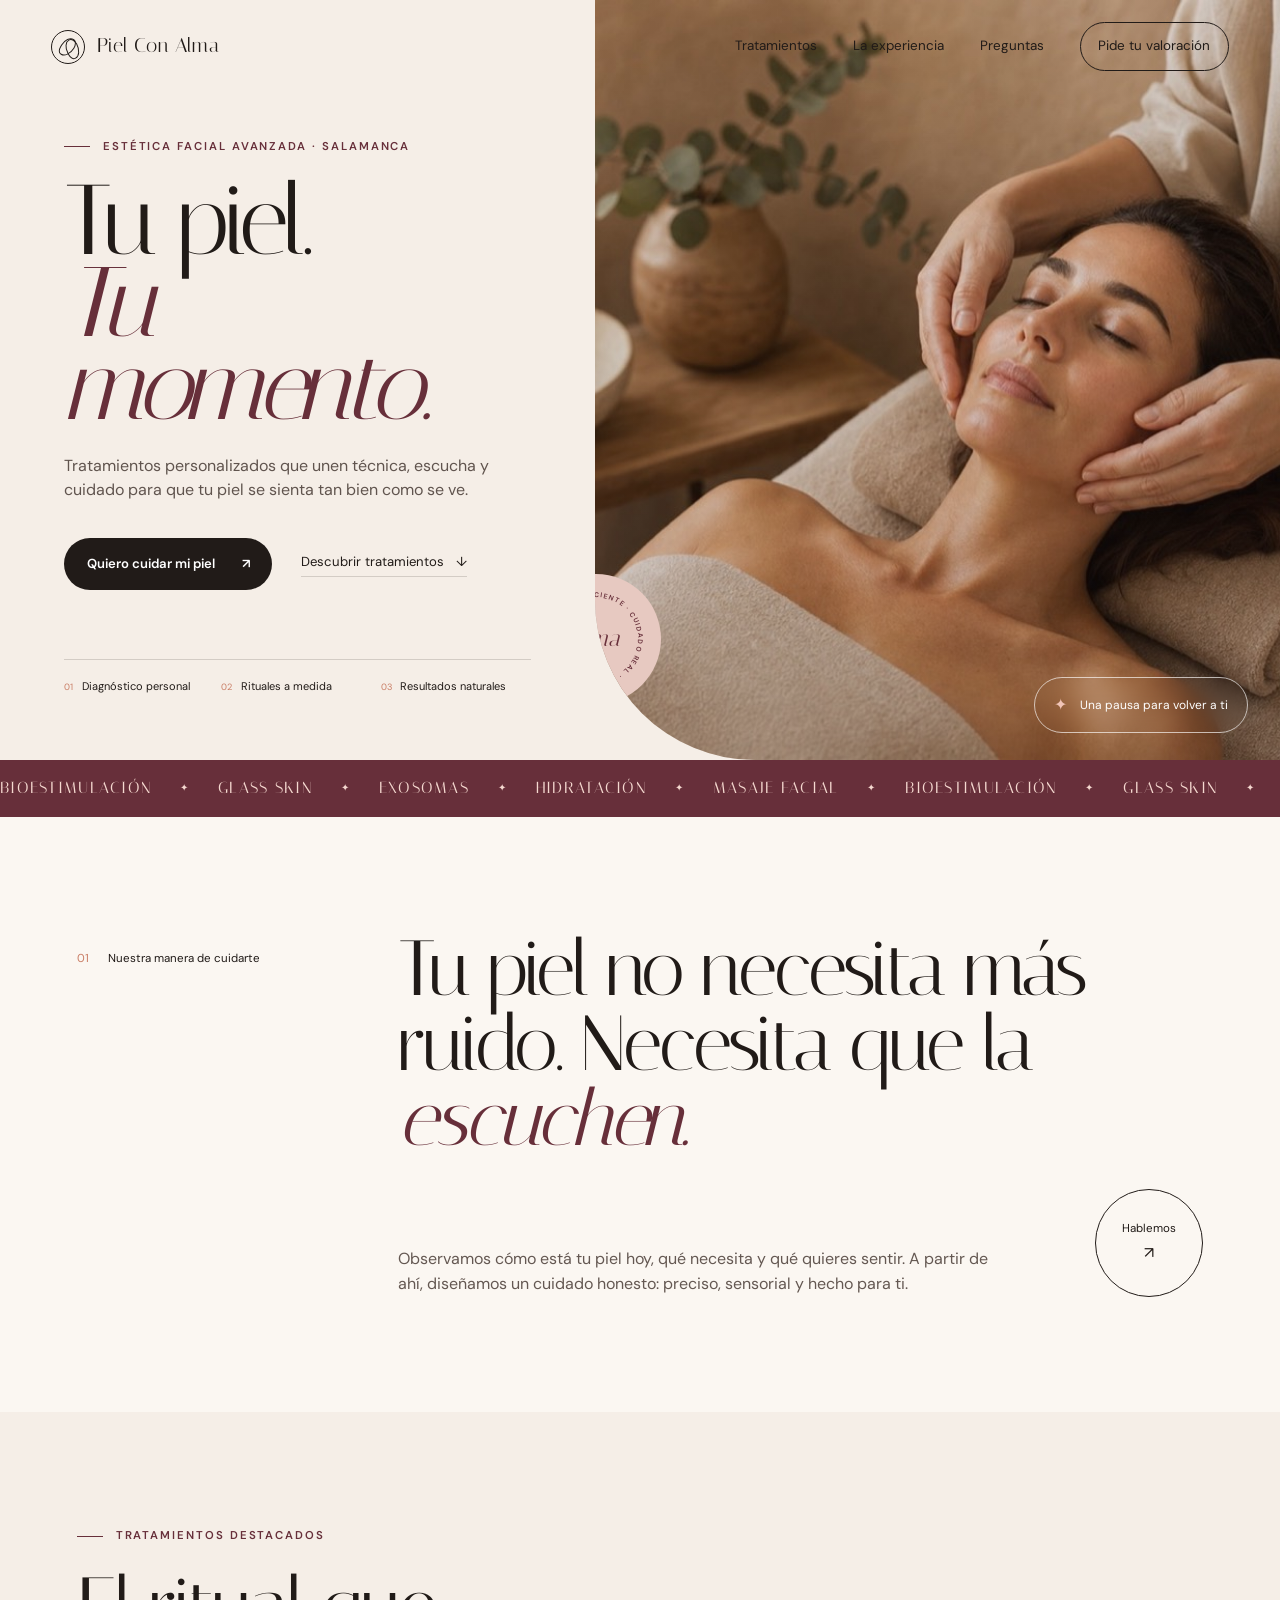
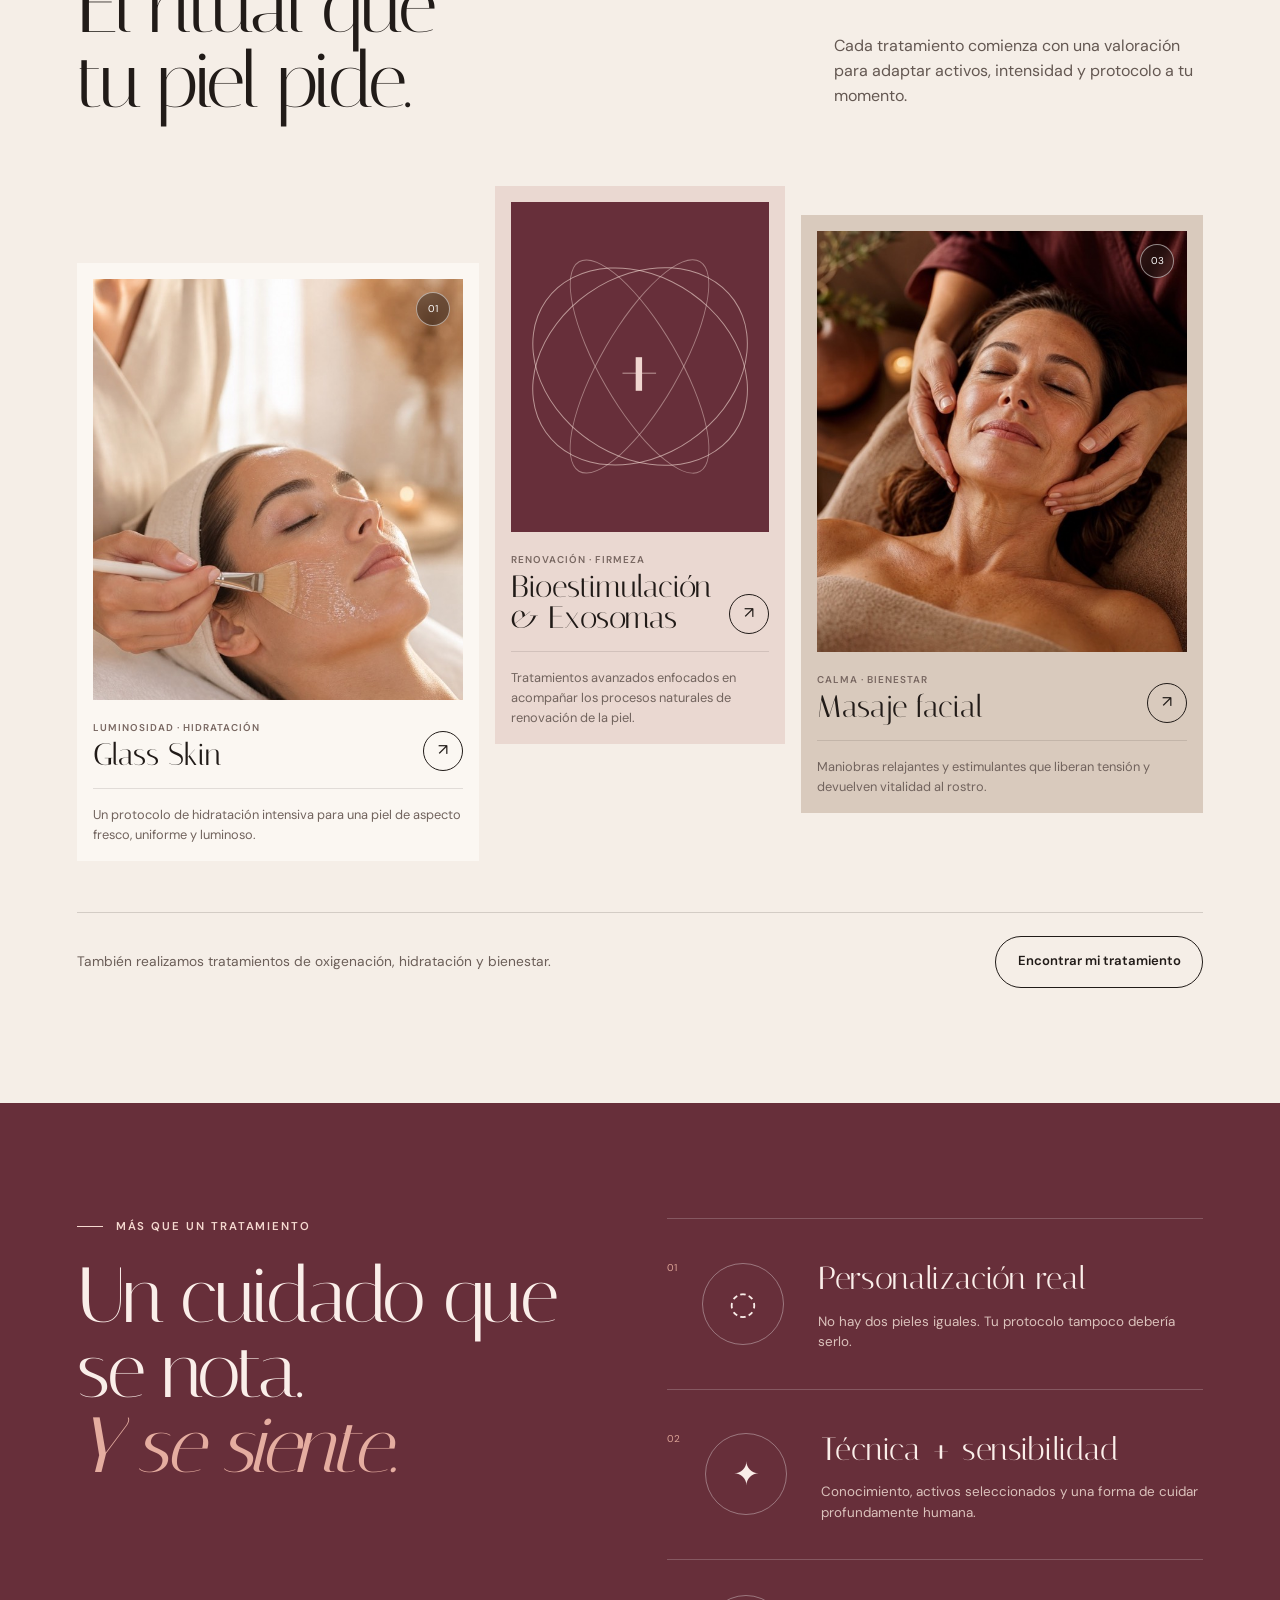
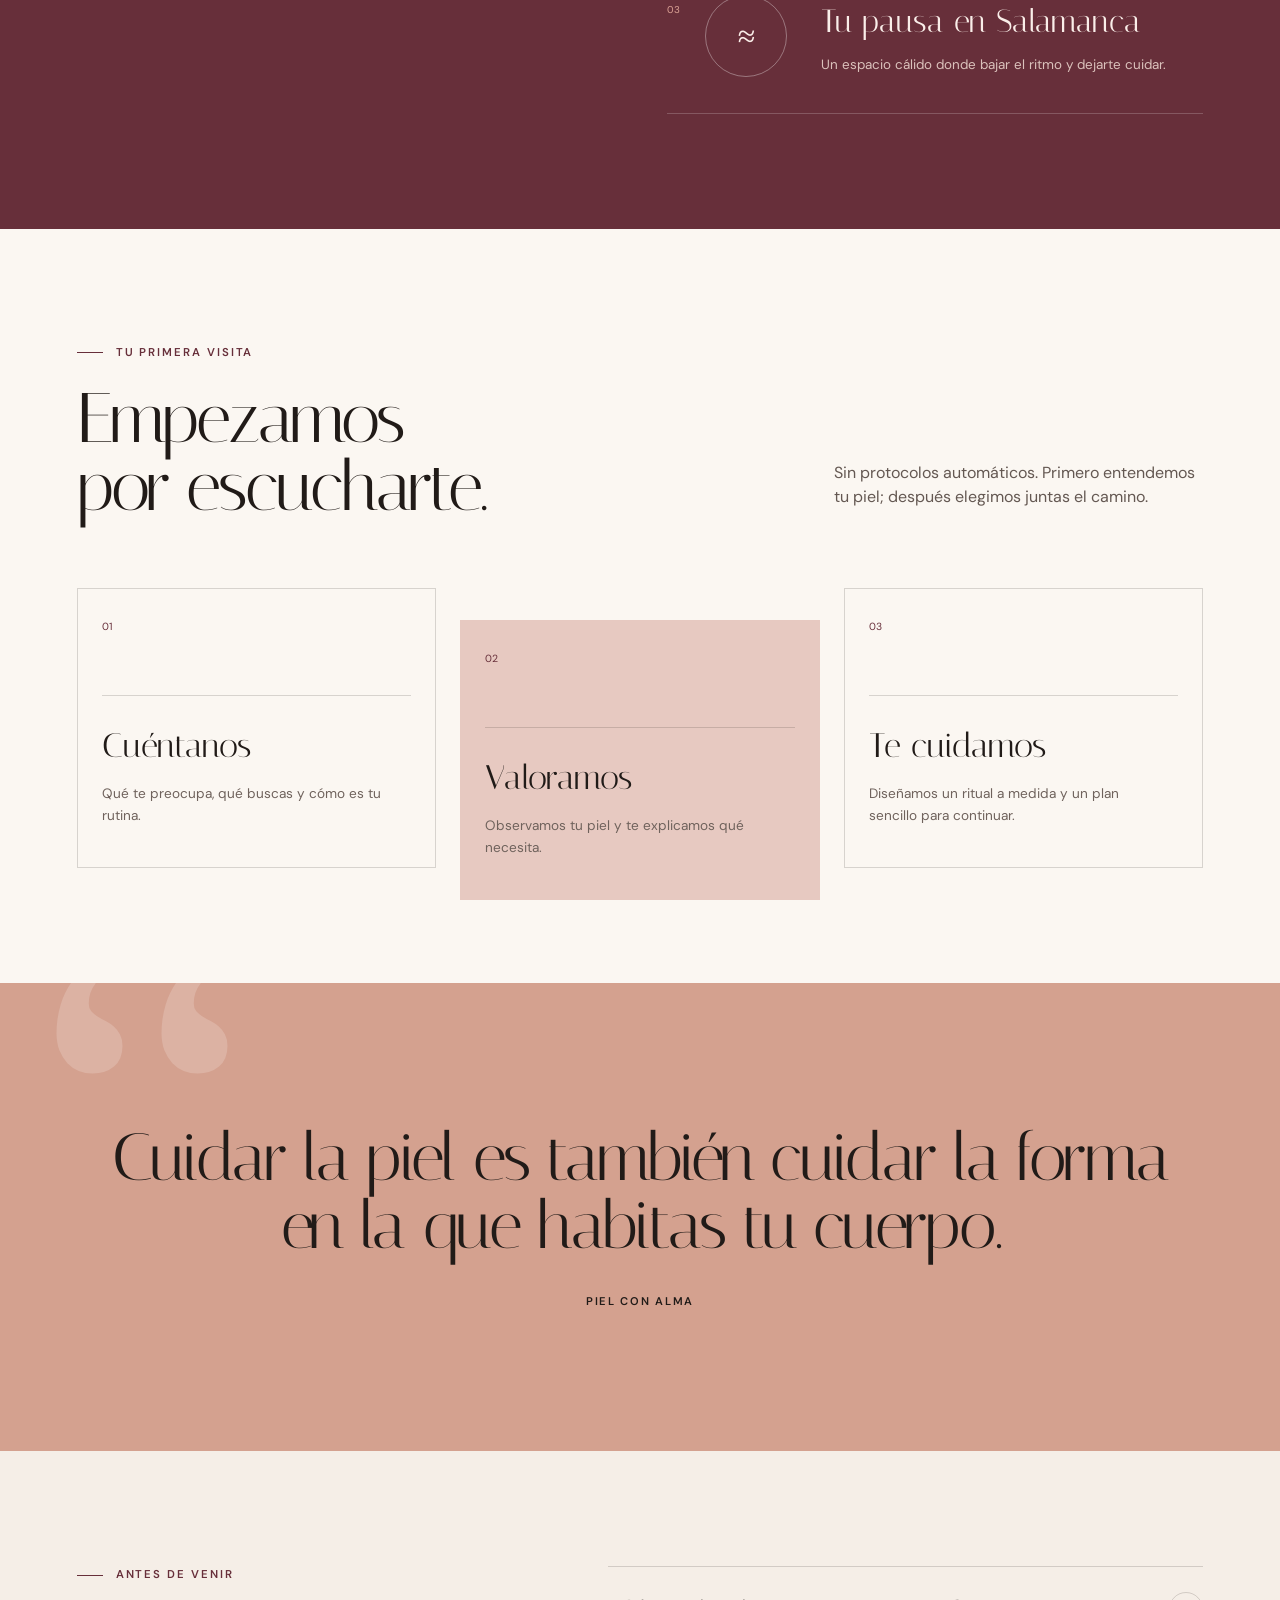
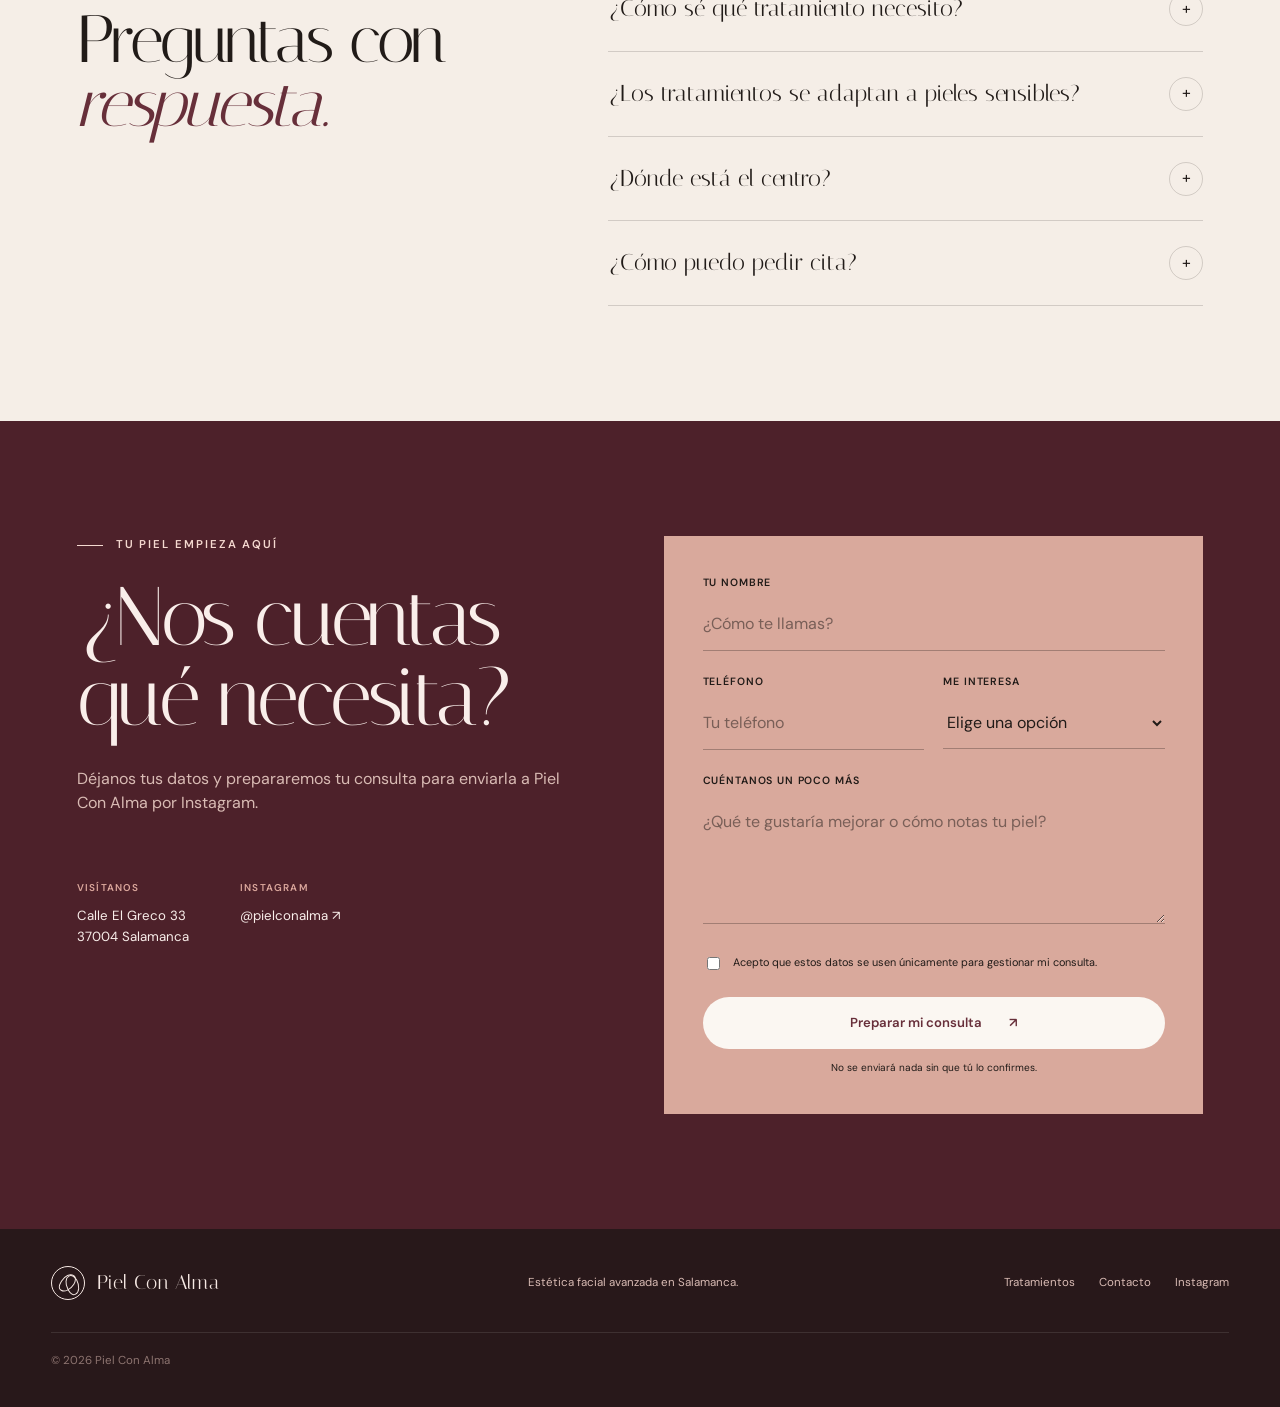
==== index.html @ 3090caf0 "Create Piel Con Alma landing page" ====
<!doctype html>
<html lang="es">
  <head>
    <meta charset="UTF-8" />
    <meta name="viewport" content="width=device-width, initial-scale=1.0" />
    <meta
      name="description"
      content="Piel Con Alma, centro de estética en Salamanca especializado en tratamientos faciales avanzados, bioestimulación, Glass Skin, exosomas y bienestar."
    />
    <meta name="theme-color" content="#f5eee7" />
    <title>Piel Con Alma · Estética facial en Salamanca</title>
    <link rel="preconnect" href="https://fonts.googleapis.com" />
    <link rel="preconnect" href="https://fonts.gstatic.com" crossorigin />
    <link
      href="https://fonts.googleapis.com/css2?family=DM+Sans:wght@400;500;600&family=Italiana&display=swap"
      rel="stylesheet"
    />
    <link rel="stylesheet" href="styles.css?v=2" />
  </head>
  <body>
    <a class="skip-link" href="#contenido">Saltar al contenido</a>

    <header class="site-header" id="inicio">
      <a class="brand" href="#inicio" aria-label="Piel Con Alma, inicio">
        <span class="brand-mark" aria-hidden="true">
          <span></span>
          <span></span>
        </span>
        <span class="brand-name">Piel Con Alma</span>
      </a>

      <button class="menu-toggle" type="button" aria-expanded="false" aria-controls="main-nav">
        <span></span>
        <span></span>
        <span class="sr-only">Abrir menú</span>
      </button>

      <nav class="main-nav" id="main-nav" aria-label="Navegación principal">
        <a href="#tratamientos">Tratamientos</a>
        <a href="#experiencia">La experiencia</a>
        <a href="#preguntas">Preguntas</a>
        <a class="nav-cta" href="#contacto">Pide tu valoración</a>
      </nav>
    </header>

    <main id="contenido">
      <section class="hero">
        <div class="hero-copy reveal">
          <p class="eyebrow">Estética facial avanzada · Salamanca</p>
          <h1>Tu piel.<br /><em>Tu momento.</em></h1>
          <p class="hero-intro">
            Tratamientos personalizados que unen técnica, escucha y cuidado para que tu piel se
            sienta tan bien como se ve.
          </p>
          <div class="hero-actions">
            <a class="button button-dark" href="#contacto">
              Quiero cuidar mi piel
              <span aria-hidden="true">↗</span>
            </a>
            <a class="text-link" href="#tratamientos">Descubrir tratamientos <span>↓</span></a>
          </div>
          <div class="hero-trust" aria-label="Valores de Piel Con Alma">
            <span>01</span>
            <p>Diagnóstico personal</p>
            <span>02</span>
            <p>Rituales a medida</p>
            <span>03</span>
            <p>Resultados naturales</p>
          </div>
        </div>

        <div class="hero-visual reveal reveal-delay">
          <div class="hero-photo">
            <img
              src="assets/hero-facial.jpg"
              alt="Mujer recibiendo un masaje facial relajante en un ambiente cálido"
            />
          </div>
          <div class="hero-stamp" aria-hidden="true">
            <svg viewBox="0 0 150 150">
              <defs>
                <path
                  id="circlePath"
                  d="M75,75 m-55,0 a55,55 0 1,1 110,0 a55,55 0 1,1 -110,0"
                />
              </defs>
              <text>
                <textPath href="#circlePath">BELLEZA CONSCIENTE · CUIDADO REAL · </textPath>
              </text>
            </svg>
            <span>alma</span>
          </div>
          <div class="hero-note">
            <span class="spark">✦</span>
            <p>Una pausa para volver a ti</p>
          </div>
        </div>
      </section>

      <div class="ticker" aria-hidden="true">
        <div class="ticker-track">
          <span>BIOESTIMULACIÓN</span><i>✦</i>
          <span>GLASS SKIN</span><i>✦</i>
          <span>EXOSOMAS</span><i>✦</i>
          <span>HIDRATACIÓN</span><i>✦</i>
          <span>MASAJE FACIAL</span><i>✦</i>
          <span>BIOESTIMULACIÓN</span><i>✦</i>
          <span>GLASS SKIN</span><i>✦</i>
          <span>EXOSOMAS</span><i>✦</i>
        </div>
      </div>

      <section class="manifesto section-pad" id="experiencia">
        <div class="manifesto-label reveal">
          <span>01</span>
          <p>Nuestra manera de cuidarte</p>
        </div>
        <div class="manifesto-copy reveal">
          <h2>Tu piel no necesita más ruido. Necesita que la <em>escuchen.</em></h2>
          <div class="manifesto-bottom">
            <p>
              Observamos cómo está tu piel hoy, qué necesita y qué quieres sentir. A partir de ahí,
              diseñamos un cuidado honesto: preciso, sensorial y hecho para ti.
            </p>
            <a class="circle-link" href="#contacto" aria-label="Pedir una valoración">
              <span>Hablemos</span>
              <b>↗</b>
            </a>
          </div>
        </div>
      </section>

      <section class="treatments section-pad" id="tratamientos">
        <div class="section-heading reveal">
          <div>
            <p class="eyebrow">Tratamientos destacados</p>
            <h2>El ritual que<br />tu piel pide.</h2>
          </div>
          <p>
            Cada tratamiento comienza con una valoración para adaptar activos, intensidad y
            protocolo a tu momento.
          </p>
        </div>

        <div class="treatment-grid">
          <article class="treatment-card treatment-card-large reveal">
            <div class="card-image">
              <img
                src="assets/glass-skin.jpg"
                alt="Aplicación de un tratamiento hidratante Glass Skin"
                loading="lazy"
              />
              <span class="card-index">01</span>
            </div>
            <div class="card-copy">
              <div>
                <p>Luminosidad · Hidratación</p>
                <h3>Glass Skin</h3>
              </div>
              <a href="#contacto" aria-label="Consultar sobre Glass Skin">↗</a>
            </div>
            <p class="card-description">
              Un protocolo de hidratación intensiva para una piel de aspecto fresco, uniforme y
              luminoso.
            </p>
          </article>

          <article class="treatment-card reveal reveal-delay">
            <div class="card-orbit" aria-hidden="true">
              <span class="orbit-one"></span>
              <span class="orbit-two"></span>
              <strong>+</strong>
            </div>
            <div class="card-copy">
              <div>
                <p>Renovación · Firmeza</p>
                <h3>Bioestimulación &amp; Exosomas</h3>
              </div>
              <a href="#contacto" aria-label="Consultar sobre bioestimulación y exosomas">↗</a>
            </div>
            <p class="card-description">
              Tratamientos avanzados enfocados en acompañar los procesos naturales de renovación de
              la piel.
            </p>
          </article>

          <article class="treatment-card treatment-card-photo reveal">
            <div class="card-image">
              <img
                src="assets/masaje-facial.jpg"
                alt="Mujer disfrutando de un masaje facial"
                loading="lazy"
              />
              <span class="card-index">03</span>
            </div>
            <div class="card-copy">
              <div>
                <p>Calma · Bienestar</p>
                <h3>Masaje facial</h3>
              </div>
              <a href="#contacto" aria-label="Consultar sobre masaje facial">↗</a>
            </div>
            <p class="card-description">
              Maniobras relajantes y estimulantes que liberan tensión y devuelven vitalidad al
              rostro.
            </p>
          </article>
        </div>

        <div class="treatment-footer reveal">
          <p>También realizamos tratamientos de oxigenación, hidratación y bienestar.</p>
          <a class="button button-outline" href="#contacto">Encontrar mi tratamiento</a>
        </div>
      </section>

      <section class="benefits">
        <div class="benefit-intro reveal">
          <p class="eyebrow light">Más que un tratamiento</p>
          <h2>Un cuidado que se nota.<br /><em>Y se siente.</em></h2>
        </div>
        <div class="benefit-list">
          <article class="benefit-item reveal">
            <span>01</span>
            <div class="benefit-icon" aria-hidden="true">◌</div>
            <div>
              <h3>Personalización real</h3>
              <p>No hay dos pieles iguales. Tu protocolo tampoco debería serlo.</p>
            </div>
          </article>
          <article class="benefit-item reveal">
            <span>02</span>
            <div class="benefit-icon" aria-hidden="true">✦</div>
            <div>
              <h3>Técnica + sensibilidad</h3>
              <p>Conocimiento, activos seleccionados y una forma de cuidar profundamente humana.</p>
            </div>
          </article>
          <article class="benefit-item reveal">
            <span>03</span>
            <div class="benefit-icon" aria-hidden="true">≈</div>
            <div>
              <h3>Tu pausa en Salamanca</h3>
              <p>Un espacio cálido donde bajar el ritmo y dejarte cuidar.</p>
            </div>
          </article>
        </div>
      </section>

      <section class="journey section-pad">
        <div class="section-heading compact reveal">
          <div>
            <p class="eyebrow">Tu primera visita</p>
            <h2>Empezamos<br />por escucharte.</h2>
          </div>
          <p>
            Sin protocolos automáticos. Primero entendemos tu piel; después elegimos juntas el
            camino.
          </p>
        </div>

        <ol class="journey-steps">
          <li class="reveal">
            <span>01</span>
            <div class="step-line"></div>
            <h3>Cuéntanos</h3>
            <p>Qué te preocupa, qué buscas y cómo es tu rutina.</p>
          </li>
          <li class="reveal reveal-delay">
            <span>02</span>
            <div class="step-line"></div>
            <h3>Valoramos</h3>
            <p>Observamos tu piel y te explicamos qué necesita.</p>
          </li>
          <li class="reveal">
            <span>03</span>
            <div class="step-line"></div>
            <h3>Te cuidamos</h3>
            <p>Diseñamos un ritual a medida y un plan sencillo para continuar.</p>
          </li>
        </ol>
      </section>

      <section class="quote-section">
        <div class="quote-mark" aria-hidden="true">“</div>
        <blockquote class="reveal">
          Cuidar la piel es también cuidar la forma en la que habitas tu cuerpo.
        </blockquote>
        <p>Piel Con Alma</p>
      </section>

      <section class="faq section-pad" id="preguntas">
        <div class="faq-title reveal">
          <p class="eyebrow">Antes de venir</p>
          <h2>Preguntas con<br /><em>respuesta.</em></h2>
        </div>
        <div class="faq-list reveal">
          <details>
            <summary>
              ¿Cómo sé qué tratamiento necesito?
              <span aria-hidden="true">+</span>
            </summary>
            <p>
              No tienes que elegirlo sola. En la primera visita valoramos tu piel, escuchamos tus
              objetivos y te recomendamos el protocolo más adecuado.
            </p>
          </details>
          <details>
            <summary>
              ¿Los tratamientos se adaptan a pieles sensibles?
              <span aria-hidden="true">+</span>
            </summary>
            <p>
              Sí. Ajustamos activos, técnica e intensidad según el estado y la sensibilidad de tu
              piel. Cuéntanos cualquier condición o tratamiento previo durante la valoración.
            </p>
          </details>
          <details>
            <summary>
              ¿Dónde está el centro?
              <span aria-hidden="true">+</span>
            </summary>
            <p>
              Estamos en Calle El Greco 33, 37004 Salamanca. Puedes abrir la ubicación desde el
              enlace del pie de página.
            </p>
          </details>
          <details>
            <summary>
              ¿Cómo puedo pedir cita?
              <span aria-hidden="true">+</span>
            </summary>
            <p>
              Completa el formulario de esta página. Prepararemos el mensaje para que puedas
              enviárnoslo directamente por Instagram.
            </p>
          </details>
        </div>
      </section>

      <section class="contact" id="contacto">
        <div class="contact-copy reveal">
          <p class="eyebrow light">Tu piel empieza aquí</p>
          <h2>¿Nos cuentas qué necesita?</h2>
          <p>
            Déjanos tus datos y prepararemos tu consulta para enviarla a Piel Con Alma por
            Instagram.
          </p>
          <div class="contact-details">
            <a
              href="https://www.google.com/maps/search/?api=1&query=Calle+El+Greco+33+37004+Salamanca"
              target="_blank"
              rel="noreferrer"
            >
              <span>Visítanos</span>
              Calle El Greco 33<br />37004 Salamanca
            </a>
            <a href="https://www.instagram.com/pielconalma/" target="_blank" rel="noreferrer">
              <span>Instagram</span>
              @pielconalma ↗
            </a>
          </div>
        </div>

        <form class="contact-form reveal reveal-delay" id="contact-form">
          <div class="field">
            <label for="name">Tu nombre</label>
            <input id="name" name="name" type="text" autocomplete="name" placeholder="¿Cómo te llamas?" required />
          </div>
          <div class="field-row">
            <div class="field">
              <label for="phone">Teléfono</label>
              <input id="phone" name="phone" type="tel" autocomplete="tel" placeholder="Tu teléfono" required />
            </div>
            <div class="field">
              <label for="treatment">Me interesa</label>
              <select id="treatment" name="treatment" required>
                <option value="" selected disabled>Elige una opción</option>
                <option>Valoración facial</option>
                <option>Glass Skin</option>
                <option>Bioestimulación / Exosomas</option>
                <option>Masaje facial</option>
                <option>Otro tratamiento</option>
              </select>
            </div>
          </div>
          <div class="field">
            <label for="message">Cuéntanos un poco más</label>
            <textarea
              id="message"
              name="message"
              rows="4"
              placeholder="¿Qué te gustaría mejorar o cómo notas tu piel?"
            ></textarea>
          </div>
          <label class="privacy">
            <input type="checkbox" required />
            <span>Acepto que estos datos se usen únicamente para gestionar mi consulta.</span>
          </label>
          <button class="button button-light" type="submit">
            Preparar mi consulta
            <span aria-hidden="true">↗</span>
          </button>
          <p class="form-note">No se enviará nada sin que tú lo confirmes.</p>

          <div class="form-success" id="form-success" role="status" aria-live="polite">
            <span>✓</span>
            <div>
              <strong>Tu mensaje está preparado.</strong>
              <p>Cópialo y envíalo por mensaje directo a Piel Con Alma.</p>
              <button type="button" id="copy-message">Copiar mensaje</button>
              <a href="https://www.instagram.com/pielconalma/" target="_blank" rel="noreferrer">
                Abrir Instagram ↗
              </a>
            </div>
          </div>
        </form>
      </section>
    </main>

    <footer>
      <a class="brand footer-brand" href="#inicio">
        <span class="brand-mark" aria-hidden="true"><span></span><span></span></span>
        <span class="brand-name">Piel Con Alma</span>
      </a>
      <p>Estética facial avanzada en Salamanca.</p>
      <div class="footer-links">
        <a href="#tratamientos">Tratamientos</a>
        <a href="#contacto">Contacto</a>
        <a href="https://www.instagram.com/pielconalma/" target="_blank" rel="noreferrer">Instagram</a>
      </div>
      <p class="copyright">© <span id="year"></span> Piel Con Alma</p>
    </footer>

    <script src="script.js?v=2"></script>
  </body>
</html>
---- styles.css ----
:root {
  --cream: #f5eee7;
  --paper: #fbf7f2;
  --ink: #211b18;
  --wine: #672f3a;
  --wine-dark: #4d212a;
  --clay: #c97d65;
  --blush: #e7c9c1;
  --sand: #d8c8b8;
  --line: rgba(33, 27, 24, 0.16);
  --display: "Italiana", "Times New Roman", serif;
  --sans: "DM Sans", Arial, sans-serif;
}

* {
  box-sizing: border-box;
}

html {
  scroll-behavior: smooth;
}

body {
  margin: 0;
  color: var(--ink);
  background: var(--cream);
  font-family: var(--sans);
  font-size: 16px;
  line-height: 1.55;
  -webkit-font-smoothing: antialiased;
}

body.menu-open {
  overflow: hidden;
}

img {
  display: block;
  max-width: 100%;
}

a {
  color: inherit;
  text-decoration: none;
}

button,
input,
select,
textarea {
  color: inherit;
  font: inherit;
}

button,
summary {
  cursor: pointer;
}

.sr-only {
  position: absolute;
  width: 1px;
  height: 1px;
  padding: 0;
  margin: -1px;
  overflow: hidden;
  clip: rect(0, 0, 0, 0);
  white-space: nowrap;
  border: 0;
}

.skip-link {
  position: fixed;
  z-index: 1000;
  top: 1rem;
  left: 1rem;
  padding: 0.8rem 1rem;
  color: white;
  background: var(--wine);
  transform: translateY(-150%);
}

.skip-link:focus {
  transform: translateY(0);
}

.site-header {
  position: absolute;
  z-index: 20;
  top: 0;
  left: 0;
  display: flex;
  width: 100%;
  align-items: center;
  justify-content: space-between;
  padding: 1.4rem clamp(1.25rem, 4vw, 4.8rem);
}

.brand {
  display: inline-flex;
  align-items: center;
  gap: 0.75rem;
}

.brand-name {
  font-family: var(--display);
  font-size: 1.22rem;
  letter-spacing: 0.01em;
}

.brand-mark {
  position: relative;
  display: inline-block;
  width: 34px;
  height: 34px;
  border: 1px solid currentColor;
  border-radius: 50%;
}

.brand-mark span {
  position: absolute;
  top: 6px;
  left: 9px;
  width: 13px;
  height: 20px;
  border: 1px solid currentColor;
  border-radius: 60% 40% 65% 35%;
  transform: rotate(32deg);
}

.brand-mark span:last-child {
  top: 8px;
  left: 14px;
  transform: rotate(-28deg);
}

.main-nav {
  display: flex;
  align-items: center;
  gap: clamp(1.4rem, 2.8vw, 3rem);
  font-size: 0.84rem;
}

.main-nav > a:not(.nav-cta) {
  position: relative;
}

.main-nav > a:not(.nav-cta)::after {
  position: absolute;
  right: 0;
  bottom: -5px;
  left: 0;
  height: 1px;
  background: currentColor;
  content: "";
  transform: scaleX(0);
  transform-origin: right;
  transition: transform 0.35s ease;
}

.main-nav > a:hover::after {
  transform: scaleX(1);
  transform-origin: left;
}

.nav-cta {
  padding: 0.8rem 1.1rem;
  border: 1px solid var(--ink);
  border-radius: 100px;
  transition: color 0.25s, background 0.25s;
}

.nav-cta:hover {
  color: var(--cream);
  background: var(--ink);
}

.menu-toggle {
  display: none;
  width: 44px;
  height: 44px;
  padding: 12px 8px;
  border: 0;
  background: transparent;
}

.menu-toggle > span:not(.sr-only) {
  display: block;
  height: 1px;
  margin: 7px 0;
  background: currentColor;
}

.hero {
  display: grid;
  min-height: 760px;
  grid-template-columns: 0.93fr 1.07fr;
}

.hero-copy {
  display: flex;
  flex-direction: column;
  justify-content: center;
  padding: 8.4rem clamp(2rem, 5vw, 6.5rem) 3.8rem clamp(1.25rem, 5vw, 6.5rem);
}

.eyebrow {
  display: flex;
  align-items: center;
  gap: 0.8rem;
  margin: 0 0 1.5rem;
  color: var(--wine);
  font-size: 0.71rem;
  font-weight: 600;
  letter-spacing: 0.17em;
  text-transform: uppercase;
}

.eyebrow::before {
  width: 26px;
  height: 1px;
  background: currentColor;
  content: "";
}

.eyebrow.light {
  color: #f5d9d0;
}

h1,
h2,
h3,
p {
  margin-top: 0;
}

h1,
h2,
h3 {
  font-family: var(--display);
  font-weight: 400;
}

h1 {
  margin-bottom: 1.6rem;
  font-size: clamp(4rem, 7.7vw, 8.4rem);
  line-height: 0.84;
  letter-spacing: -0.045em;
}

h1 em,
h2 em {
  color: var(--wine);
  font-weight: 400;
}

.hero-intro {
  max-width: 33rem;
  margin-bottom: 2.2rem;
  color: #60544e;
  font-size: clamp(1rem, 1.25vw, 1.18rem);
}

.hero-actions {
  display: flex;
  align-items: center;
  gap: 1.8rem;
  margin-bottom: 4.3rem;
}

.button {
  display: inline-flex;
  min-height: 52px;
  align-items: center;
  justify-content: center;
  gap: 1.7rem;
  padding: 0.9rem 1.35rem;
  border: 1px solid transparent;
  border-radius: 100px;
  font-size: 0.82rem;
  font-weight: 600;
  transition: transform 0.25s ease, color 0.25s, background 0.25s;
}

.button:hover {
  transform: translateY(-2px);
}

.button-dark {
  color: white;
  background: var(--ink);
}

.button-dark:hover {
  background: var(--wine);
}

.button-outline {
  border-color: var(--ink);
}

.button-outline:hover {
  color: white;
  background: var(--ink);
}

.button-light {
  width: 100%;
  color: var(--wine);
  background: var(--paper);
}

.text-link {
  padding-bottom: 0.2rem;
  border-bottom: 1px solid var(--line);
  font-size: 0.82rem;
}

.text-link span {
  margin-left: 0.5rem;
}

.hero-trust {
  display: grid;
  width: 100%;
  max-width: 34rem;
  grid-template-columns: auto 1fr auto 1fr auto 1fr;
  align-items: center;
  gap: 0.55rem;
  padding-top: 1.15rem;
  border-top: 1px solid var(--line);
  font-size: 0.69rem;
}

.hero-trust span {
  color: var(--clay);
  font-size: 0.57rem;
}

.hero-trust p {
  margin: 0;
}

.hero-visual {
  position: relative;
  min-height: 680px;
  overflow: hidden;
  border-bottom-left-radius: 10rem;
}

.hero-photo {
  width: 100%;
  height: 100%;
}

.hero-photo::after {
  position: absolute;
  inset: 0;
  background: linear-gradient(180deg, rgba(55, 31, 26, 0.05), rgba(55, 31, 26, 0.2));
  content: "";
}

.hero-photo img {
  width: 100%;
  height: 100%;
  object-fit: cover;
}

.hero-stamp {
  position: absolute;
  z-index: 2;
  bottom: 3.5rem;
  left: -4rem;
  display: grid;
  width: 130px;
  height: 130px;
  place-items: center;
  color: var(--wine);
  background: var(--blush);
  border-radius: 50%;
}

.hero-stamp svg {
  position: absolute;
  inset: 8px;
  width: calc(100% - 16px);
  height: calc(100% - 16px);
  animation: spin 24s linear infinite;
}

.hero-stamp text {
  fill: currentColor;
  font-family: var(--sans);
  font-size: 9px;
  font-weight: 600;
  letter-spacing: 1.5px;
}

.hero-stamp span {
  font-family: var(--display);
  font-size: 1.45rem;
  font-style: italic;
}

@keyframes spin {
  to {
    transform: rotate(360deg);
  }
}

.hero-note {
  position: absolute;
  right: 2rem;
  bottom: 1.7rem;
  display: flex;
  align-items: center;
  gap: 0.8rem;
  padding: 0.9rem 1.2rem;
  color: white;
  border: 1px solid rgba(255, 255, 255, 0.65);
  border-radius: 100px;
  backdrop-filter: blur(10px);
}

.hero-note p {
  margin: 0;
  font-size: 0.75rem;
}

.spark {
  color: #f1c5b8;
}

.ticker {
  overflow: hidden;
  padding: 1rem 0;
  color: #f5d9d0;
  background: var(--wine);
}

.ticker-track {
  display: flex;
  width: max-content;
  align-items: center;
  gap: 1.8rem;
  animation: ticker 27s linear infinite;
  font-family: var(--display);
  font-size: 1rem;
  letter-spacing: 0.08em;
}

.ticker-track i {
  font-family: var(--sans);
  font-size: 0.6rem;
  font-style: normal;
}

@keyframes ticker {
  to {
    transform: translateX(-50%);
  }
}

.section-pad {
  padding: clamp(5rem, 9vw, 9rem) clamp(1.25rem, 6vw, 7.5rem);
}

.manifesto {
  display: grid;
  grid-template-columns: 0.34fr 1fr;
  gap: 3rem;
  background: var(--paper);
}

.manifesto-label {
  display: flex;
  gap: 1.2rem;
  padding-top: 1.1rem;
  font-size: 0.72rem;
}

.manifesto-label span {
  color: var(--clay);
}

.manifesto-copy h2,
.section-heading h2,
.benefit-intro h2,
.faq-title h2,
.contact h2 {
  margin-bottom: 2rem;
  font-size: clamp(3rem, 6.1vw, 7.3rem);
  line-height: 0.96;
  letter-spacing: -0.042em;
}

.manifesto-copy h2 {
  max-width: 62rem;
}

.manifesto-bottom {
  display: flex;
  max-width: 58rem;
  align-items: flex-end;
  justify-content: space-between;
  gap: 3rem;
}

.manifesto-bottom > p {
  max-width: 38rem;
  margin: 0;
  color: #645852;
}

.circle-link {
  display: grid;
  width: 108px;
  height: 108px;
  flex: 0 0 108px;
  place-content: center;
  text-align: center;
  border: 1px solid var(--ink);
  border-radius: 50%;
  transition: color 0.3s, background 0.3s, transform 0.3s;
}

.circle-link:hover {
  color: white;
  background: var(--wine);
  border-color: var(--wine);
  transform: rotate(-8deg);
}

.circle-link span {
  font-size: 0.72rem;
}

.circle-link b {
  margin-top: 0.25rem;
  font-weight: 400;
}

.treatments {
  background: var(--cream);
}

.section-heading {
  display: grid;
  grid-template-columns: 1fr 0.52fr;
  align-items: end;
  gap: 3rem;
  margin-bottom: 4.2rem;
}

.section-heading h2 {
  margin: 0;
}

.section-heading > p {
  max-width: 29rem;
  margin-bottom: 0.65rem;
  color: #645852;
}

.treatment-grid {
  display: grid;
  grid-template-columns: 1fr 0.72fr 1fr;
  gap: 1rem;
  align-items: start;
}

.treatment-card {
  min-height: 470px;
  padding: 1rem;
  background: #ead8d1;
}

.treatment-card-large {
  margin-top: 4.8rem;
  background: var(--paper);
}

.treatment-card-photo {
  margin-top: 1.8rem;
  background: #d9cabd;
}

.card-image {
  position: relative;
  overflow: hidden;
  aspect-ratio: 4 / 4.55;
}

.card-image img {
  width: 100%;
  height: 100%;
  object-fit: cover;
  transition: transform 0.7s ease;
}

.treatment-card:hover .card-image img {
  transform: scale(1.035);
}

.card-index {
  position: absolute;
  top: 0.8rem;
  right: 0.8rem;
  display: grid;
  width: 34px;
  height: 34px;
  place-items: center;
  color: white;
  background: rgba(34, 28, 25, 0.45);
  border: 1px solid rgba(255, 255, 255, 0.5);
  border-radius: 50%;
  font-size: 0.62rem;
  backdrop-filter: blur(6px);
}

.card-copy {
  display: flex;
  align-items: flex-end;
  justify-content: space-between;
  gap: 1rem;
  margin-top: 1.25rem;
}

.card-copy p {
  margin-bottom: 0.25rem;
  color: #786761;
  font-size: 0.62rem;
  font-weight: 600;
  letter-spacing: 0.1em;
  text-transform: uppercase;
}

.card-copy h3 {
  margin: 0;
  font-size: clamp(1.65rem, 2.4vw, 2.55rem);
  line-height: 1.02;
}

.card-copy a {
  display: grid;
  width: 40px;
  height: 40px;
  flex: 0 0 40px;
  place-items: center;
  border: 1px solid var(--ink);
  border-radius: 50%;
  transition: color 0.25s, background 0.25s;
}

.card-copy a:hover {
  color: white;
  background: var(--wine);
  border-color: var(--wine);
}

.card-description {
  margin: 1.1rem 0 0;
  padding-top: 1rem;
  color: #71635d;
  border-top: 1px solid rgba(33, 27, 24, 0.12);
  font-size: 0.8rem;
}

.card-orbit {
  position: relative;
  display: grid;
  overflow: hidden;
  aspect-ratio: 1 / 1.28;
  place-items: center;
  color: #f0d6d0;
  background: var(--wine);
}

.card-orbit span {
  position: absolute;
  width: 70%;
  height: 70%;
  border: 1px solid rgba(242, 218, 210, 0.6);
  border-radius: 50%;
}

.card-orbit .orbit-one {
  transform: rotate(55deg);
}

.card-orbit .orbit-two {
  transform: rotate(-55deg);
}

.card-orbit::before,
.card-orbit::after {
  position: absolute;
  width: 30%;
  height: 73%;
  border: 1px solid rgba(242, 218, 210, 0.45);
  border-radius: 50%;
  content: "";
  transform: rotate(30deg);
}

.card-orbit::after {
  transform: rotate(-30deg);
}

.card-orbit strong {
  font-family: var(--display);
  font-size: 5rem;
  font-weight: 400;
}

.treatment-footer {
  display: flex;
  align-items: center;
  justify-content: space-between;
  gap: 2rem;
  margin-top: 3.2rem;
  padding-top: 1.4rem;
  border-top: 1px solid var(--line);
}

.treatment-footer p {
  margin: 0;
  color: #6b5e58;
  font-size: 0.86rem;
}

.benefits {
  display: grid;
  grid-template-columns: 1fr 1.1fr;
  gap: clamp(3rem, 8vw, 9rem);
  padding: clamp(5rem, 9vw, 9rem) clamp(1.25rem, 6vw, 7.5rem);
  color: #faeee9;
  background: var(--wine);
}

.benefit-intro {
  position: sticky;
  top: 4rem;
  align-self: start;
}

.benefit-intro h2 {
  color: #faeee9;
}

.benefit-intro h2 em {
  color: #e5ada0;
}

.benefit-item {
  display: grid;
  grid-template-columns: auto 90px 1fr;
  align-items: center;
  gap: 1.6rem;
  padding: 2.2rem 0;
  border-top: 1px solid rgba(255, 255, 255, 0.2);
}

.benefit-item:last-child {
  border-bottom: 1px solid rgba(255, 255, 255, 0.2);
}

.benefit-item > span {
  align-self: start;
  padding-top: 0.4rem;
  color: #dda497;
  font-size: 0.62rem;
}

.benefit-icon {
  display: grid;
  width: 82px;
  height: 82px;
  place-items: center;
  border: 1px solid rgba(255, 255, 255, 0.35);
  border-radius: 50%;
  font-family: var(--display);
  font-size: 2rem;
}

.benefit-item h3 {
  margin-bottom: 0.5rem;
  font-size: 2rem;
}

.benefit-item p {
  max-width: 24rem;
  margin: 0;
  color: #dbc2bc;
  font-size: 0.84rem;
}

.journey {
  background: var(--paper);
}

.section-heading.compact h2 {
  font-size: clamp(3.2rem, 5.5vw, 6.3rem);
}

.journey-steps {
  display: grid;
  margin: 0;
  padding: 0;
  grid-template-columns: repeat(3, 1fr);
  gap: 1.5rem;
  list-style: none;
}

.journey-steps li {
  min-height: 280px;
  padding: 1.5rem;
  border: 1px solid var(--line);
}

.journey-steps li:nth-child(2) {
  background: var(--blush);
  border-color: transparent;
  transform: translateY(2rem);
}

.journey-steps > li > span {
  color: var(--wine);
  font-size: 0.65rem;
}

.step-line {
  width: 100%;
  height: 1px;
  margin: 3.6rem 0 1.5rem;
  background: var(--line);
}

.journey-steps h3 {
  margin-bottom: 0.7rem;
  font-size: 2.1rem;
}

.journey-steps p {
  max-width: 18rem;
  margin: 0;
  color: #6f625c;
  font-size: 0.85rem;
}

.quote-section {
  position: relative;
  overflow: hidden;
  padding: clamp(6rem, 11vw, 11rem) 8vw;
  text-align: center;
  background: #d4a18f;
}

.quote-section blockquote {
  position: relative;
  z-index: 2;
  max-width: 67rem;
  margin: 0 auto 2rem;
  font-family: var(--display);
  font-size: clamp(2.7rem, 5.2vw, 6.1rem);
  line-height: 1.03;
  letter-spacing: -0.035em;
}

.quote-section > p {
  position: relative;
  z-index: 2;
  margin: 0;
  font-size: 0.7rem;
  font-weight: 600;
  letter-spacing: 0.15em;
  text-transform: uppercase;
}

.quote-mark {
  position: absolute;
  top: -8rem;
  left: 2rem;
  color: rgba(255, 255, 255, 0.18);
  font-family: Georgia, serif;
  font-size: 32rem;
  line-height: 1;
}

.faq {
  display: grid;
  grid-template-columns: 0.72fr 1fr;
  gap: clamp(3rem, 8vw, 9rem);
  background: var(--cream);
}

.faq-title h2 {
  font-size: clamp(3.2rem, 5.2vw, 6rem);
}

.faq-list details {
  border-top: 1px solid var(--line);
}

.faq-list details:last-child {
  border-bottom: 1px solid var(--line);
}

.faq-list summary {
  display: flex;
  align-items: center;
  justify-content: space-between;
  gap: 1rem;
  padding: 1.5rem 0;
  font-family: var(--display);
  font-size: clamp(1.2rem, 1.8vw, 1.65rem);
  list-style: none;
}

.faq-list summary::-webkit-details-marker {
  display: none;
}

.faq-list summary span {
  display: grid;
  width: 34px;
  height: 34px;
  flex: 0 0 34px;
  place-items: center;
  border: 1px solid var(--line);
  border-radius: 50%;
  font-family: var(--sans);
  font-size: 1rem;
  transition: transform 0.25s, color 0.25s, background 0.25s;
}

.faq-list details[open] summary span {
  color: white;
  background: var(--wine);
  transform: rotate(45deg);
}

.faq-list details p {
  max-width: 38rem;
  padding: 0 3.5rem 1.7rem 0;
  color: #6c5f59;
  font-size: 0.87rem;
}

.contact {
  display: grid;
  grid-template-columns: 0.9fr 1fr;
  gap: clamp(3rem, 8vw, 9rem);
  padding: clamp(5rem, 9vw, 9rem) clamp(1.25rem, 6vw, 7.5rem);
  color: #f9eeea;
  background: var(--wine-dark);
}

.contact h2 {
  max-width: 43rem;
  margin-bottom: 1.8rem;
  font-size: clamp(3.6rem, 6.5vw, 7.2rem);
}

.contact-copy > p:not(.eyebrow) {
  max-width: 35rem;
  color: #d9bbb4;
}

.contact-details {
  display: flex;
  gap: 3.2rem;
  margin-top: 4rem;
}

.contact-details a {
  font-size: 0.83rem;
}

.contact-details span {
  display: block;
  margin-bottom: 0.65rem;
  color: #dca89d;
  font-size: 0.62rem;
  font-weight: 600;
  letter-spacing: 0.12em;
  text-transform: uppercase;
}

.contact-form {
  position: relative;
  align-self: start;
  padding: clamp(1.5rem, 3vw, 2.7rem);
  color: var(--ink);
  background: #d9a99c;
}

.field {
  margin-bottom: 1.4rem;
}

.field-row {
  display: grid;
  grid-template-columns: 1fr 1fr;
  gap: 1.2rem;
}

.field label {
  display: block;
  margin-bottom: 0.45rem;
  font-size: 0.66rem;
  font-weight: 600;
  letter-spacing: 0.08em;
  text-transform: uppercase;
}

.field input,
.field select,
.field textarea {
  width: 100%;
  padding: 0.85rem 0;
  border: 0;
  border-bottom: 1px solid rgba(33, 27, 24, 0.3);
  outline: none;
  background: transparent;
  border-radius: 0;
}

.field input:focus,
.field select:focus,
.field textarea:focus {
  border-bottom-color: var(--wine);
}

.field input::placeholder,
.field textarea::placeholder {
  color: rgba(33, 27, 24, 0.52);
}

.field textarea {
  resize: vertical;
}

.privacy {
  display: flex;
  align-items: flex-start;
  gap: 0.65rem;
  margin: 0.3rem 0 1.5rem;
  font-size: 0.68rem;
}

.privacy input {
  accent-color: var(--wine);
}

.form-note {
  margin: 0.7rem 0 0;
  text-align: center;
  font-size: 0.63rem;
}

.form-success {
  position: absolute;
  z-index: 3;
  inset: 0;
  display: none;
  align-items: flex-start;
  gap: 1.2rem;
  padding: clamp(2rem, 5vw, 4rem);
  color: var(--ink);
  background: var(--blush);
}

.form-success.show {
  display: flex;
}

.contact-form.submitted > *:not(.form-success) {
  display: none;
}

.contact-form.submitted .form-success {
  position: static;
  min-height: 430px;
}

.form-success > span {
  display: grid;
  width: 42px;
  height: 42px;
  flex: 0 0 42px;
  place-items: center;
  color: white;
  background: var(--wine);
  border-radius: 50%;
}

.form-success strong {
  font-family: var(--display);
  font-size: 2rem;
  font-weight: 400;
}

.form-success p {
  margin: 0.7rem 0 1.5rem;
}

.form-success button,
.form-success a {
  display: inline-block;
  margin: 0.25rem 0.4rem 0.25rem 0;
  padding: 0.7rem 1rem;
  border: 1px solid var(--ink);
  border-radius: 100px;
  background: transparent;
  font-size: 0.72rem;
}

.form-success a {
  color: white;
  background: var(--wine);
  border-color: var(--wine);
}

footer {
  display: grid;
  grid-template-columns: 1fr 1fr auto;
  align-items: center;
  gap: 2rem;
  padding: 2.3rem clamp(1.25rem, 4vw, 4.8rem);
  color: #d9bbb4;
  background: #28181a;
  font-size: 0.72rem;
}

.footer-brand {
  color: #f5e8e3;
}

footer p {
  margin: 0;
}

.footer-links {
  display: flex;
  justify-content: flex-end;
  gap: 1.5rem;
}

.copyright {
  grid-column: 1 / -1;
  padding-top: 1.2rem;
  border-top: 1px solid rgba(255, 255, 255, 0.1);
  color: #8d7470;
}

.reveal {
  opacity: 0;
  transform: translateY(24px);
  transition: opacity 0.8s ease, transform 0.8s cubic-bezier(0.2, 0.7, 0.2, 1);
}

.reveal.is-visible {
  opacity: 1;
  transform: translateY(0);
}

.reveal-delay {
  transition-delay: 0.12s;
}

@media (max-width: 1050px) {
  .hero {
    min-height: auto;
    grid-template-columns: 1fr 1fr;
  }

  .hero-copy {
    padding-right: 2rem;
  }

  .hero-trust {
    grid-template-columns: auto 1fr;
  }

  .hero-stamp {
    left: -3rem;
  }

  .treatment-grid {
    grid-template-columns: 1fr 1fr;
  }

  .treatment-card-photo {
    grid-column: 1 / -1;
    width: calc(50% - 0.5rem);
    margin-top: 0;
    margin-left: auto;
  }

  .benefits {
    grid-template-columns: 0.85fr 1.15fr;
    gap: 3rem;
  }

  .contact {
    gap: 3rem;
  }
}

@media (max-width: 800px) {
  .site-header {
    position: absolute;
  }

  .menu-toggle {
    position: relative;
    z-index: 31;
    display: block;
  }

  .main-nav {
    position: fixed;
    z-index: 30;
    inset: 0;
    display: flex;
    flex-direction: column;
    align-items: flex-start;
    justify-content: center;
    gap: 1.5rem;
    padding: 4rem 2rem;
    color: white;
    background: var(--wine);
    font-family: var(--display);
    font-size: 2.4rem;
    opacity: 0;
    pointer-events: none;
    transform: translateY(-15px);
    transition: opacity 0.25s, transform 0.25s;
  }

  .main-nav.open {
    opacity: 1;
    pointer-events: auto;
    transform: translateY(0);
  }

  .nav-cta {
    margin-top: 1rem;
    border-color: white;
    font-family: var(--sans);
    font-size: 0.85rem;
  }

  body.menu-open .menu-toggle {
    color: white;
  }

  .hero {
    display: flex;
    flex-direction: column;
  }

  .hero-copy {
    min-height: 680px;
    padding: 8rem 1.25rem 3.5rem;
  }

  h1 {
    font-size: clamp(4.5rem, 19vw, 7rem);
  }

  .hero-visual {
    min-height: 680px;
    border-bottom-left-radius: 6rem;
    border-top-right-radius: 6rem;
  }

  .hero-stamp {
    top: -3rem;
    bottom: auto;
    left: 1.25rem;
  }

  .hero-note {
    right: 1rem;
  }

  .manifesto,
  .section-heading,
  .benefits,
  .faq,
  .contact {
    grid-template-columns: 1fr;
  }

  .manifesto-label {
    padding: 0;
  }

  .manifesto-bottom {
    align-items: center;
  }

  .section-heading {
    gap: 1rem;
  }

  .treatment-grid {
    grid-template-columns: 1fr;
  }

  .treatment-card,
  .treatment-card-large,
  .treatment-card-photo {
    width: 100%;
    margin: 0;
  }

  .treatment-card-photo {
    grid-column: auto;
  }

  .card-image,
  .card-orbit {
    aspect-ratio: 4 / 4.1;
  }

  .benefit-intro {
    position: static;
  }

  .journey-steps {
    grid-template-columns: 1fr;
  }

  .journey-steps li:nth-child(2) {
    transform: none;
  }

  .contact-details {
    margin-top: 2.5rem;
  }

  footer {
    grid-template-columns: 1fr;
  }

  .footer-links {
    justify-content: flex-start;
  }
}

@media (max-width: 520px) {
  .hero-copy {
    min-height: 640px;
  }

  .hero-actions,
  .treatment-footer,
  .manifesto-bottom,
  .contact-details {
    align-items: flex-start;
    flex-direction: column;
  }

  .hero-trust {
    grid-template-columns: auto 1fr;
    gap: 0.7rem;
  }

  .hero-visual {
    min-height: 560px;
  }

  .section-pad,
  .benefits,
  .contact {
    padding-top: 4.8rem;
    padding-bottom: 4.8rem;
  }

  .manifesto-copy h2,
  .section-heading h2,
  .benefit-intro h2,
  .faq-title h2,
  .contact h2 {
    font-size: clamp(3rem, 15vw, 4.7rem);
  }

  .circle-link {
    width: 88px;
    height: 88px;
    flex-basis: 88px;
  }

  .benefit-item {
    grid-template-columns: auto 60px 1fr;
    gap: 1rem;
  }

  .benefit-icon {
    width: 58px;
    height: 58px;
  }

  .field-row {
    grid-template-columns: 1fr;
    gap: 0;
  }
}

@media (prefers-reduced-motion: reduce) {
  html {
    scroll-behavior: auto;
  }

  *,
  *::before,
  *::after {
    animation-duration: 0.01ms !important;
    animation-iteration-count: 1 !important;
    transition-duration: 0.01ms !important;
  }

  .reveal {
    opacity: 1;
    transform: none;
  }
}
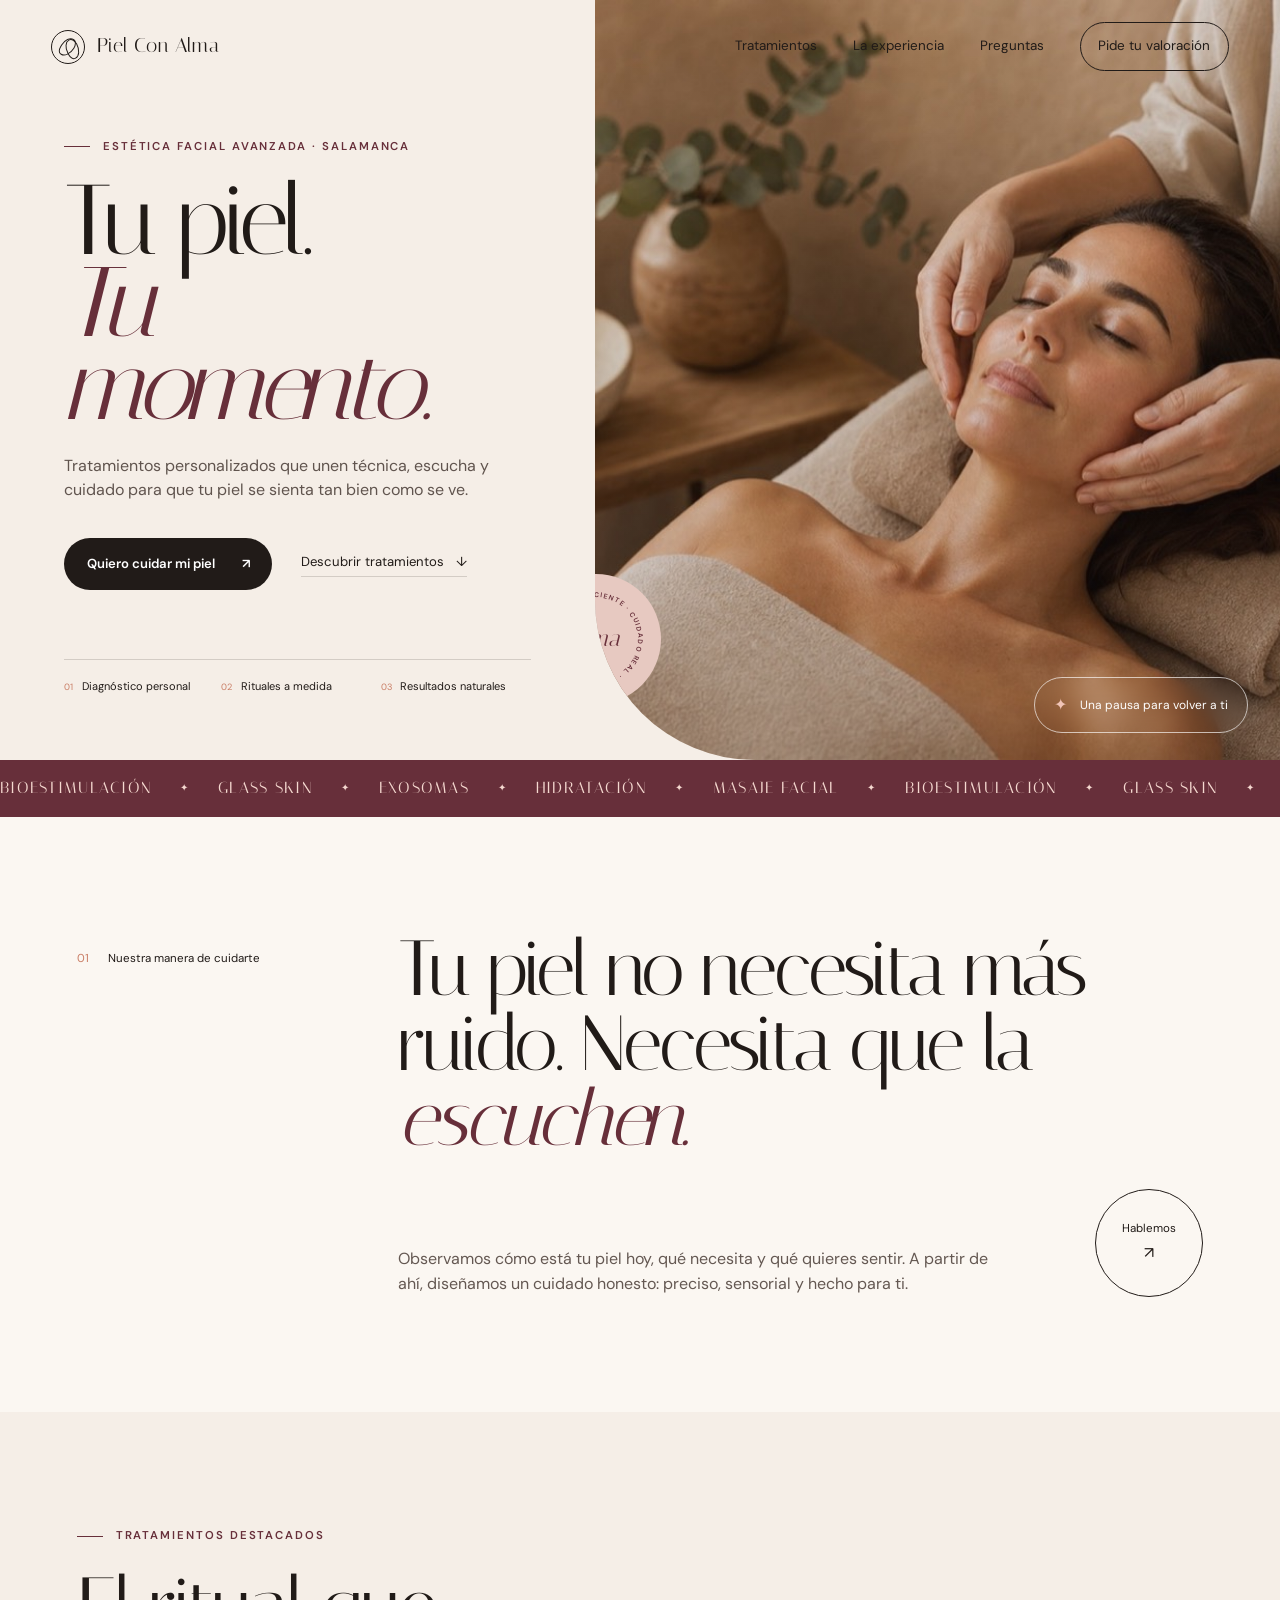
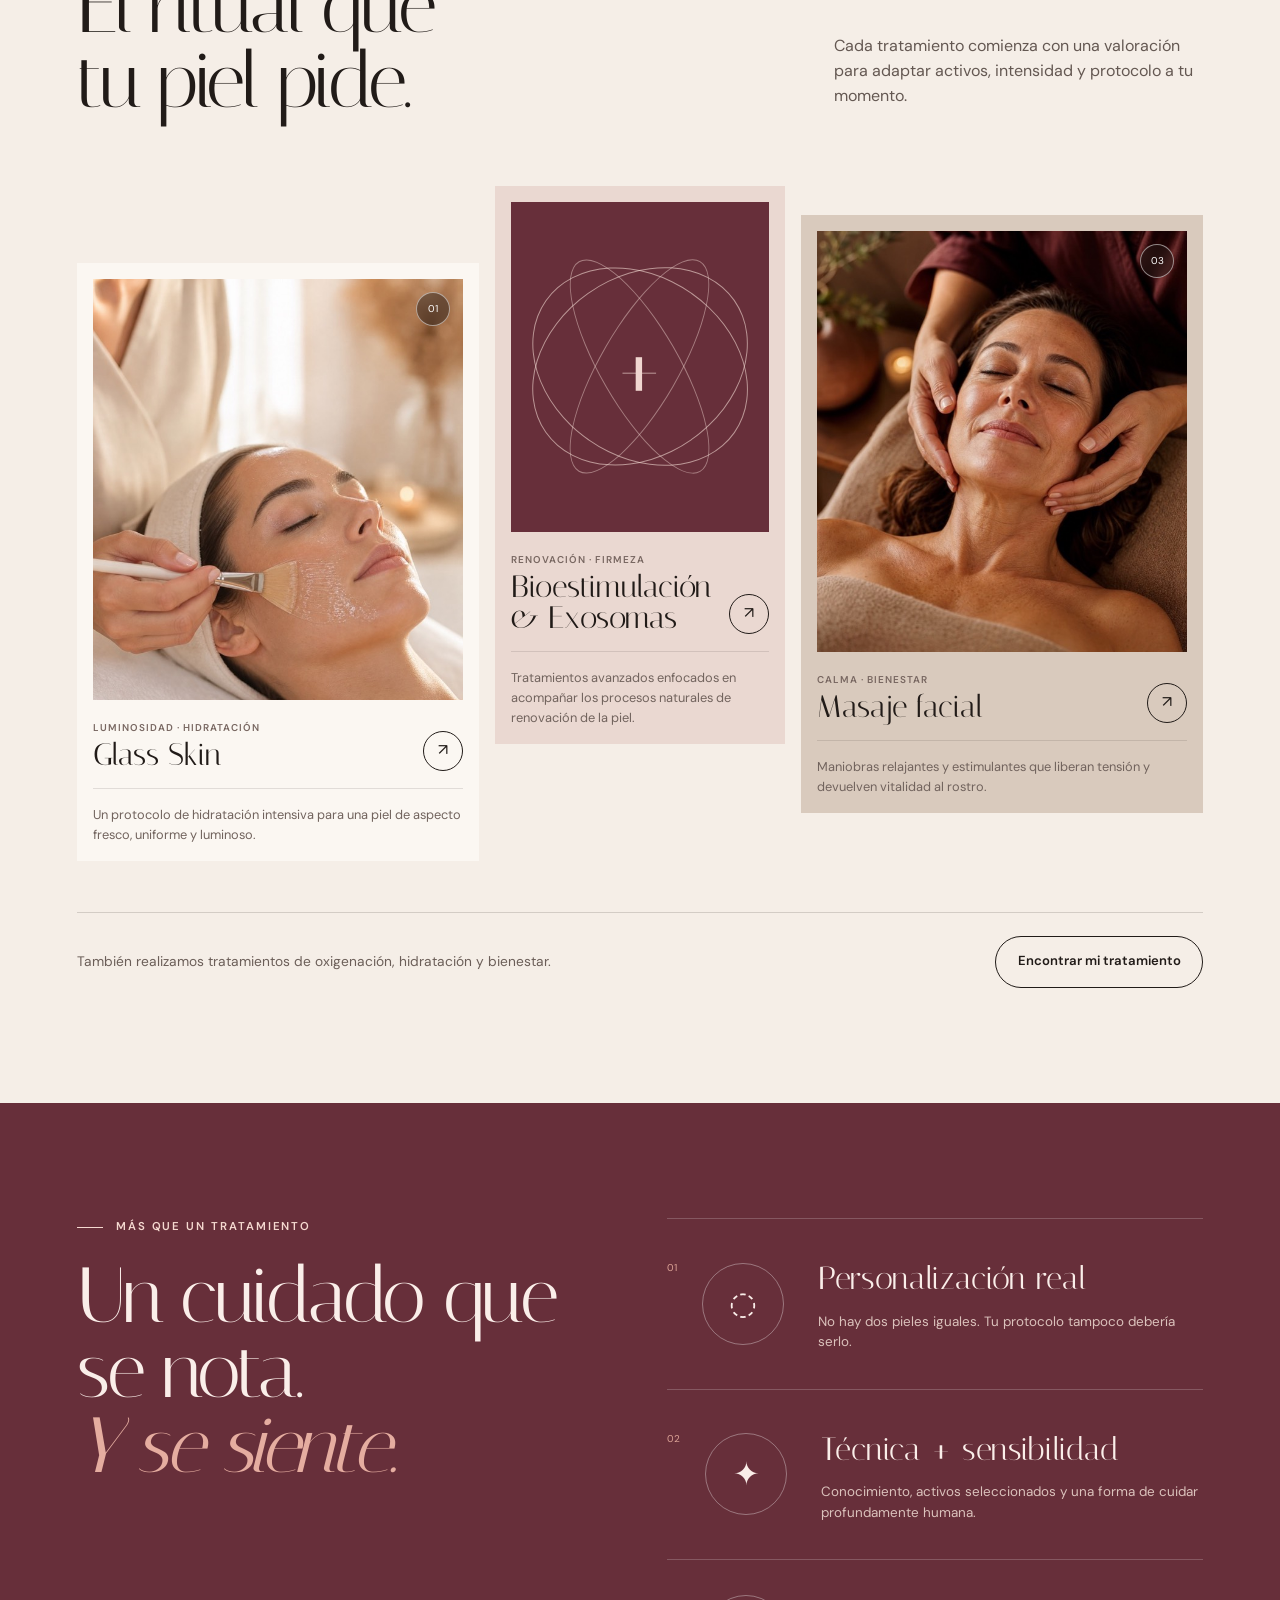
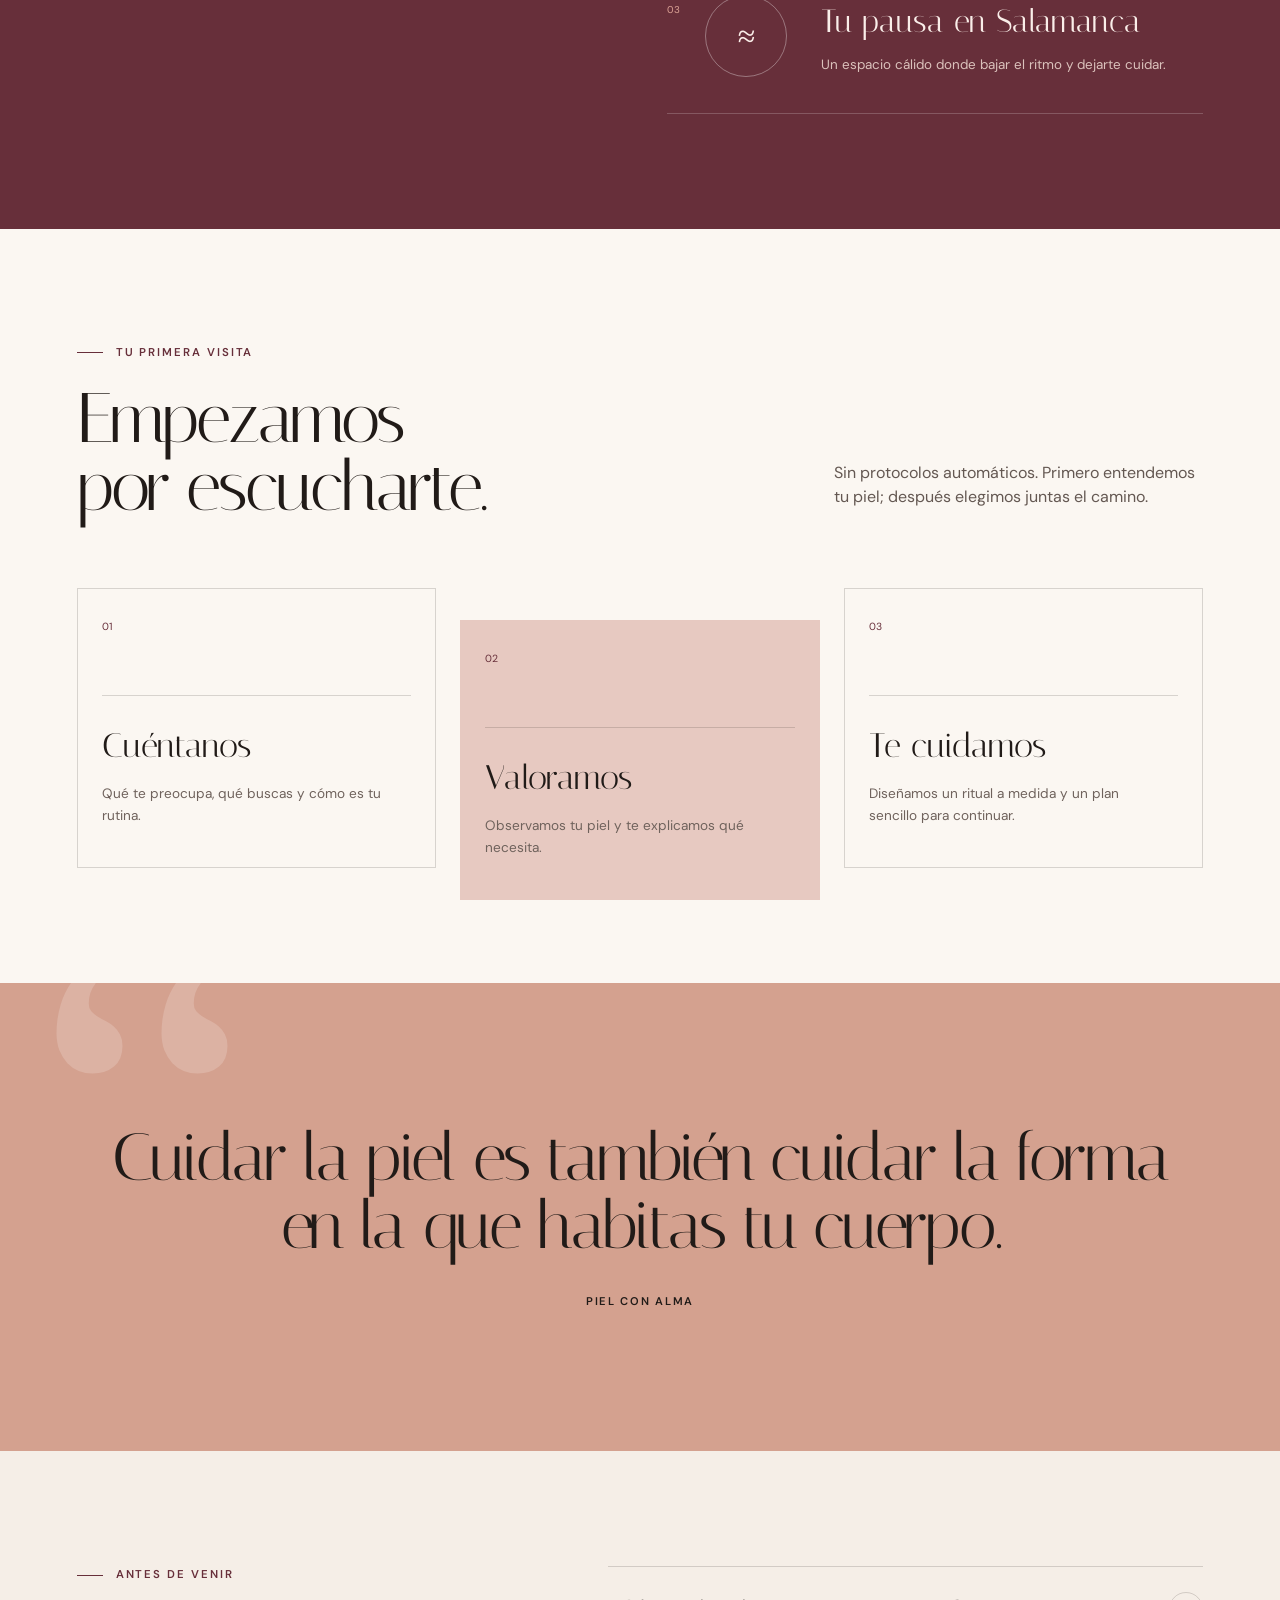
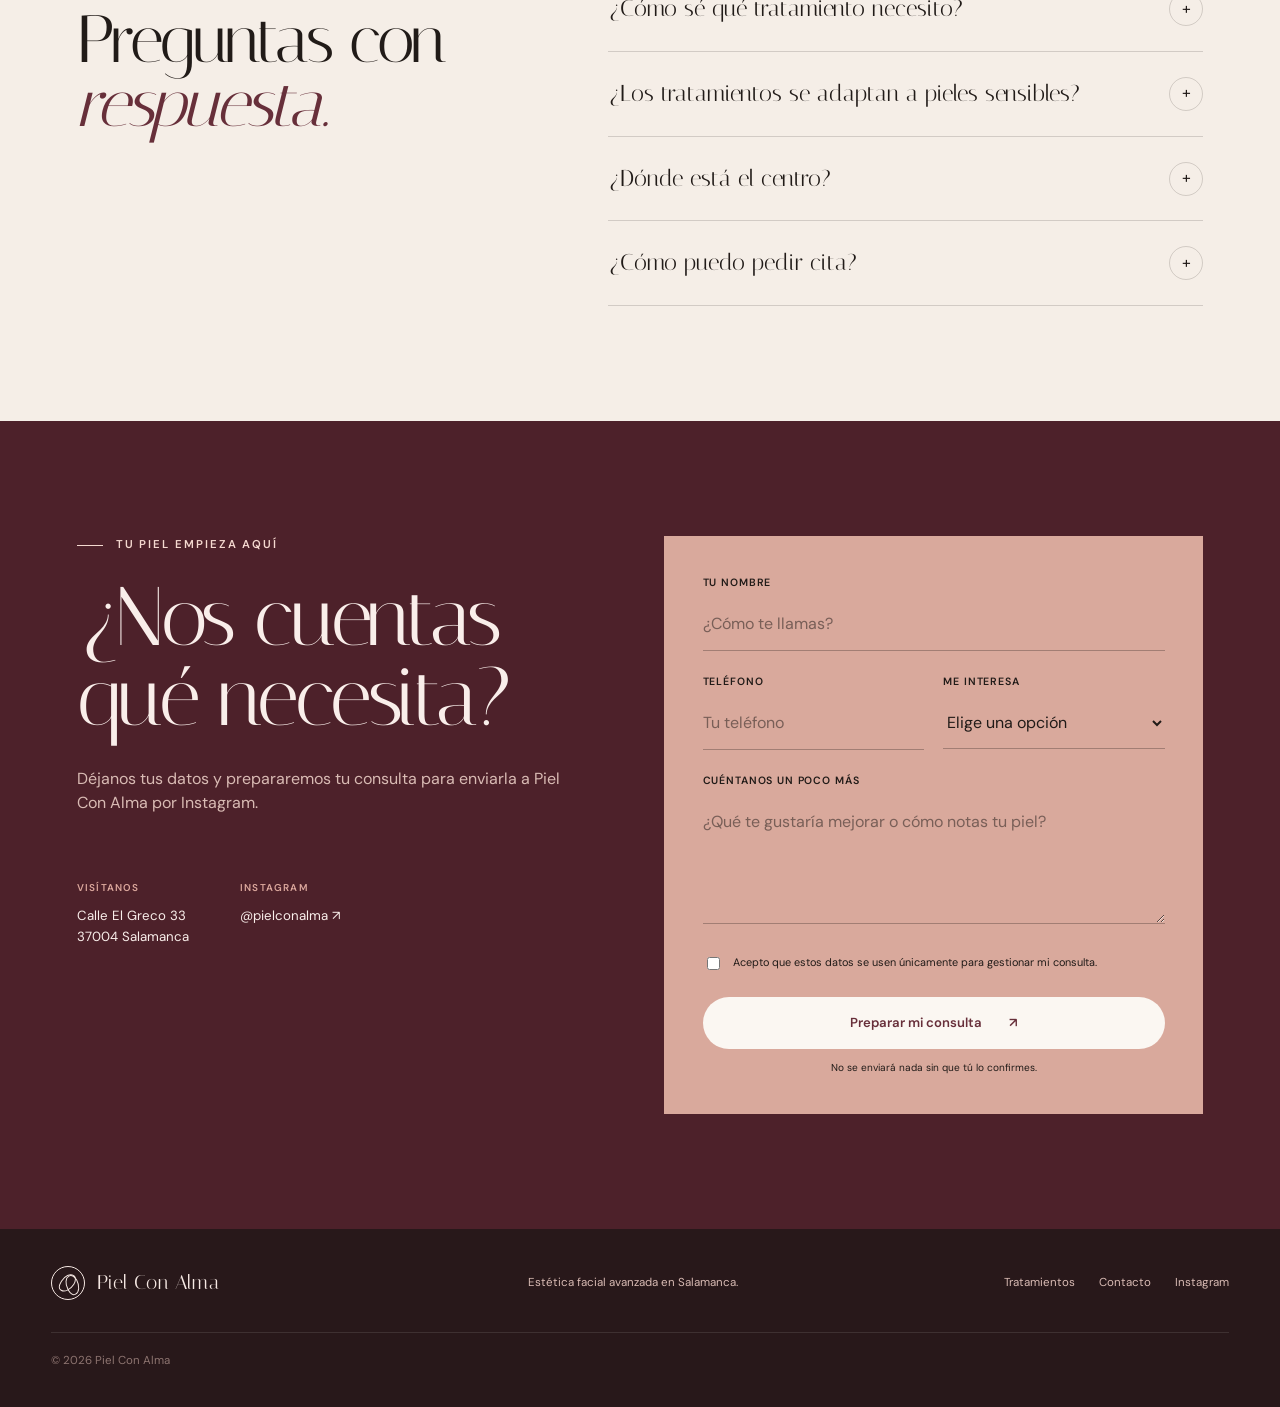
==== commit fd16903a: "Add landing page structure" ====
--- a/index.html
+++ b/index.html
@@ -22,24 +22,15 @@
 
     <header class="site-header" id="inicio">
       <a class="brand" href="#inicio" aria-label="Piel Con Alma, inicio">
-        <span class="brand-mark" aria-hidden="true">
-          <span></span>
-          <span></span>
-        </span>
+        <span class="brand-mark" aria-hidden="true"><span></span><span></span></span>
         <span class="brand-name">Piel Con Alma</span>
       </a>
-
       <button class="menu-toggle" type="button" aria-expanded="false" aria-controls="main-nav">
-        <span></span>
-        <span></span>
-        <span class="sr-only">Abrir menú</span>
+        <span></span><span></span><span class="sr-only">Abrir menú</span>
       </button>
-
       <nav class="main-nav" id="main-nav" aria-label="Navegación principal">
-        <a href="#tratamientos">Tratamientos</a>
-        <a href="#experiencia">La experiencia</a>
-        <a href="#preguntas">Preguntas</a>
-        <a class="nav-cta" href="#contacto">Pide tu valoración</a>
+        <a href="#tratamientos">Tratamientos</a><a href="#experiencia">La experiencia</a>
+        <a href="#preguntas">Preguntas</a><a class="nav-cta" href="#contacto">Pide tu valoración</a>
       </nav>
     </header>
 
@@ -48,389 +39,102 @@
         <div class="hero-copy reveal">
           <p class="eyebrow">Estética facial avanzada · Salamanca</p>
           <h1>Tu piel.<br /><em>Tu momento.</em></h1>
-          <p class="hero-intro">
-            Tratamientos personalizados que unen técnica, escucha y cuidado para que tu piel se
-            sienta tan bien como se ve.
-          </p>
+          <p class="hero-intro">Tratamientos personalizados que unen técnica, escucha y cuidado para que tu piel se sienta tan bien como se ve.</p>
           <div class="hero-actions">
-            <a class="button button-dark" href="#contacto">
-              Quiero cuidar mi piel
-              <span aria-hidden="true">↗</span>
-            </a>
+            <a class="button button-dark" href="#contacto">Quiero cuidar mi piel <span aria-hidden="true">↗</span></a>
             <a class="text-link" href="#tratamientos">Descubrir tratamientos <span>↓</span></a>
           </div>
           <div class="hero-trust" aria-label="Valores de Piel Con Alma">
-            <span>01</span>
-            <p>Diagnóstico personal</p>
-            <span>02</span>
-            <p>Rituales a medida</p>
-            <span>03</span>
-            <p>Resultados naturales</p>
+            <span>01</span><p>Diagnóstico personal</p><span>02</span><p>Rituales a medida</p><span>03</span><p>Resultados naturales</p>
           </div>
         </div>
-
         <div class="hero-visual reveal reveal-delay">
-          <div class="hero-photo">
-            <img
-              src="assets/hero-facial.jpg"
-              alt="Mujer recibiendo un masaje facial relajante en un ambiente cálido"
-            />
+          <div class="hero-photo"><img src="assets/hero-facial.jpg" alt="Mujer recibiendo un masaje facial relajante en un ambiente cálido" /></div>
+          <div class="hero-stamp" aria-hidden="true">
+            <svg viewBox="0 0 150 150"><defs><path id="circlePath" d="M75,75 m-55,0 a55,55 0 1,1 110,0 a55,55 0 1,1 -110,0" /></defs><text><textPath href="#circlePath">BELLEZA CONSCIENTE · CUIDADO REAL · </textPath></text></svg><span>alma</span>
           </div>
-          <div class="hero-stamp" aria-hidden="true">
-            <svg viewBox="0 0 150 150">
-              <defs>
-                <path
-                  id="circlePath"
-                  d="M75,75 m-55,0 a55,55 0 1,1 110,0 a55,55 0 1,1 -110,0"
-                />
-              </defs>
-              <text>
-                <textPath href="#circlePath">BELLEZA CONSCIENTE · CUIDADO REAL · </textPath>
-              </text>
-            </svg>
-            <span>alma</span>
-          </div>
-          <div class="hero-note">
-            <span class="spark">✦</span>
-            <p>Una pausa para volver a ti</p>
-          </div>
+          <div class="hero-note"><span class="spark">✦</span><p>Una pausa para volver a ti</p></div>
         </div>
       </section>
 
-      <div class="ticker" aria-hidden="true">
-        <div class="ticker-track">
-          <span>BIOESTIMULACIÓN</span><i>✦</i>
-          <span>GLASS SKIN</span><i>✦</i>
-          <span>EXOSOMAS</span><i>✦</i>
-          <span>HIDRATACIÓN</span><i>✦</i>
-          <span>MASAJE FACIAL</span><i>✦</i>
-          <span>BIOESTIMULACIÓN</span><i>✦</i>
-          <span>GLASS SKIN</span><i>✦</i>
-          <span>EXOSOMAS</span><i>✦</i>
-        </div>
-      </div>
+      <div class="ticker" aria-hidden="true"><div class="ticker-track"><span>BIOESTIMULACIÓN</span><i>✦</i><span>GLASS SKIN</span><i>✦</i><span>EXOSOMAS</span><i>✦</i><span>HIDRATACIÓN</span><i>✦</i><span>MASAJE FACIAL</span><i>✦</i><span>BIOESTIMULACIÓN</span><i>✦</i><span>GLASS SKIN</span><i>✦</i><span>EXOSOMAS</span><i>✦</i></div></div>
 
       <section class="manifesto section-pad" id="experiencia">
-        <div class="manifesto-label reveal">
-          <span>01</span>
-          <p>Nuestra manera de cuidarte</p>
-        </div>
+        <div class="manifesto-label reveal"><span>01</span><p>Nuestra manera de cuidarte</p></div>
         <div class="manifesto-copy reveal">
           <h2>Tu piel no necesita más ruido. Necesita que la <em>escuchen.</em></h2>
-          <div class="manifesto-bottom">
-            <p>
-              Observamos cómo está tu piel hoy, qué necesita y qué quieres sentir. A partir de ahí,
-              diseñamos un cuidado honesto: preciso, sensorial y hecho para ti.
-            </p>
-            <a class="circle-link" href="#contacto" aria-label="Pedir una valoración">
-              <span>Hablemos</span>
-              <b>↗</b>
-            </a>
-          </div>
+          <div class="manifesto-bottom"><p>Observamos cómo está tu piel hoy, qué necesita y qué quieres sentir. A partir de ahí, diseñamos un cuidado honesto: preciso, sensorial y hecho para ti.</p><a class="circle-link" href="#contacto" aria-label="Pedir una valoración"><span>Hablemos</span><b>↗</b></a></div>
         </div>
       </section>
 
       <section class="treatments section-pad" id="tratamientos">
-        <div class="section-heading reveal">
-          <div>
-            <p class="eyebrow">Tratamientos destacados</p>
-            <h2>El ritual que<br />tu piel pide.</h2>
-          </div>
-          <p>
-            Cada tratamiento comienza con una valoración para adaptar activos, intensidad y
-            protocolo a tu momento.
-          </p>
-        </div>
-
+        <div class="section-heading reveal"><div><p class="eyebrow">Tratamientos destacados</p><h2>El ritual que<br />tu piel pide.</h2></div><p>Cada tratamiento comienza con una valoración para adaptar activos, intensidad y protocolo a tu momento.</p></div>
         <div class="treatment-grid">
           <article class="treatment-card treatment-card-large reveal">
-            <div class="card-image">
-              <img
-                src="assets/glass-skin.jpg"
-                alt="Aplicación de un tratamiento hidratante Glass Skin"
-                loading="lazy"
-              />
-              <span class="card-index">01</span>
-            </div>
-            <div class="card-copy">
-              <div>
-                <p>Luminosidad · Hidratación</p>
-                <h3>Glass Skin</h3>
-              </div>
-              <a href="#contacto" aria-label="Consultar sobre Glass Skin">↗</a>
-            </div>
-            <p class="card-description">
-              Un protocolo de hidratación intensiva para una piel de aspecto fresco, uniforme y
-              luminoso.
-            </p>
+            <div class="card-image"><img src="assets/glass-skin.jpg" alt="Aplicación de un tratamiento hidratante Glass Skin" loading="lazy" /><span class="card-index">01</span></div>
+            <div class="card-copy"><div><p>Luminosidad · Hidratación</p><h3>Glass Skin</h3></div><a href="#contacto" aria-label="Consultar sobre Glass Skin">↗</a></div>
+            <p class="card-description">Un protocolo de hidratación intensiva para una piel de aspecto fresco, uniforme y luminoso.</p>
           </article>
-
           <article class="treatment-card reveal reveal-delay">
-            <div class="card-orbit" aria-hidden="true">
-              <span class="orbit-one"></span>
-              <span class="orbit-two"></span>
-              <strong>+</strong>
-            </div>
-            <div class="card-copy">
-              <div>
-                <p>Renovación · Firmeza</p>
-                <h3>Bioestimulación &amp; Exosomas</h3>
-              </div>
-              <a href="#contacto" aria-label="Consultar sobre bioestimulación y exosomas">↗</a>
-            </div>
-            <p class="card-description">
-              Tratamientos avanzados enfocados en acompañar los procesos naturales de renovación de
-              la piel.
-            </p>
+            <div class="card-orbit" aria-hidden="true"><span class="orbit-one"></span><span class="orbit-two"></span><strong>+</strong></div>
+            <div class="card-copy"><div><p>Renovación · Firmeza</p><h3>Bioestimulación &amp; Exosomas</h3></div><a href="#contacto" aria-label="Consultar sobre bioestimulación y exosomas">↗</a></div>
+            <p class="card-description">Tratamientos avanzados enfocados en acompañar los procesos naturales de renovación de la piel.</p>
           </article>
-
           <article class="treatment-card treatment-card-photo reveal">
-            <div class="card-image">
-              <img
-                src="assets/masaje-facial.jpg"
-                alt="Mujer disfrutando de un masaje facial"
-                loading="lazy"
-              />
-              <span class="card-index">03</span>
-            </div>
-            <div class="card-copy">
-              <div>
-                <p>Calma · Bienestar</p>
-                <h3>Masaje facial</h3>
-              </div>
-              <a href="#contacto" aria-label="Consultar sobre masaje facial">↗</a>
-            </div>
-            <p class="card-description">
-              Maniobras relajantes y estimulantes que liberan tensión y devuelven vitalidad al
-              rostro.
-            </p>
+            <div class="card-image"><img src="assets/masaje-facial.jpg" alt="Mujer disfrutando de un masaje facial" loading="lazy" /><span class="card-index">03</span></div>
+            <div class="card-copy"><div><p>Calma · Bienestar</p><h3>Masaje facial</h3></div><a href="#contacto" aria-label="Consultar sobre masaje facial">↗</a></div>
+            <p class="card-description">Maniobras relajantes y estimulantes que liberan tensión y devuelven vitalidad al rostro.</p>
           </article>
         </div>
-
-        <div class="treatment-footer reveal">
-          <p>También realizamos tratamientos de oxigenación, hidratación y bienestar.</p>
-          <a class="button button-outline" href="#contacto">Encontrar mi tratamiento</a>
-        </div>
+        <div class="treatment-footer reveal"><p>También realizamos tratamientos de oxigenación, hidratación y bienestar.</p><a class="button button-outline" href="#contacto">Encontrar mi tratamiento</a></div>
       </section>
 
       <section class="benefits">
-        <div class="benefit-intro reveal">
-          <p class="eyebrow light">Más que un tratamiento</p>
-          <h2>Un cuidado que se nota.<br /><em>Y se siente.</em></h2>
-        </div>
+        <div class="benefit-intro reveal"><p class="eyebrow light">Más que un tratamiento</p><h2>Un cuidado que se nota.<br /><em>Y se siente.</em></h2></div>
         <div class="benefit-list">
-          <article class="benefit-item reveal">
-            <span>01</span>
-            <div class="benefit-icon" aria-hidden="true">◌</div>
-            <div>
-              <h3>Personalización real</h3>
-              <p>No hay dos pieles iguales. Tu protocolo tampoco debería serlo.</p>
-            </div>
-          </article>
-          <article class="benefit-item reveal">
-            <span>02</span>
-            <div class="benefit-icon" aria-hidden="true">✦</div>
-            <div>
-              <h3>Técnica + sensibilidad</h3>
-              <p>Conocimiento, activos seleccionados y una forma de cuidar profundamente humana.</p>
-            </div>
-          </article>
-          <article class="benefit-item reveal">
-            <span>03</span>
-            <div class="benefit-icon" aria-hidden="true">≈</div>
-            <div>
-              <h3>Tu pausa en Salamanca</h3>
-              <p>Un espacio cálido donde bajar el ritmo y dejarte cuidar.</p>
-            </div>
-          </article>
+          <article class="benefit-item reveal"><span>01</span><div class="benefit-icon" aria-hidden="true">◌</div><div><h3>Personalización real</h3><p>No hay dos pieles iguales. Tu protocolo tampoco debería serlo.</p></div></article>
+          <article class="benefit-item reveal"><span>02</span><div class="benefit-icon" aria-hidden="true">✦</div><div><h3>Técnica + sensibilidad</h3><p>Conocimiento, activos seleccionados y una forma de cuidar profundamente humana.</p></div></article>
+          <article class="benefit-item reveal"><span>03</span><div class="benefit-icon" aria-hidden="true">≈</div><div><h3>Tu pausa en Salamanca</h3><p>Un espacio cálido donde bajar el ritmo y dejarte cuidar.</p></div></article>
         </div>
       </section>
 
       <section class="journey section-pad">
-        <div class="section-heading compact reveal">
-          <div>
-            <p class="eyebrow">Tu primera visita</p>
-            <h2>Empezamos<br />por escucharte.</h2>
-          </div>
-          <p>
-            Sin protocolos automáticos. Primero entendemos tu piel; después elegimos juntas el
-            camino.
-          </p>
-        </div>
-
+        <div class="section-heading compact reveal"><div><p class="eyebrow">Tu primera visita</p><h2>Empezamos<br />por escucharte.</h2></div><p>Sin protocolos automáticos. Primero entendemos tu piel; después elegimos juntas el camino.</p></div>
         <ol class="journey-steps">
-          <li class="reveal">
-            <span>01</span>
-            <div class="step-line"></div>
-            <h3>Cuéntanos</h3>
-            <p>Qué te preocupa, qué buscas y cómo es tu rutina.</p>
-          </li>
-          <li class="reveal reveal-delay">
-            <span>02</span>
-            <div class="step-line"></div>
-            <h3>Valoramos</h3>
-            <p>Observamos tu piel y te explicamos qué necesita.</p>
-          </li>
-          <li class="reveal">
-            <span>03</span>
-            <div class="step-line"></div>
-            <h3>Te cuidamos</h3>
-            <p>Diseñamos un ritual a medida y un plan sencillo para continuar.</p>
-          </li>
+          <li class="reveal"><span>01</span><div class="step-line"></div><h3>Cuéntanos</h3><p>Qué te preocupa, qué buscas y cómo es tu rutina.</p></li>
+          <li class="reveal reveal-delay"><span>02</span><div class="step-line"></div><h3>Valoramos</h3><p>Observamos tu piel y te explicamos qué necesita.</p></li>
+          <li class="reveal"><span>03</span><div class="step-line"></div><h3>Te cuidamos</h3><p>Diseñamos un ritual a medida y un plan sencillo para continuar.</p></li>
         </ol>
       </section>
 
-      <section class="quote-section">
-        <div class="quote-mark" aria-hidden="true">“</div>
-        <blockquote class="reveal">
-          Cuidar la piel es también cuidar la forma en la que habitas tu cuerpo.
-        </blockquote>
-        <p>Piel Con Alma</p>
-      </section>
+      <section class="quote-section"><div class="quote-mark" aria-hidden="true">“</div><blockquote class="reveal">Cuidar la piel es también cuidar la forma en la que habitas tu cuerpo.</blockquote><p>Piel Con Alma</p></section>
 
       <section class="faq section-pad" id="preguntas">
-        <div class="faq-title reveal">
-          <p class="eyebrow">Antes de venir</p>
-          <h2>Preguntas con<br /><em>respuesta.</em></h2>
-        </div>
+        <div class="faq-title reveal"><p class="eyebrow">Antes de venir</p><h2>Preguntas con<br /><em>respuesta.</em></h2></div>
         <div class="faq-list reveal">
-          <details>
-            <summary>
-              ¿Cómo sé qué tratamiento necesito?
-              <span aria-hidden="true">+</span>
-            </summary>
-            <p>
-              No tienes que elegirlo sola. En la primera visita valoramos tu piel, escuchamos tus
-              objetivos y te recomendamos el protocolo más adecuado.
-            </p>
-          </details>
-          <details>
-            <summary>
-              ¿Los tratamientos se adaptan a pieles sensibles?
-              <span aria-hidden="true">+</span>
-            </summary>
-            <p>
-              Sí. Ajustamos activos, técnica e intensidad según el estado y la sensibilidad de tu
-              piel. Cuéntanos cualquier condición o tratamiento previo durante la valoración.
-            </p>
-          </details>
-          <details>
-            <summary>
-              ¿Dónde está el centro?
-              <span aria-hidden="true">+</span>
-            </summary>
-            <p>
-              Estamos en Calle El Greco 33, 37004 Salamanca. Puedes abrir la ubicación desde el
-              enlace del pie de página.
-            </p>
-          </details>
-          <details>
-            <summary>
-              ¿Cómo puedo pedir cita?
-              <span aria-hidden="true">+</span>
-            </summary>
-            <p>
-              Completa el formulario de esta página. Prepararemos el mensaje para que puedas
-              enviárnoslo directamente por Instagram.
-            </p>
-          </details>
+          <details><summary>¿Cómo sé qué tratamiento necesito?<span aria-hidden="true">+</span></summary><p>No tienes que elegirlo sola. En la primera visita valoramos tu piel, escuchamos tus objetivos y te recomendamos el protocolo más adecuado.</p></details>
+          <details><summary>¿Los tratamientos se adaptan a pieles sensibles?<span aria-hidden="true">+</span></summary><p>Sí. Ajustamos activos, técnica e intensidad según el estado y la sensibilidad de tu piel. Cuéntanos cualquier condición o tratamiento previo durante la valoración.</p></details>
+          <details><summary>¿Dónde está el centro?<span aria-hidden="true">+</span></summary><p>Estamos en Calle El Greco 33, 37004 Salamanca. Puedes abrir la ubicación desde el enlace del pie de página.</p></details>
+          <details><summary>¿Cómo puedo pedir cita?<span aria-hidden="true">+</span></summary><p>Completa el formulario de esta página. Prepararemos el mensaje para que puedas enviárnoslo directamente por Instagram.</p></details>
         </div>
       </section>
 
       <section class="contact" id="contacto">
         <div class="contact-copy reveal">
-          <p class="eyebrow light">Tu piel empieza aquí</p>
-          <h2>¿Nos cuentas qué necesita?</h2>
-          <p>
-            Déjanos tus datos y prepararemos tu consulta para enviarla a Piel Con Alma por
-            Instagram.
-          </p>
-          <div class="contact-details">
-            <a
-              href="https://www.google.com/maps/search/?api=1&query=Calle+El+Greco+33+37004+Salamanca"
-              target="_blank"
-              rel="noreferrer"
-            >
-              <span>Visítanos</span>
-              Calle El Greco 33<br />37004 Salamanca
-            </a>
-            <a href="https://www.instagram.com/pielconalma/" target="_blank" rel="noreferrer">
-              <span>Instagram</span>
-              @pielconalma ↗
-            </a>
-          </div>
+          <p class="eyebrow light">Tu piel empieza aquí</p><h2>¿Nos cuentas qué necesita?</h2><p>Déjanos tus datos y prepararemos tu consulta para enviarla a Piel Con Alma por Instagram.</p>
+          <div class="contact-details"><a href="https://www.google.com/maps/search/?api=1&query=Calle+El+Greco+33+37004+Salamanca" target="_blank" rel="noreferrer"><span>Visítanos</span>Calle El Greco 33<br />37004 Salamanca</a><a href="https://www.instagram.com/pielconalma/" target="_blank" rel="noreferrer"><span>Instagram</span>@pielconalma ↗</a></div>
         </div>
-
         <form class="contact-form reveal reveal-delay" id="contact-form">
-          <div class="field">
-            <label for="name">Tu nombre</label>
-            <input id="name" name="name" type="text" autocomplete="name" placeholder="¿Cómo te llamas?" required />
-          </div>
-          <div class="field-row">
-            <div class="field">
-              <label for="phone">Teléfono</label>
-              <input id="phone" name="phone" type="tel" autocomplete="tel" placeholder="Tu teléfono" required />
-            </div>
-            <div class="field">
-              <label for="treatment">Me interesa</label>
-              <select id="treatment" name="treatment" required>
-                <option value="" selected disabled>Elige una opción</option>
-                <option>Valoración facial</option>
-                <option>Glass Skin</option>
-                <option>Bioestimulación / Exosomas</option>
-                <option>Masaje facial</option>
-                <option>Otro tratamiento</option>
-              </select>
-            </div>
-          </div>
-          <div class="field">
-            <label for="message">Cuéntanos un poco más</label>
-            <textarea
-              id="message"
-              name="message"
-              rows="4"
-              placeholder="¿Qué te gustaría mejorar o cómo notas tu piel?"
-            ></textarea>
-          </div>
-          <label class="privacy">
-            <input type="checkbox" required />
-            <span>Acepto que estos datos se usen únicamente para gestionar mi consulta.</span>
-          </label>
-          <button class="button button-light" type="submit">
-            Preparar mi consulta
-            <span aria-hidden="true">↗</span>
-          </button>
-          <p class="form-note">No se enviará nada sin que tú lo confirmes.</p>
-
-          <div class="form-success" id="form-success" role="status" aria-live="polite">
-            <span>✓</span>
-            <div>
-              <strong>Tu mensaje está preparado.</strong>
-              <p>Cópialo y envíalo por mensaje directo a Piel Con Alma.</p>
-              <button type="button" id="copy-message">Copiar mensaje</button>
-              <a href="https://www.instagram.com/pielconalma/" target="_blank" rel="noreferrer">
-                Abrir Instagram ↗
-              </a>
-            </div>
-          </div>
+          <div class="field"><label for="name">Tu nombre</label><input id="name" name="name" type="text" autocomplete="name" placeholder="¿Cómo te llamas?" required /></div>
+          <div class="field-row"><div class="field"><label for="phone">Teléfono</label><input id="phone" name="phone" type="tel" autocomplete="tel" placeholder="Tu teléfono" required /></div><div class="field"><label for="treatment">Me interesa</label><select id="treatment" name="treatment" required><option value="" selected disabled>Elige una opción</option><option>Valoración facial</option><option>Glass Skin</option><option>Bioestimulación / Exosomas</option><option>Masaje facial</option><option>Otro tratamiento</option></select></div></div>
+          <div class="field"><label for="message">Cuéntanos un poco más</label><textarea id="message" name="message" rows="4" placeholder="¿Qué te gustaría mejorar o cómo notas tu piel?"></textarea></div>
+          <label class="privacy"><input type="checkbox" required /><span>Acepto que estos datos se usen únicamente para gestionar mi consulta.</span></label>
+          <button class="button button-light" type="submit">Preparar mi consulta <span aria-hidden="true">↗</span></button><p class="form-note">No se enviará nada sin que tú lo confirmes.</p>
+          <div class="form-success" id="form-success" role="status" aria-live="polite"><span>✓</span><div><strong>Tu mensaje está preparado.</strong><p>Cópialo y envíalo por mensaje directo a Piel Con Alma.</p><button type="button" id="copy-message">Copiar mensaje</button><a href="https://www.instagram.com/pielconalma/" target="_blank" rel="noreferrer">Abrir Instagram ↗</a></div></div>
         </form>
       </section>
     </main>
-
-    <footer>
-      <a class="brand footer-brand" href="#inicio">
-        <span class="brand-mark" aria-hidden="true"><span></span><span></span></span>
-        <span class="brand-name">Piel Con Alma</span>
-      </a>
-      <p>Estética facial avanzada en Salamanca.</p>
-      <div class="footer-links">
-        <a href="#tratamientos">Tratamientos</a>
-        <a href="#contacto">Contacto</a>
-        <a href="https://www.instagram.com/pielconalma/" target="_blank" rel="noreferrer">Instagram</a>
-      </div>
-      <p class="copyright">© <span id="year"></span> Piel Con Alma</p>
-    </footer>
-
+    <footer><a class="brand footer-brand" href="#inicio"><span class="brand-mark" aria-hidden="true"><span></span><span></span></span><span class="brand-name">Piel Con Alma</span></a><p>Estética facial avanzada en Salamanca.</p><div class="footer-links"><a href="#tratamientos">Tratamientos</a><a href="#contacto">Contacto</a><a href="https://www.instagram.com/pielconalma/" target="_blank" rel="noreferrer">Instagram</a></div><p class="copyright">© <span id="year"></span> Piel Con Alma</p></footer>
     <script src="script.js?v=2"></script>
   </body>
 </html>
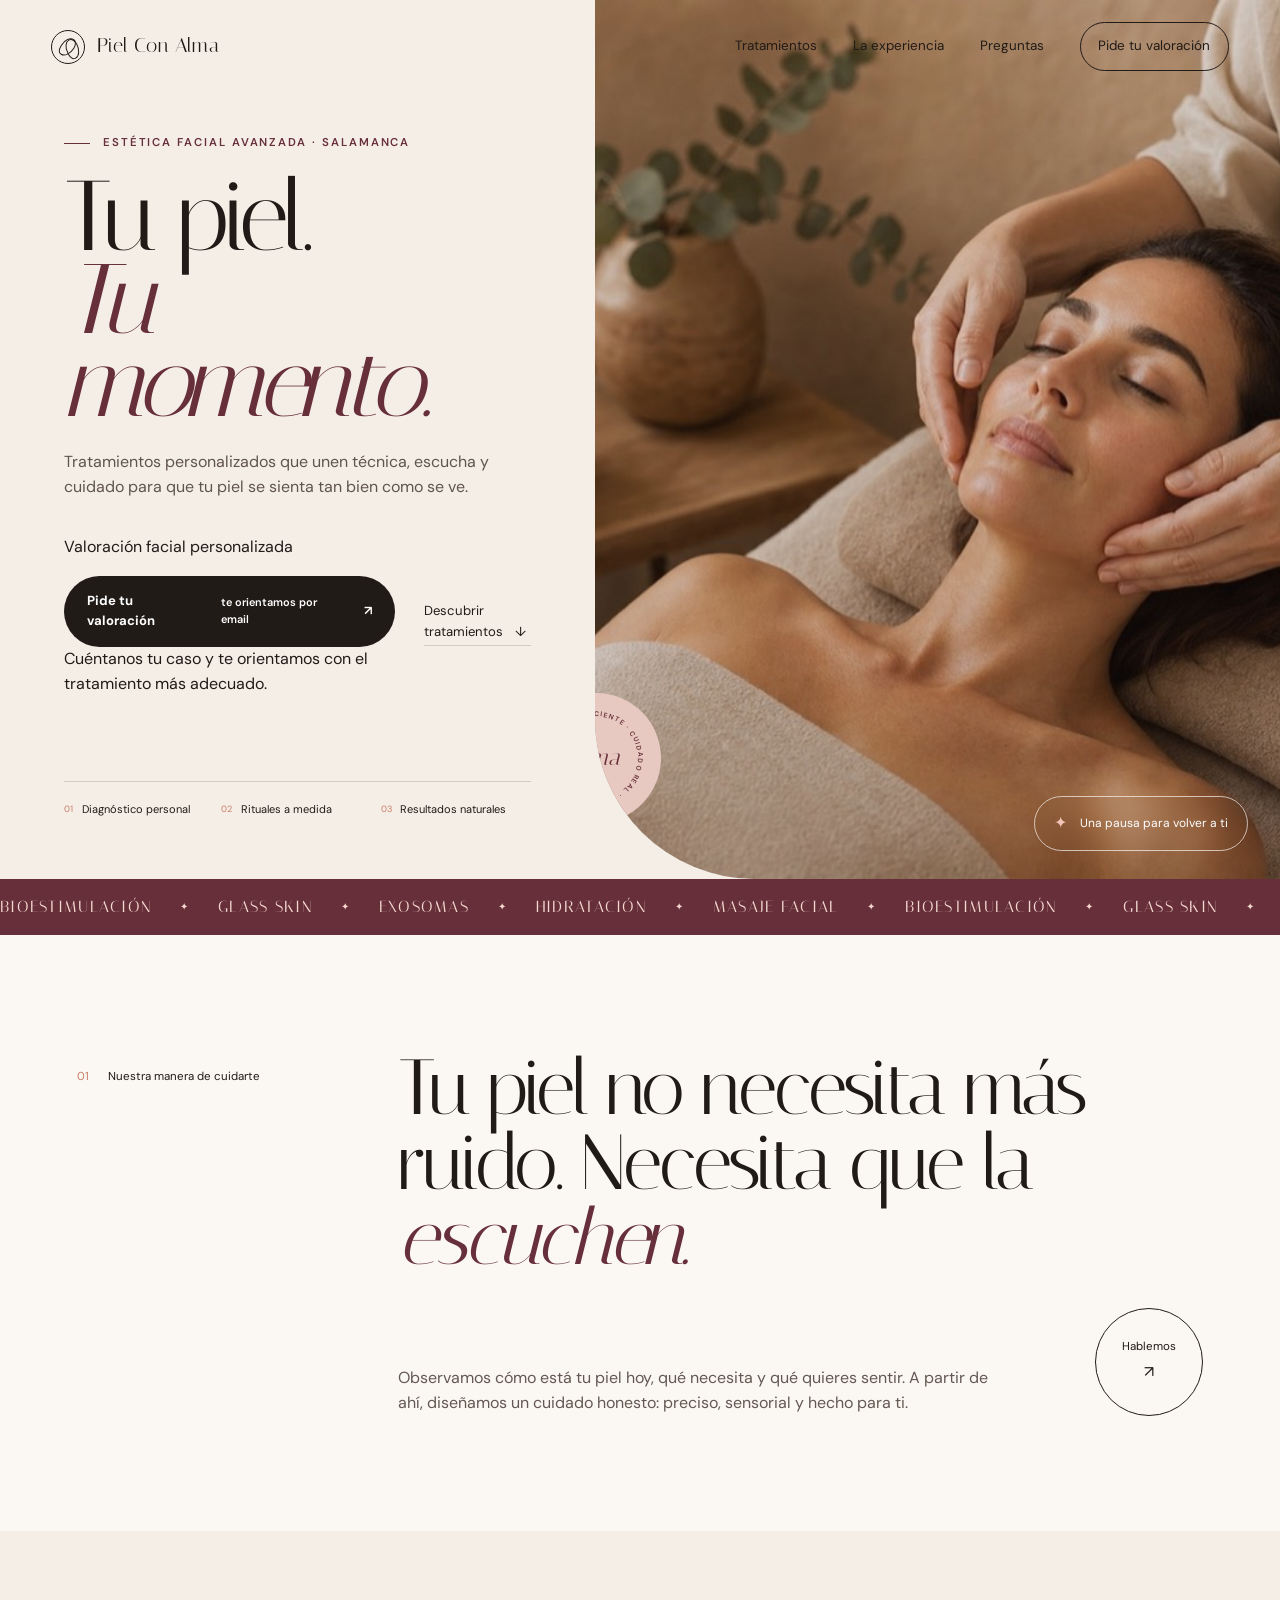
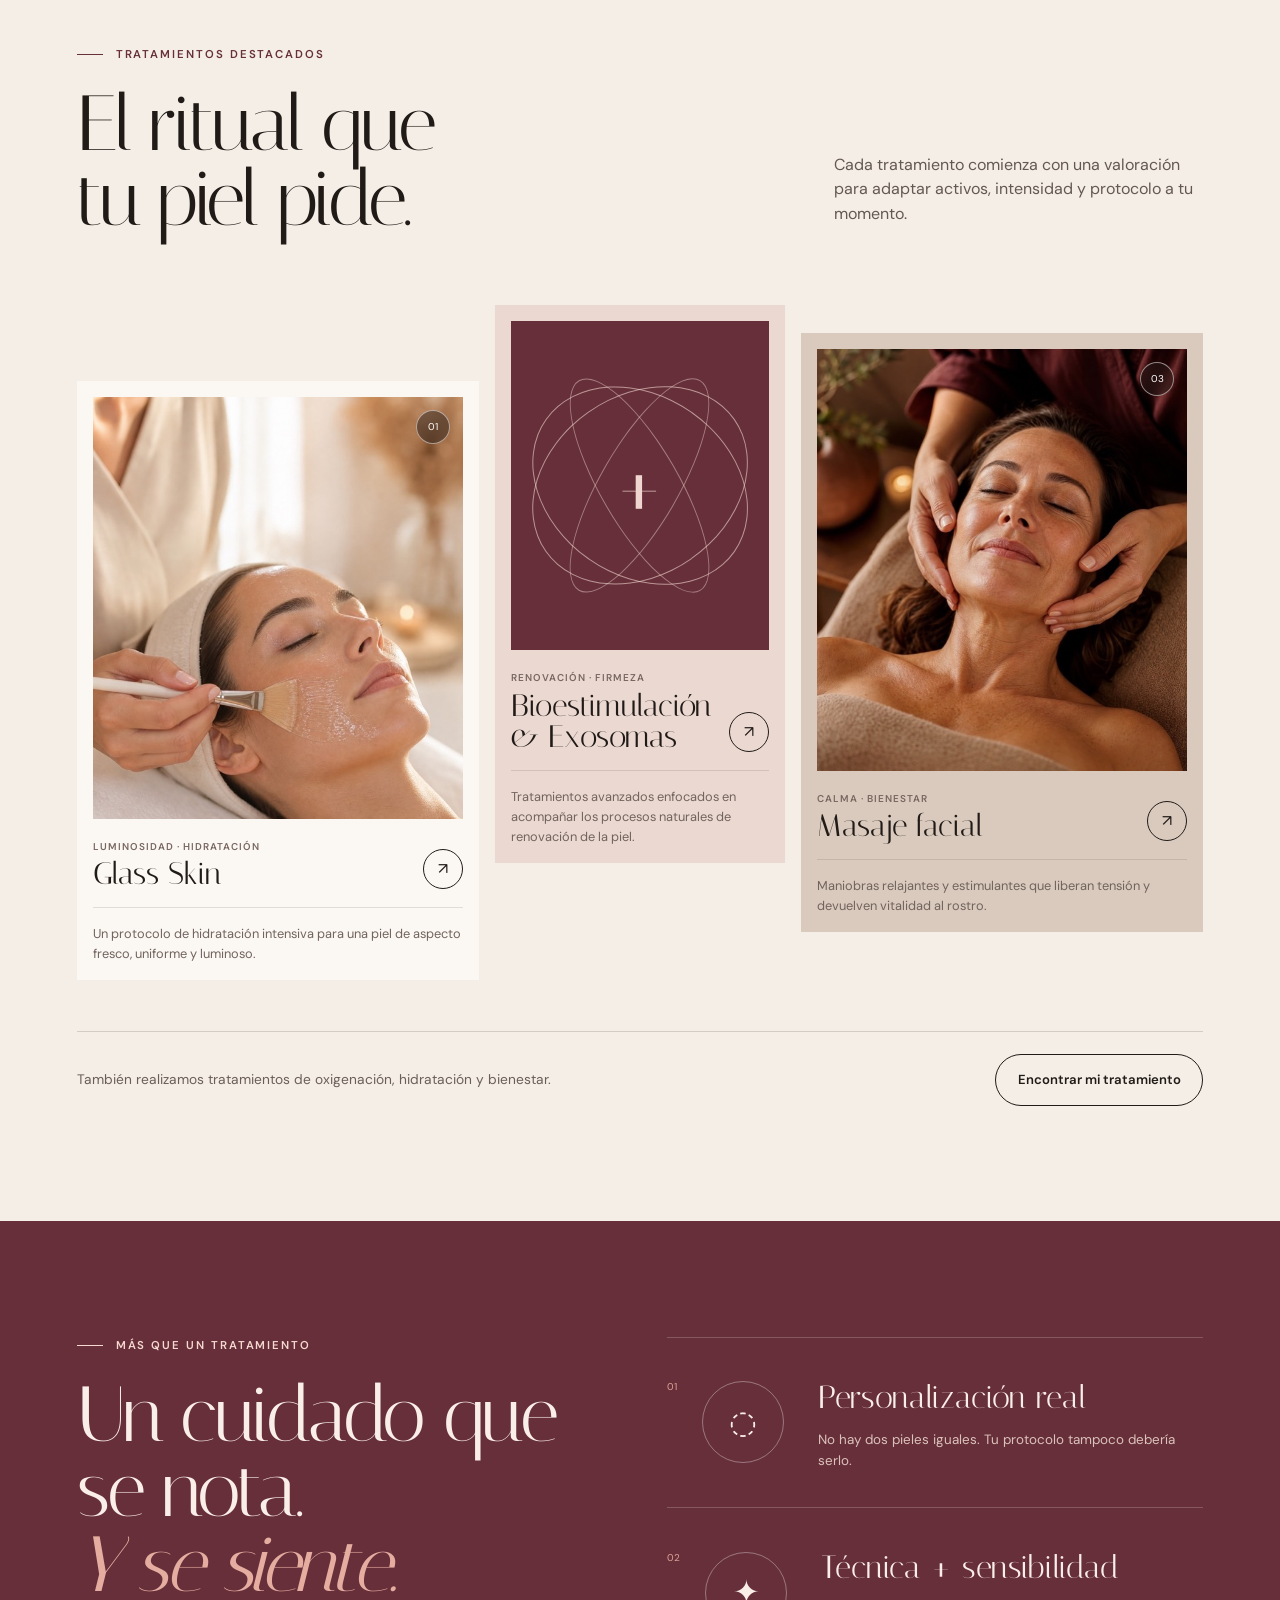
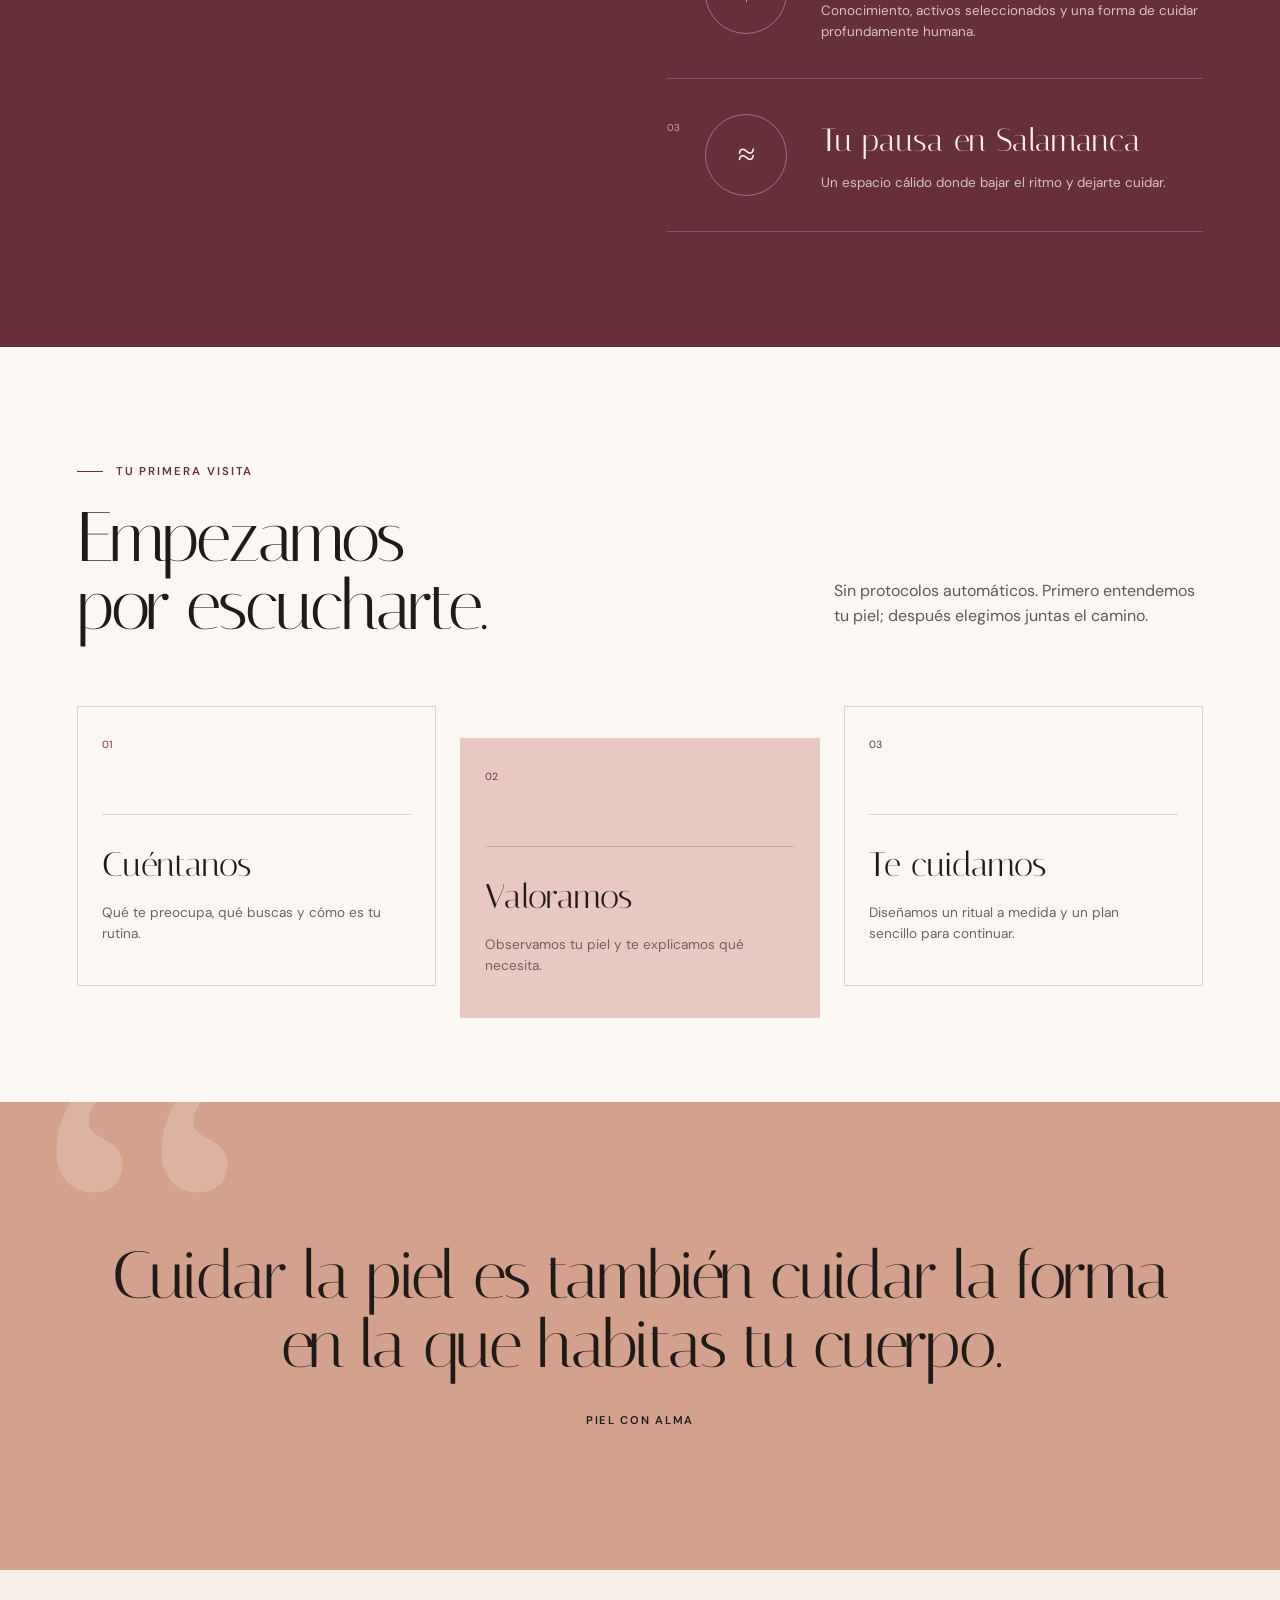
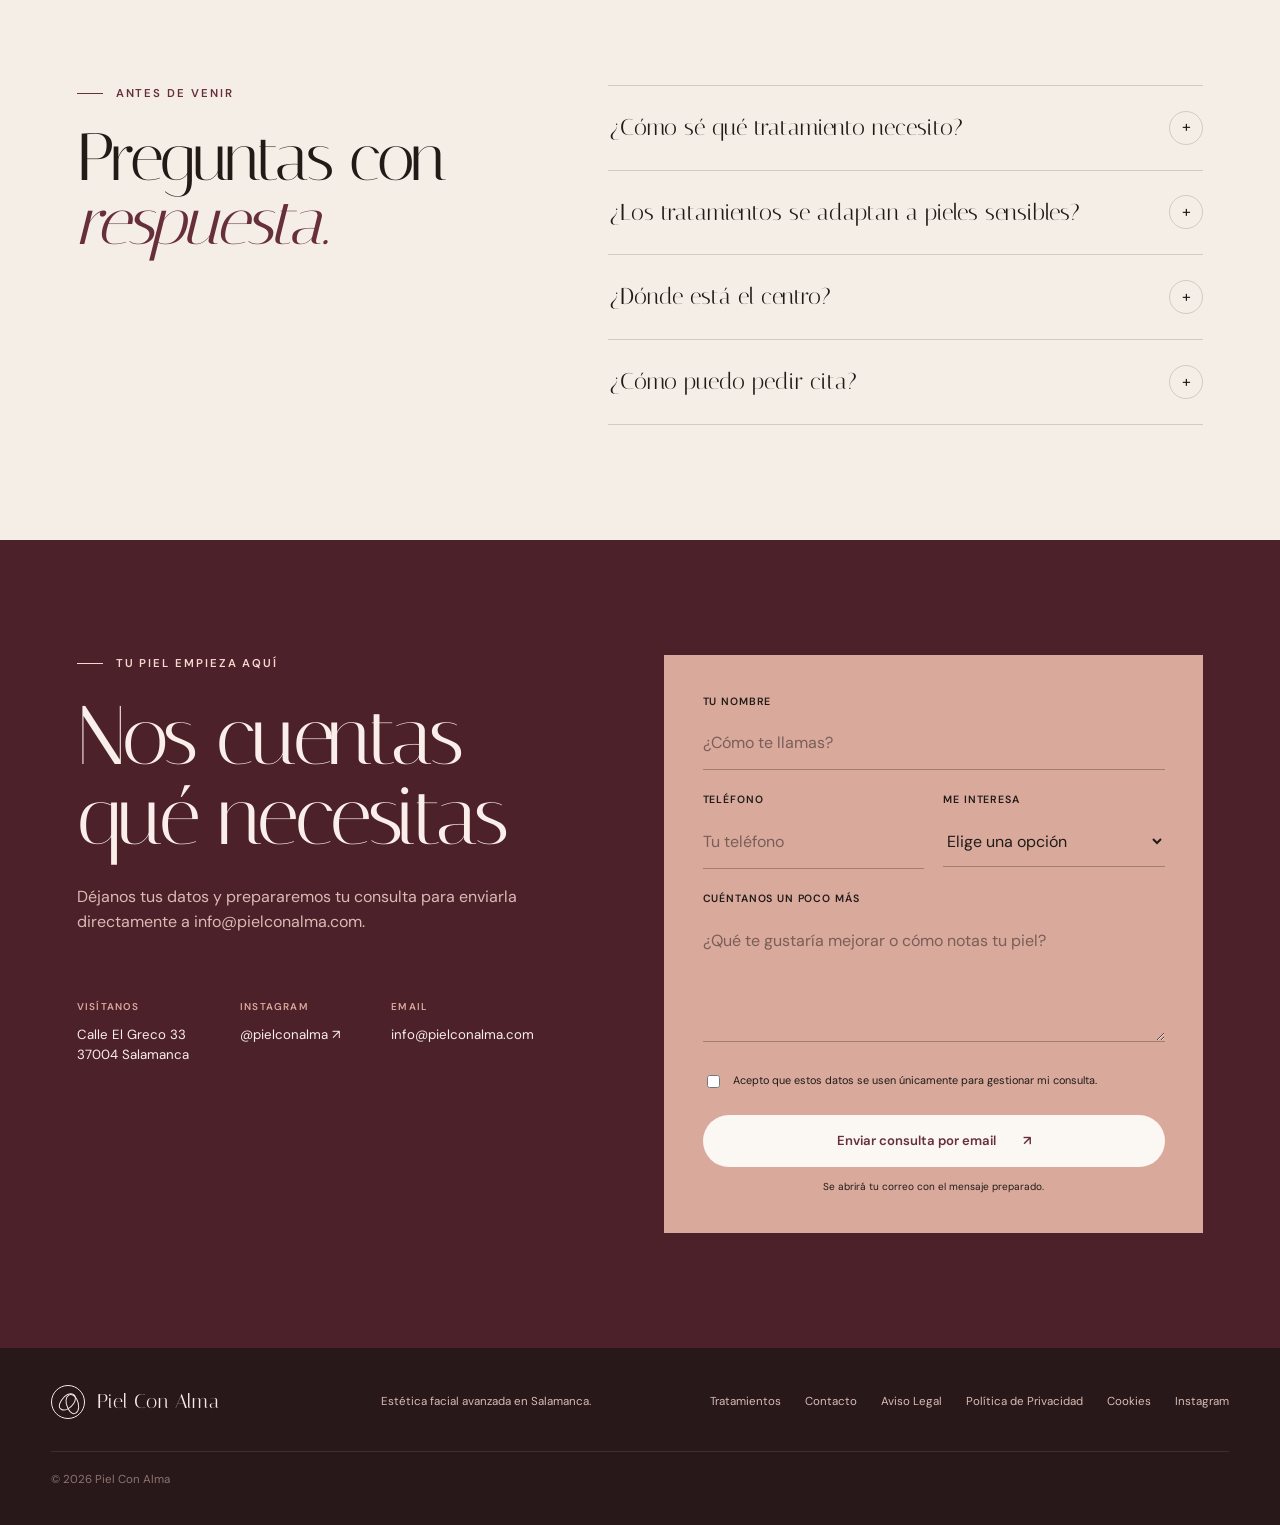
==== commit 89cf8300: "Enhance hero CTA visibility" ====
--- a/index.html
+++ b/index.html
@@ -9,6 +9,7 @@
     />
     <meta name="theme-color" content="#f5eee7" />
     <title>Piel Con Alma · Estética facial en Salamanca</title>
+    <link rel="icon" type="image/svg+xml" href="assets/favicon.svg" />
     <link rel="preconnect" href="https://fonts.googleapis.com" />
     <link rel="preconnect" href="https://fonts.gstatic.com" crossorigin />
     <link
@@ -16,21 +17,31 @@
       rel="stylesheet"
     />
     <link rel="stylesheet" href="styles.css?v=2" />
+    <link rel="stylesheet" href="hero-cta.css?v=1" />
   </head>
   <body>
     <a class="skip-link" href="#contenido">Saltar al contenido</a>
 
     <header class="site-header" id="inicio">
       <a class="brand" href="#inicio" aria-label="Piel Con Alma, inicio">
-        <span class="brand-mark" aria-hidden="true"><span></span><span></span></span>
+        <span class="brand-mark" aria-hidden="true">
+          <span></span>
+          <span></span>
+        </span>
         <span class="brand-name">Piel Con Alma</span>
       </a>
+
       <button class="menu-toggle" type="button" aria-expanded="false" aria-controls="main-nav">
-        <span></span><span></span><span class="sr-only">Abrir menú</span>
+        <span></span>
+        <span></span>
+        <span class="sr-only">Abrir menú</span>
       </button>
+
       <nav class="main-nav" id="main-nav" aria-label="Navegación principal">
-        <a href="#tratamientos">Tratamientos</a><a href="#experiencia">La experiencia</a>
-        <a href="#preguntas">Preguntas</a><a class="nav-cta" href="#contacto">Pide tu valoración</a>
+        <a href="#tratamientos">Tratamientos</a>
+        <a href="#experiencia">La experiencia</a>
+        <a href="#preguntas">Preguntas</a>
+        <a class="nav-cta" href="mailto:info@pielconalma.com?subject=Valoraci%C3%B3n%20facial%20en%20Piel%20Con%20Alma">Pide tu valoración</a>
       </nav>
     </header>
 
@@ -39,102 +50,401 @@
         <div class="hero-copy reveal">
           <p class="eyebrow">Estética facial avanzada · Salamanca</p>
           <h1>Tu piel.<br /><em>Tu momento.</em></h1>
-          <p class="hero-intro">Tratamientos personalizados que unen técnica, escucha y cuidado para que tu piel se sienta tan bien como se ve.</p>
+          <p class="hero-intro">
+            Tratamientos personalizados que unen técnica, escucha y cuidado para que tu piel se
+            sienta tan bien como se ve.
+          </p>
           <div class="hero-actions">
-            <a class="button button-dark" href="#contacto">Quiero cuidar mi piel <span aria-hidden="true">↗</span></a>
+            <div class="hero-cta">
+              <p class="hero-cta-kicker">Valoración facial personalizada</p>
+              <a class="button button-dark hero-primary-cta" href="mailto:info@pielconalma.com?subject=Valoraci%C3%B3n%20facial%20en%20Piel%20Con%20Alma">
+                <strong>Pide tu valoración</strong>
+                <small>te orientamos por email</small>
+                <span aria-hidden="true">↗</span>
+              </a>
+              <p class="hero-cta-note">Cuéntanos tu caso y te orientamos con el tratamiento más adecuado.</p>
+            </div>
             <a class="text-link" href="#tratamientos">Descubrir tratamientos <span>↓</span></a>
           </div>
           <div class="hero-trust" aria-label="Valores de Piel Con Alma">
-            <span>01</span><p>Diagnóstico personal</p><span>02</span><p>Rituales a medida</p><span>03</span><p>Resultados naturales</p>
-          </div>
-        </div>
+            <span>01</span>
+            <p>Diagnóstico personal</p>
+            <span>02</span>
+            <p>Rituales a medida</p>
+            <span>03</span>
+            <p>Resultados naturales</p>
+          </div>
+        </div>
+
         <div class="hero-visual reveal reveal-delay">
-          <div class="hero-photo"><img src="assets/hero-facial.jpg" alt="Mujer recibiendo un masaje facial relajante en un ambiente cálido" /></div>
+          <div class="hero-photo">
+            <img
+              src="assets/hero-facial.jpg"
+              alt="Mujer recibiendo un masaje facial relajante en un ambiente cálido"
+            />
+          </div>
           <div class="hero-stamp" aria-hidden="true">
-            <svg viewBox="0 0 150 150"><defs><path id="circlePath" d="M75,75 m-55,0 a55,55 0 1,1 110,0 a55,55 0 1,1 -110,0" /></defs><text><textPath href="#circlePath">BELLEZA CONSCIENTE · CUIDADO REAL · </textPath></text></svg><span>alma</span>
-          </div>
-          <div class="hero-note"><span class="spark">✦</span><p>Una pausa para volver a ti</p></div>
-        </div>
-      </section>
-
-      <div class="ticker" aria-hidden="true"><div class="ticker-track"><span>BIOESTIMULACIÓN</span><i>✦</i><span>GLASS SKIN</span><i>✦</i><span>EXOSOMAS</span><i>✦</i><span>HIDRATACIÓN</span><i>✦</i><span>MASAJE FACIAL</span><i>✦</i><span>BIOESTIMULACIÓN</span><i>✦</i><span>GLASS SKIN</span><i>✦</i><span>EXOSOMAS</span><i>✦</i></div></div>
+            <svg viewBox="0 0 150 150">
+              <defs>
+                <path
+                  id="circlePath"
+                  d="M75,75 m-55,0 a55,55 0 1,1 110,0 a55,55 0 1,1 -110,0"
+                />
+              </defs>
+              <text>
+                <textPath href="#circlePath">BELLEZA CONSCIENTE · CUIDADO REAL · </textPath>
+              </text>
+            </svg>
+            <span>alma</span>
+          </div>
+          <div class="hero-note">
+            <span class="spark">✦</span>
+            <p>Una pausa para volver a ti</p>
+          </div>
+        </div>
+      </section>
+
+      <div class="ticker" aria-hidden="true">
+        <div class="ticker-track">
+          <span>BIOESTIMULACIÓN</span><i>✦</i>
+          <span>GLASS SKIN</span><i>✦</i>
+          <span>EXOSOMAS</span><i>✦</i>
+          <span>HIDRATACIÓN</span><i>✦</i>
+          <span>MASAJE FACIAL</span><i>✦</i>
+          <span>BIOESTIMULACIÓN</span><i>✦</i>
+          <span>GLASS SKIN</span><i>✦</i>
+          <span>EXOSOMAS</span><i>✦</i>
+        </div>
+      </div>
 
       <section class="manifesto section-pad" id="experiencia">
-        <div class="manifesto-label reveal"><span>01</span><p>Nuestra manera de cuidarte</p></div>
+        <div class="manifesto-label reveal">
+          <span>01</span>
+          <p>Nuestra manera de cuidarte</p>
+        </div>
         <div class="manifesto-copy reveal">
           <h2>Tu piel no necesita más ruido. Necesita que la <em>escuchen.</em></h2>
-          <div class="manifesto-bottom"><p>Observamos cómo está tu piel hoy, qué necesita y qué quieres sentir. A partir de ahí, diseñamos un cuidado honesto: preciso, sensorial y hecho para ti.</p><a class="circle-link" href="#contacto" aria-label="Pedir una valoración"><span>Hablemos</span><b>↗</b></a></div>
+          <div class="manifesto-bottom">
+            <p>
+              Observamos cómo está tu piel hoy, qué necesita y qué quieres sentir. A partir de ahí,
+              diseñamos un cuidado honesto: preciso, sensorial y hecho para ti.
+            </p>
+            <a class="circle-link" href="mailto:info@pielconalma.com?subject=Valoraci%C3%B3n%20facial%20en%20Piel%20Con%20Alma" aria-label="Pedir una valoración por email">
+              <span>Hablemos</span>
+              <b>↗</b>
+            </a>
+          </div>
         </div>
       </section>
 
       <section class="treatments section-pad" id="tratamientos">
-        <div class="section-heading reveal"><div><p class="eyebrow">Tratamientos destacados</p><h2>El ritual que<br />tu piel pide.</h2></div><p>Cada tratamiento comienza con una valoración para adaptar activos, intensidad y protocolo a tu momento.</p></div>
+        <div class="section-heading reveal">
+          <div>
+            <p class="eyebrow">Tratamientos destacados</p>
+            <h2>El ritual que<br />tu piel pide.</h2>
+          </div>
+          <p>
+            Cada tratamiento comienza con una valoración para adaptar activos, intensidad y
+            protocolo a tu momento.
+          </p>
+        </div>
+
         <div class="treatment-grid">
           <article class="treatment-card treatment-card-large reveal">
-            <div class="card-image"><img src="assets/glass-skin.jpg" alt="Aplicación de un tratamiento hidratante Glass Skin" loading="lazy" /><span class="card-index">01</span></div>
-            <div class="card-copy"><div><p>Luminosidad · Hidratación</p><h3>Glass Skin</h3></div><a href="#contacto" aria-label="Consultar sobre Glass Skin">↗</a></div>
-            <p class="card-description">Un protocolo de hidratación intensiva para una piel de aspecto fresco, uniforme y luminoso.</p>
-          </article>
+            <div class="card-image">
+              <img
+                src="assets/glass-skin.jpg"
+                alt="Aplicación de un tratamiento hidratante Glass Skin"
+                loading="lazy"
+              />
+              <span class="card-index">01</span>
+            </div>
+            <div class="card-copy">
+              <div>
+                <p>Luminosidad · Hidratación</p>
+                <h3>Glass Skin</h3>
+              </div>
+              <a href="mailto:info@pielconalma.com?subject=Consulta%20sobre%20Glass%20Skin" aria-label="Consultar sobre Glass Skin por email">↗</a>
+            </div>
+            <p class="card-description">
+              Un protocolo de hidratación intensiva para una piel de aspecto fresco, uniforme y
+              luminoso.
+            </p>
+          </article>
+
           <article class="treatment-card reveal reveal-delay">
-            <div class="card-orbit" aria-hidden="true"><span class="orbit-one"></span><span class="orbit-two"></span><strong>+</strong></div>
-            <div class="card-copy"><div><p>Renovación · Firmeza</p><h3>Bioestimulación &amp; Exosomas</h3></div><a href="#contacto" aria-label="Consultar sobre bioestimulación y exosomas">↗</a></div>
-            <p class="card-description">Tratamientos avanzados enfocados en acompañar los procesos naturales de renovación de la piel.</p>
-          </article>
+            <div class="card-orbit" aria-hidden="true">
+              <span class="orbit-one"></span>
+              <span class="orbit-two"></span>
+              <strong>+</strong>
+            </div>
+            <div class="card-copy">
+              <div>
+                <p>Renovación · Firmeza</p>
+                <h3>Bioestimulación &amp; Exosomas</h3>
+              </div>
+              <a href="mailto:info@pielconalma.com?subject=Consulta%20sobre%20bioestimulaci%C3%B3n%20y%20exosomas" aria-label="Consultar sobre bioestimulación y exosomas por email">↗</a>
+            </div>
+            <p class="card-description">
+              Tratamientos avanzados enfocados en acompañar los procesos naturales de renovación de
+              la piel.
+            </p>
+          </article>
+
           <article class="treatment-card treatment-card-photo reveal">
-            <div class="card-image"><img src="assets/masaje-facial.jpg" alt="Mujer disfrutando de un masaje facial" loading="lazy" /><span class="card-index">03</span></div>
-            <div class="card-copy"><div><p>Calma · Bienestar</p><h3>Masaje facial</h3></div><a href="#contacto" aria-label="Consultar sobre masaje facial">↗</a></div>
-            <p class="card-description">Maniobras relajantes y estimulantes que liberan tensión y devuelven vitalidad al rostro.</p>
-          </article>
-        </div>
-        <div class="treatment-footer reveal"><p>También realizamos tratamientos de oxigenación, hidratación y bienestar.</p><a class="button button-outline" href="#contacto">Encontrar mi tratamiento</a></div>
+            <div class="card-image">
+              <img
+                src="assets/masaje-facial.jpg"
+                alt="Mujer disfrutando de un masaje facial"
+                loading="lazy"
+              />
+              <span class="card-index">03</span>
+            </div>
+            <div class="card-copy">
+              <div>
+                <p>Calma · Bienestar</p>
+                <h3>Masaje facial</h3>
+              </div>
+              <a href="mailto:info@pielconalma.com?subject=Consulta%20sobre%20masaje%20facial" aria-label="Consultar sobre masaje facial por email">↗</a>
+            </div>
+            <p class="card-description">
+              Maniobras relajantes y estimulantes que liberan tensión y devuelven vitalidad al
+              rostro.
+            </p>
+          </article>
+        </div>
+
+        <div class="treatment-footer reveal">
+          <p>También realizamos tratamientos de oxigenación, hidratación y bienestar.</p>
+          <a class="button button-outline" href="mailto:info@pielconalma.com?subject=Quiero%20encontrar%20mi%20tratamiento%20facial">Encontrar mi tratamiento</a>
+        </div>
       </section>
 
       <section class="benefits">
-        <div class="benefit-intro reveal"><p class="eyebrow light">Más que un tratamiento</p><h2>Un cuidado que se nota.<br /><em>Y se siente.</em></h2></div>
+        <div class="benefit-intro reveal">
+          <p class="eyebrow light">Más que un tratamiento</p>
+          <h2>Un cuidado que se nota.<br /><em>Y se siente.</em></h2>
+        </div>
         <div class="benefit-list">
-          <article class="benefit-item reveal"><span>01</span><div class="benefit-icon" aria-hidden="true">◌</div><div><h3>Personalización real</h3><p>No hay dos pieles iguales. Tu protocolo tampoco debería serlo.</p></div></article>
-          <article class="benefit-item reveal"><span>02</span><div class="benefit-icon" aria-hidden="true">✦</div><div><h3>Técnica + sensibilidad</h3><p>Conocimiento, activos seleccionados y una forma de cuidar profundamente humana.</p></div></article>
-          <article class="benefit-item reveal"><span>03</span><div class="benefit-icon" aria-hidden="true">≈</div><div><h3>Tu pausa en Salamanca</h3><p>Un espacio cálido donde bajar el ritmo y dejarte cuidar.</p></div></article>
+          <article class="benefit-item reveal">
+            <span>01</span>
+            <div class="benefit-icon" aria-hidden="true">◌</div>
+            <div>
+              <h3>Personalización real</h3>
+              <p>No hay dos pieles iguales. Tu protocolo tampoco debería serlo.</p>
+            </div>
+          </article>
+          <article class="benefit-item reveal">
+            <span>02</span>
+            <div class="benefit-icon" aria-hidden="true">✦</div>
+            <div>
+              <h3>Técnica + sensibilidad</h3>
+              <p>Conocimiento, activos seleccionados y una forma de cuidar profundamente humana.</p>
+            </div>
+          </article>
+          <article class="benefit-item reveal">
+            <span>03</span>
+            <div class="benefit-icon" aria-hidden="true">≈</div>
+            <div>
+              <h3>Tu pausa en Salamanca</h3>
+              <p>Un espacio cálido donde bajar el ritmo y dejarte cuidar.</p>
+            </div>
+          </article>
         </div>
       </section>
 
       <section class="journey section-pad">
-        <div class="section-heading compact reveal"><div><p class="eyebrow">Tu primera visita</p><h2>Empezamos<br />por escucharte.</h2></div><p>Sin protocolos automáticos. Primero entendemos tu piel; después elegimos juntas el camino.</p></div>
+        <div class="section-heading compact reveal">
+          <div>
+            <p class="eyebrow">Tu primera visita</p>
+            <h2>Empezamos<br />por escucharte.</h2>
+          </div>
+          <p>
+            Sin protocolos automáticos. Primero entendemos tu piel; después elegimos juntas el
+            camino.
+          </p>
+        </div>
+
         <ol class="journey-steps">
-          <li class="reveal"><span>01</span><div class="step-line"></div><h3>Cuéntanos</h3><p>Qué te preocupa, qué buscas y cómo es tu rutina.</p></li>
-          <li class="reveal reveal-delay"><span>02</span><div class="step-line"></div><h3>Valoramos</h3><p>Observamos tu piel y te explicamos qué necesita.</p></li>
-          <li class="reveal"><span>03</span><div class="step-line"></div><h3>Te cuidamos</h3><p>Diseñamos un ritual a medida y un plan sencillo para continuar.</p></li>
+          <li class="reveal">
+            <span>01</span>
+            <div class="step-line"></div>
+            <h3>Cuéntanos</h3>
+            <p>Qué te preocupa, qué buscas y cómo es tu rutina.</p>
+          </li>
+          <li class="reveal reveal-delay">
+            <span>02</span>
+            <div class="step-line"></div>
+            <h3>Valoramos</h3>
+            <p>Observamos tu piel y te explicamos qué necesita.</p>
+          </li>
+          <li class="reveal">
+            <span>03</span>
+            <div class="step-line"></div>
+            <h3>Te cuidamos</h3>
+            <p>Diseñamos un ritual a medida y un plan sencillo para continuar.</p>
+          </li>
         </ol>
       </section>
 
-      <section class="quote-section"><div class="quote-mark" aria-hidden="true">“</div><blockquote class="reveal">Cuidar la piel es también cuidar la forma en la que habitas tu cuerpo.</blockquote><p>Piel Con Alma</p></section>
+      <section class="quote-section">
+        <div class="quote-mark" aria-hidden="true">“</div>
+        <blockquote class="reveal">
+          Cuidar la piel es también cuidar la forma en la que habitas tu cuerpo.
+        </blockquote>
+        <p>Piel Con Alma</p>
+      </section>
 
       <section class="faq section-pad" id="preguntas">
-        <div class="faq-title reveal"><p class="eyebrow">Antes de venir</p><h2>Preguntas con<br /><em>respuesta.</em></h2></div>
+        <div class="faq-title reveal">
+          <p class="eyebrow">Antes de venir</p>
+          <h2>Preguntas con<br /><em>respuesta.</em></h2>
+        </div>
         <div class="faq-list reveal">
-          <details><summary>¿Cómo sé qué tratamiento necesito?<span aria-hidden="true">+</span></summary><p>No tienes que elegirlo sola. En la primera visita valoramos tu piel, escuchamos tus objetivos y te recomendamos el protocolo más adecuado.</p></details>
-          <details><summary>¿Los tratamientos se adaptan a pieles sensibles?<span aria-hidden="true">+</span></summary><p>Sí. Ajustamos activos, técnica e intensidad según el estado y la sensibilidad de tu piel. Cuéntanos cualquier condición o tratamiento previo durante la valoración.</p></details>
-          <details><summary>¿Dónde está el centro?<span aria-hidden="true">+</span></summary><p>Estamos en Calle El Greco 33, 37004 Salamanca. Puedes abrir la ubicación desde el enlace del pie de página.</p></details>
-          <details><summary>¿Cómo puedo pedir cita?<span aria-hidden="true">+</span></summary><p>Completa el formulario de esta página. Prepararemos el mensaje para que puedas enviárnoslo directamente por Instagram.</p></details>
+          <details>
+            <summary>
+              ¿Cómo sé qué tratamiento necesito?
+              <span aria-hidden="true">+</span>
+            </summary>
+            <p>
+              No tienes que elegirlo sola. En la primera visita valoramos tu piel, escuchamos tus
+              objetivos y te recomendamos el protocolo más adecuado.
+            </p>
+          </details>
+          <details>
+            <summary>
+              ¿Los tratamientos se adaptan a pieles sensibles?
+              <span aria-hidden="true">+</span>
+            </summary>
+            <p>
+              Sí. Ajustamos activos, técnica e intensidad según el estado y la sensibilidad de tu
+              piel. Cuéntanos cualquier condición o tratamiento previo durante la valoración.
+            </p>
+          </details>
+          <details>
+            <summary>
+              ¿Dónde está el centro?
+              <span aria-hidden="true">+</span>
+            </summary>
+            <p>
+              Estamos en Calle El Greco 33, 37004 Salamanca. Puedes abrir la ubicación desde el
+              enlace del pie de página.
+            </p>
+          </details>
+          <details>
+            <summary>
+              ¿Cómo puedo pedir cita?
+              <span aria-hidden="true">+</span>
+            </summary>
+            <p>
+              Completa el formulario de esta página y se abrirá un email dirigido a
+              info@pielconalma.com con tu consulta preparada.
+            </p>
+          </details>
         </div>
       </section>
 
       <section class="contact" id="contacto">
         <div class="contact-copy reveal">
-          <p class="eyebrow light">Tu piel empieza aquí</p><h2>¿Nos cuentas qué necesita?</h2><p>Déjanos tus datos y prepararemos tu consulta para enviarla a Piel Con Alma por Instagram.</p>
-          <div class="contact-details"><a href="https://www.google.com/maps/search/?api=1&query=Calle+El+Greco+33+37004+Salamanca" target="_blank" rel="noreferrer"><span>Visítanos</span>Calle El Greco 33<br />37004 Salamanca</a><a href="https://www.instagram.com/pielconalma/" target="_blank" rel="noreferrer"><span>Instagram</span>@pielconalma ↗</a></div>
-        </div>
-        <form class="contact-form reveal reveal-delay" id="contact-form">
-          <div class="field"><label for="name">Tu nombre</label><input id="name" name="name" type="text" autocomplete="name" placeholder="¿Cómo te llamas?" required /></div>
-          <div class="field-row"><div class="field"><label for="phone">Teléfono</label><input id="phone" name="phone" type="tel" autocomplete="tel" placeholder="Tu teléfono" required /></div><div class="field"><label for="treatment">Me interesa</label><select id="treatment" name="treatment" required><option value="" selected disabled>Elige una opción</option><option>Valoración facial</option><option>Glass Skin</option><option>Bioestimulación / Exosomas</option><option>Masaje facial</option><option>Otro tratamiento</option></select></div></div>
-          <div class="field"><label for="message">Cuéntanos un poco más</label><textarea id="message" name="message" rows="4" placeholder="¿Qué te gustaría mejorar o cómo notas tu piel?"></textarea></div>
-          <label class="privacy"><input type="checkbox" required /><span>Acepto que estos datos se usen únicamente para gestionar mi consulta.</span></label>
-          <button class="button button-light" type="submit">Preparar mi consulta <span aria-hidden="true">↗</span></button><p class="form-note">No se enviará nada sin que tú lo confirmes.</p>
-          <div class="form-success" id="form-success" role="status" aria-live="polite"><span>✓</span><div><strong>Tu mensaje está preparado.</strong><p>Cópialo y envíalo por mensaje directo a Piel Con Alma.</p><button type="button" id="copy-message">Copiar mensaje</button><a href="https://www.instagram.com/pielconalma/" target="_blank" rel="noreferrer">Abrir Instagram ↗</a></div></div>
+          <p class="eyebrow light">Tu piel empieza aquí</p>
+          <h2>Nos cuentas qué necesitas</h2>
+          <p>
+            Déjanos tus datos y prepararemos tu consulta para enviarla directamente a
+            info@pielconalma.com.
+          </p>
+          <div class="contact-details">
+            <a
+              href="https://www.google.com/maps/search/?api=1&query=Calle+El+Greco+33+37004+Salamanca"
+              target="_blank"
+              rel="noreferrer"
+            >
+              <span>Visítanos</span>
+              Calle El Greco 33<br />37004 Salamanca
+            </a>
+            <a href="https://www.instagram.com/pielconalma/" target="_blank" rel="noreferrer">
+              <span>Instagram</span>
+              @pielconalma ↗
+            </a>
+            <a href="mailto:info@pielconalma.com">
+              <span>Email</span>
+              info@pielconalma.com
+            </a>
+          </div>
+        </div>
+
+        <form class="contact-form reveal reveal-delay" id="contact-form" action="mailto:info@pielconalma.com" method="post" enctype="text/plain">
+          <div class="field">
+            <label for="name">Tu nombre</label>
+            <input id="name" name="name" type="text" autocomplete="name" placeholder="¿Cómo te llamas?" required />
+          </div>
+          <div class="field-row">
+            <div class="field">
+              <label for="phone">Teléfono</label>
+              <input id="phone" name="phone" type="tel" autocomplete="tel" placeholder="Tu teléfono" required />
+            </div>
+            <div class="field">
+              <label for="treatment">Me interesa</label>
+              <select id="treatment" name="treatment" required>
+                <option value="" selected disabled>Elige una opción</option>
+                <option>Valoración facial</option>
+                <option>Glass Skin</option>
+                <option>Bioestimulación / Exosomas</option>
+                <option>Masaje facial</option>
+                <option>Otro tratamiento</option>
+              </select>
+            </div>
+          </div>
+          <div class="field">
+            <label for="message">Cuéntanos un poco más</label>
+            <textarea
+              id="message"
+              name="message"
+              rows="4"
+              placeholder="¿Qué te gustaría mejorar o cómo notas tu piel?"
+            ></textarea>
+          </div>
+          <label class="privacy">
+            <input type="checkbox" required />
+            <span>Acepto que estos datos se usen únicamente para gestionar mi consulta.</span>
+          </label>
+          <button class="button button-light" type="submit">
+            Enviar consulta por email
+            <span aria-hidden="true">↗</span>
+          </button>
+          <p class="form-note">Se abrirá tu correo con el mensaje preparado.</p>
+
+          <div class="form-success" id="form-success" role="status" aria-live="polite">
+            <span>✓</span>
+            <div>
+              <strong>Tu mensaje está preparado.</strong>
+              <p>Se ha abierto tu email. Si no lo ves, copia el mensaje o pulsa el botón para abrirlo de nuevo.</p>
+              <button type="button" id="copy-message">Copiar mensaje</button>
+              <a id="open-email" href="mailto:info@pielconalma.com">
+                Abrir email ↗
+              </a>
+            </div>
+          </div>
         </form>
       </section>
     </main>
-    <footer><a class="brand footer-brand" href="#inicio"><span class="brand-mark" aria-hidden="true"><span></span><span></span></span><span class="brand-name">Piel Con Alma</span></a><p>Estética facial avanzada en Salamanca.</p><div class="footer-links"><a href="#tratamientos">Tratamientos</a><a href="#contacto">Contacto</a><a href="https://www.instagram.com/pielconalma/" target="_blank" rel="noreferrer">Instagram</a></div><p class="copyright">© <span id="year"></span> Piel Con Alma</p></footer>
+
+    <footer>
+      <a class="brand footer-brand" href="#inicio">
+        <span class="brand-mark" aria-hidden="true"><span></span><span></span></span>
+        <span class="brand-name">Piel Con Alma</span>
+      </a>
+      <p>Estética facial avanzada en Salamanca.</p>
+      <div class="footer-links">
+        <a href="#tratamientos">Tratamientos</a>
+        <a href="#contacto">Contacto</a>
+        <a href="/aviso-legal.html">Aviso Legal</a>
+        <a href="/politica-privacidad.html">Política de Privacidad</a>
+        <a href="/cookies.html">Cookies</a>
+        <a href="https://www.instagram.com/pielconalma/" rel="noopener noreferrer">Instagram</a>
+      </div>
+      <p class="copyright">© <span id="year"></span> Piel Con Alma</p>
+    </footer>
+
     <script src="script.js?v=2"></script>
   </body>
 </html>
--- a/styles.css
+++ b/styles.css
@@ -1,1430 +1 @@
-:root {
-  --cream: #f5eee7;
-  --paper: #fbf7f2;
-  --ink: #211b18;
-  --wine: #672f3a;
-  --wine-dark: #4d212a;
-  --clay: #c97d65;
-  --blush: #e7c9c1;
-  --sand: #d8c8b8;
-  --line: rgba(33, 27, 24, 0.16);
-  --display: "Italiana", "Times New Roman", serif;
-  --sans: "DM Sans", Arial, sans-serif;
-}
-
-* {
-  box-sizing: border-box;
-}
-
-html {
-  scroll-behavior: smooth;
-}
-
-body {
-  margin: 0;
-  color: var(--ink);
-  background: var(--cream);
-  font-family: var(--sans);
-  font-size: 16px;
-  line-height: 1.55;
-  -webkit-font-smoothing: antialiased;
-}
-
-body.menu-open {
-  overflow: hidden;
-}
-
-img {
-  display: block;
-  max-width: 100%;
-}
-
-a {
-  color: inherit;
-  text-decoration: none;
-}
-
-button,
-input,
-select,
-textarea {
-  color: inherit;
-  font: inherit;
-}
-
-button,
-summary {
-  cursor: pointer;
-}
-
-.sr-only {
-  position: absolute;
-  width: 1px;
-  height: 1px;
-  padding: 0;
-  margin: -1px;
-  overflow: hidden;
-  clip: rect(0, 0, 0, 0);
-  white-space: nowrap;
-  border: 0;
-}
-
-.skip-link {
-  position: fixed;
-  z-index: 1000;
-  top: 1rem;
-  left: 1rem;
-  padding: 0.8rem 1rem;
-  color: white;
-  background: var(--wine);
-  transform: translateY(-150%);
-}
-
-.skip-link:focus {
-  transform: translateY(0);
-}
-
-.site-header {
-  position: absolute;
-  z-index: 20;
-  top: 0;
-  left: 0;
-  display: flex;
-  width: 100%;
-  align-items: center;
-  justify-content: space-between;
-  padding: 1.4rem clamp(1.25rem, 4vw, 4.8rem);
-}
-
-.brand {
-  display: inline-flex;
-  align-items: center;
-  gap: 0.75rem;
-}
-
-.brand-name {
-  font-family: var(--display);
-  font-size: 1.22rem;
-  letter-spacing: 0.01em;
-}
-
-.brand-mark {
-  position: relative;
-  display: inline-block;
-  width: 34px;
-  height: 34px;
-  border: 1px solid currentColor;
-  border-radius: 50%;
-}
-
-.brand-mark span {
-  position: absolute;
-  top: 6px;
-  left: 9px;
-  width: 13px;
-  height: 20px;
-  border: 1px solid currentColor;
-  border-radius: 60% 40% 65% 35%;
-  transform: rotate(32deg);
-}
-
-.brand-mark span:last-child {
-  top: 8px;
-  left: 14px;
-  transform: rotate(-28deg);
-}
-
-.main-nav {
-  display: flex;
-  align-items: center;
-  gap: clamp(1.4rem, 2.8vw, 3rem);
-  font-size: 0.84rem;
-}
-
-.main-nav > a:not(.nav-cta) {
-  position: relative;
-}
-
-.main-nav > a:not(.nav-cta)::after {
-  position: absolute;
-  right: 0;
-  bottom: -5px;
-  left: 0;
-  height: 1px;
-  background: currentColor;
-  content: "";
-  transform: scaleX(0);
-  transform-origin: right;
-  transition: transform 0.35s ease;
-}
-
-.main-nav > a:hover::after {
-  transform: scaleX(1);
-  transform-origin: left;
-}
-
-.nav-cta {
-  padding: 0.8rem 1.1rem;
-  border: 1px solid var(--ink);
-  border-radius: 100px;
-  transition: color 0.25s, background 0.25s;
-}
-
-.nav-cta:hover {
-  color: var(--cream);
-  background: var(--ink);
-}
-
-.menu-toggle {
-  display: none;
-  width: 44px;
-  height: 44px;
-  padding: 12px 8px;
-  border: 0;
-  background: transparent;
-}
-
-.menu-toggle > span:not(.sr-only) {
-  display: block;
-  height: 1px;
-  margin: 7px 0;
-  background: currentColor;
-}
-
-.hero {
-  display: grid;
-  min-height: 760px;
-  grid-template-columns: 0.93fr 1.07fr;
-}
-
-.hero-copy {
-  display: flex;
-  flex-direction: column;
-  justify-content: center;
-  padding: 8.4rem clamp(2rem, 5vw, 6.5rem) 3.8rem clamp(1.25rem, 5vw, 6.5rem);
-}
-
-.eyebrow {
-  display: flex;
-  align-items: center;
-  gap: 0.8rem;
-  margin: 0 0 1.5rem;
-  color: var(--wine);
-  font-size: 0.71rem;
-  font-weight: 600;
-  letter-spacing: 0.17em;
-  text-transform: uppercase;
-}
-
-.eyebrow::before {
-  width: 26px;
-  height: 1px;
-  background: currentColor;
-  content: "";
-}
-
-.eyebrow.light {
-  color: #f5d9d0;
-}
-
-h1,
-h2,
-h3,
-p {
-  margin-top: 0;
-}
-
-h1,
-h2,
-h3 {
-  font-family: var(--display);
-  font-weight: 400;
-}
-
-h1 {
-  margin-bottom: 1.6rem;
-  font-size: clamp(4rem, 7.7vw, 8.4rem);
-  line-height: 0.84;
-  letter-spacing: -0.045em;
-}
-
-h1 em,
-h2 em {
-  color: var(--wine);
-  font-weight: 400;
-}
-
-.hero-intro {
-  max-width: 33rem;
-  margin-bottom: 2.2rem;
-  color: #60544e;
-  font-size: clamp(1rem, 1.25vw, 1.18rem);
-}
-
-.hero-actions {
-  display: flex;
-  align-items: center;
-  gap: 1.8rem;
-  margin-bottom: 4.3rem;
-}
-
-.button {
-  display: inline-flex;
-  min-height: 52px;
-  align-items: center;
-  justify-content: center;
-  gap: 1.7rem;
-  padding: 0.9rem 1.35rem;
-  border: 1px solid transparent;
-  border-radius: 100px;
-  font-size: 0.82rem;
-  font-weight: 600;
-  transition: transform 0.25s ease, color 0.25s, background 0.25s;
-}
-
-.button:hover {
-  transform: translateY(-2px);
-}
-
-.button-dark {
-  color: white;
-  background: var(--ink);
-}
-
-.button-dark:hover {
-  background: var(--wine);
-}
-
-.button-outline {
-  border-color: var(--ink);
-}
-
-.button-outline:hover {
-  color: white;
-  background: var(--ink);
-}
-
-.button-light {
-  width: 100%;
-  color: var(--wine);
-  background: var(--paper);
-}
-
-.text-link {
-  padding-bottom: 0.2rem;
-  border-bottom: 1px solid var(--line);
-  font-size: 0.82rem;
-}
-
-.text-link span {
-  margin-left: 0.5rem;
-}
-
-.hero-trust {
-  display: grid;
-  width: 100%;
-  max-width: 34rem;
-  grid-template-columns: auto 1fr auto 1fr auto 1fr;
-  align-items: center;
-  gap: 0.55rem;
-  padding-top: 1.15rem;
-  border-top: 1px solid var(--line);
-  font-size: 0.69rem;
-}
-
-.hero-trust span {
-  color: var(--clay);
-  font-size: 0.57rem;
-}
-
-.hero-trust p {
-  margin: 0;
-}
-
-.hero-visual {
-  position: relative;
-  min-height: 680px;
-  overflow: hidden;
-  border-bottom-left-radius: 10rem;
-}
-
-.hero-photo {
-  width: 100%;
-  height: 100%;
-}
-
-.hero-photo::after {
-  position: absolute;
-  inset: 0;
-  background: linear-gradient(180deg, rgba(55, 31, 26, 0.05), rgba(55, 31, 26, 0.2));
-  content: "";
-}
-
-.hero-photo img {
-  width: 100%;
-  height: 100%;
-  object-fit: cover;
-}
-
-.hero-stamp {
-  position: absolute;
-  z-index: 2;
-  bottom: 3.5rem;
-  left: -4rem;
-  display: grid;
-  width: 130px;
-  height: 130px;
-  place-items: center;
-  color: var(--wine);
-  background: var(--blush);
-  border-radius: 50%;
-}
-
-.hero-stamp svg {
-  position: absolute;
-  inset: 8px;
-  width: calc(100% - 16px);
-  height: calc(100% - 16px);
-  animation: spin 24s linear infinite;
-}
-
-.hero-stamp text {
-  fill: currentColor;
-  font-family: var(--sans);
-  font-size: 9px;
-  font-weight: 600;
-  letter-spacing: 1.5px;
-}
-
-.hero-stamp span {
-  font-family: var(--display);
-  font-size: 1.45rem;
-  font-style: italic;
-}
-
-@keyframes spin {
-  to {
-    transform: rotate(360deg);
-  }
-}
-
-.hero-note {
-  position: absolute;
-  right: 2rem;
-  bottom: 1.7rem;
-  display: flex;
-  align-items: center;
-  gap: 0.8rem;
-  padding: 0.9rem 1.2rem;
-  color: white;
-  border: 1px solid rgba(255, 255, 255, 0.65);
-  border-radius: 100px;
-  backdrop-filter: blur(10px);
-}
-
-.hero-note p {
-  margin: 0;
-  font-size: 0.75rem;
-}
-
-.spark {
-  color: #f1c5b8;
-}
-
-.ticker {
-  overflow: hidden;
-  padding: 1rem 0;
-  color: #f5d9d0;
-  background: var(--wine);
-}
-
-.ticker-track {
-  display: flex;
-  width: max-content;
-  align-items: center;
-  gap: 1.8rem;
-  animation: ticker 27s linear infinite;
-  font-family: var(--display);
-  font-size: 1rem;
-  letter-spacing: 0.08em;
-}
-
-.ticker-track i {
-  font-family: var(--sans);
-  font-size: 0.6rem;
-  font-style: normal;
-}
-
-@keyframes ticker {
-  to {
-    transform: translateX(-50%);
-  }
-}
-
-.section-pad {
-  padding: clamp(5rem, 9vw, 9rem) clamp(1.25rem, 6vw, 7.5rem);
-}
-
-.manifesto {
-  display: grid;
-  grid-template-columns: 0.34fr 1fr;
-  gap: 3rem;
-  background: var(--paper);
-}
-
-.manifesto-label {
-  display: flex;
-  gap: 1.2rem;
-  padding-top: 1.1rem;
-  font-size: 0.72rem;
-}
-
-.manifesto-label span {
-  color: var(--clay);
-}
-
-.manifesto-copy h2,
-.section-heading h2,
-.benefit-intro h2,
-.faq-title h2,
-.contact h2 {
-  margin-bottom: 2rem;
-  font-size: clamp(3rem, 6.1vw, 7.3rem);
-  line-height: 0.96;
-  letter-spacing: -0.042em;
-}
-
-.manifesto-copy h2 {
-  max-width: 62rem;
-}
-
-.manifesto-bottom {
-  display: flex;
-  max-width: 58rem;
-  align-items: flex-end;
-  justify-content: space-between;
-  gap: 3rem;
-}
-
-.manifesto-bottom > p {
-  max-width: 38rem;
-  margin: 0;
-  color: #645852;
-}
-
-.circle-link {
-  display: grid;
-  width: 108px;
-  height: 108px;
-  flex: 0 0 108px;
-  place-content: center;
-  text-align: center;
-  border: 1px solid var(--ink);
-  border-radius: 50%;
-  transition: color 0.3s, background 0.3s, transform 0.3s;
-}
-
-.circle-link:hover {
-  color: white;
-  background: var(--wine);
-  border-color: var(--wine);
-  transform: rotate(-8deg);
-}
-
-.circle-link span {
-  font-size: 0.72rem;
-}
-
-.circle-link b {
-  margin-top: 0.25rem;
-  font-weight: 400;
-}
-
-.treatments {
-  background: var(--cream);
-}
-
-.section-heading {
-  display: grid;
-  grid-template-columns: 1fr 0.52fr;
-  align-items: end;
-  gap: 3rem;
-  margin-bottom: 4.2rem;
-}
-
-.section-heading h2 {
-  margin: 0;
-}
-
-.section-heading > p {
-  max-width: 29rem;
-  margin-bottom: 0.65rem;
-  color: #645852;
-}
-
-.treatment-grid {
-  display: grid;
-  grid-template-columns: 1fr 0.72fr 1fr;
-  gap: 1rem;
-  align-items: start;
-}
-
-.treatment-card {
-  min-height: 470px;
-  padding: 1rem;
-  background: #ead8d1;
-}
-
-.treatment-card-large {
-  margin-top: 4.8rem;
-  background: var(--paper);
-}
-
-.treatment-card-photo {
-  margin-top: 1.8rem;
-  background: #d9cabd;
-}
-
-.card-image {
-  position: relative;
-  overflow: hidden;
-  aspect-ratio: 4 / 4.55;
-}
-
-.card-image img {
-  width: 100%;
-  height: 100%;
-  object-fit: cover;
-  transition: transform 0.7s ease;
-}
-
-.treatment-card:hover .card-image img {
-  transform: scale(1.035);
-}
-
-.card-index {
-  position: absolute;
-  top: 0.8rem;
-  right: 0.8rem;
-  display: grid;
-  width: 34px;
-  height: 34px;
-  place-items: center;
-  color: white;
-  background: rgba(34, 28, 25, 0.45);
-  border: 1px solid rgba(255, 255, 255, 0.5);
-  border-radius: 50%;
-  font-size: 0.62rem;
-  backdrop-filter: blur(6px);
-}
-
-.card-copy {
-  display: flex;
-  align-items: flex-end;
-  justify-content: space-between;
-  gap: 1rem;
-  margin-top: 1.25rem;
-}
-
-.card-copy p {
-  margin-bottom: 0.25rem;
-  color: #786761;
-  font-size: 0.62rem;
-  font-weight: 600;
-  letter-spacing: 0.1em;
-  text-transform: uppercase;
-}
-
-.card-copy h3 {
-  margin: 0;
-  font-size: clamp(1.65rem, 2.4vw, 2.55rem);
-  line-height: 1.02;
-}
-
-.card-copy a {
-  display: grid;
-  width: 40px;
-  height: 40px;
-  flex: 0 0 40px;
-  place-items: center;
-  border: 1px solid var(--ink);
-  border-radius: 50%;
-  transition: color 0.25s, background 0.25s;
-}
-
-.card-copy a:hover {
-  color: white;
-  background: var(--wine);
-  border-color: var(--wine);
-}
-
-.card-description {
-  margin: 1.1rem 0 0;
-  padding-top: 1rem;
-  color: #71635d;
-  border-top: 1px solid rgba(33, 27, 24, 0.12);
-  font-size: 0.8rem;
-}
-
-.card-orbit {
-  position: relative;
-  display: grid;
-  overflow: hidden;
-  aspect-ratio: 1 / 1.28;
-  place-items: center;
-  color: #f0d6d0;
-  background: var(--wine);
-}
-
-.card-orbit span {
-  position: absolute;
-  width: 70%;
-  height: 70%;
-  border: 1px solid rgba(242, 218, 210, 0.6);
-  border-radius: 50%;
-}
-
-.card-orbit .orbit-one {
-  transform: rotate(55deg);
-}
-
-.card-orbit .orbit-two {
-  transform: rotate(-55deg);
-}
-
-.card-orbit::before,
-.card-orbit::after {
-  position: absolute;
-  width: 30%;
-  height: 73%;
-  border: 1px solid rgba(242, 218, 210, 0.45);
-  border-radius: 50%;
-  content: "";
-  transform: rotate(30deg);
-}
-
-.card-orbit::after {
-  transform: rotate(-30deg);
-}
-
-.card-orbit strong {
-  font-family: var(--display);
-  font-size: 5rem;
-  font-weight: 400;
-}
-
-.treatment-footer {
-  display: flex;
-  align-items: center;
-  justify-content: space-between;
-  gap: 2rem;
-  margin-top: 3.2rem;
-  padding-top: 1.4rem;
-  border-top: 1px solid var(--line);
-}
-
-.treatment-footer p {
-  margin: 0;
-  color: #6b5e58;
-  font-size: 0.86rem;
-}
-
-.benefits {
-  display: grid;
-  grid-template-columns: 1fr 1.1fr;
-  gap: clamp(3rem, 8vw, 9rem);
-  padding: clamp(5rem, 9vw, 9rem) clamp(1.25rem, 6vw, 7.5rem);
-  color: #faeee9;
-  background: var(--wine);
-}
-
-.benefit-intro {
-  position: sticky;
-  top: 4rem;
-  align-self: start;
-}
-
-.benefit-intro h2 {
-  color: #faeee9;
-}
-
-.benefit-intro h2 em {
-  color: #e5ada0;
-}
-
-.benefit-item {
-  display: grid;
-  grid-template-columns: auto 90px 1fr;
-  align-items: center;
-  gap: 1.6rem;
-  padding: 2.2rem 0;
-  border-top: 1px solid rgba(255, 255, 255, 0.2);
-}
-
-.benefit-item:last-child {
-  border-bottom: 1px solid rgba(255, 255, 255, 0.2);
-}
-
-.benefit-item > span {
-  align-self: start;
-  padding-top: 0.4rem;
-  color: #dda497;
-  font-size: 0.62rem;
-}
-
-.benefit-icon {
-  display: grid;
-  width: 82px;
-  height: 82px;
-  place-items: center;
-  border: 1px solid rgba(255, 255, 255, 0.35);
-  border-radius: 50%;
-  font-family: var(--display);
-  font-size: 2rem;
-}
-
-.benefit-item h3 {
-  margin-bottom: 0.5rem;
-  font-size: 2rem;
-}
-
-.benefit-item p {
-  max-width: 24rem;
-  margin: 0;
-  color: #dbc2bc;
-  font-size: 0.84rem;
-}
-
-.journey {
-  background: var(--paper);
-}
-
-.section-heading.compact h2 {
-  font-size: clamp(3.2rem, 5.5vw, 6.3rem);
-}
-
-.journey-steps {
-  display: grid;
-  margin: 0;
-  padding: 0;
-  grid-template-columns: repeat(3, 1fr);
-  gap: 1.5rem;
-  list-style: none;
-}
-
-.journey-steps li {
-  min-height: 280px;
-  padding: 1.5rem;
-  border: 1px solid var(--line);
-}
-
-.journey-steps li:nth-child(2) {
-  background: var(--blush);
-  border-color: transparent;
-  transform: translateY(2rem);
-}
-
-.journey-steps > li > span {
-  color: var(--wine);
-  font-size: 0.65rem;
-}
-
-.step-line {
-  width: 100%;
-  height: 1px;
-  margin: 3.6rem 0 1.5rem;
-  background: var(--line);
-}
-
-.journey-steps h3 {
-  margin-bottom: 0.7rem;
-  font-size: 2.1rem;
-}
-
-.journey-steps p {
-  max-width: 18rem;
-  margin: 0;
-  color: #6f625c;
-  font-size: 0.85rem;
-}
-
-.quote-section {
-  position: relative;
-  overflow: hidden;
-  padding: clamp(6rem, 11vw, 11rem) 8vw;
-  text-align: center;
-  background: #d4a18f;
-}
-
-.quote-section blockquote {
-  position: relative;
-  z-index: 2;
-  max-width: 67rem;
-  margin: 0 auto 2rem;
-  font-family: var(--display);
-  font-size: clamp(2.7rem, 5.2vw, 6.1rem);
-  line-height: 1.03;
-  letter-spacing: -0.035em;
-}
-
-.quote-section > p {
-  position: relative;
-  z-index: 2;
-  margin: 0;
-  font-size: 0.7rem;
-  font-weight: 600;
-  letter-spacing: 0.15em;
-  text-transform: uppercase;
-}
-
-.quote-mark {
-  position: absolute;
-  top: -8rem;
-  left: 2rem;
-  color: rgba(255, 255, 255, 0.18);
-  font-family: Georgia, serif;
-  font-size: 32rem;
-  line-height: 1;
-}
-
-.faq {
-  display: grid;
-  grid-template-columns: 0.72fr 1fr;
-  gap: clamp(3rem, 8vw, 9rem);
-  background: var(--cream);
-}
-
-.faq-title h2 {
-  font-size: clamp(3.2rem, 5.2vw, 6rem);
-}
-
-.faq-list details {
-  border-top: 1px solid var(--line);
-}
-
-.faq-list details:last-child {
-  border-bottom: 1px solid var(--line);
-}
-
-.faq-list summary {
-  display: flex;
-  align-items: center;
-  justify-content: space-between;
-  gap: 1rem;
-  padding: 1.5rem 0;
-  font-family: var(--display);
-  font-size: clamp(1.2rem, 1.8vw, 1.65rem);
-  list-style: none;
-}
-
-.faq-list summary::-webkit-details-marker {
-  display: none;
-}
-
-.faq-list summary span {
-  display: grid;
-  width: 34px;
-  height: 34px;
-  flex: 0 0 34px;
-  place-items: center;
-  border: 1px solid var(--line);
-  border-radius: 50%;
-  font-family: var(--sans);
-  font-size: 1rem;
-  transition: transform 0.25s, color 0.25s, background 0.25s;
-}
-
-.faq-list details[open] summary span {
-  color: white;
-  background: var(--wine);
-  transform: rotate(45deg);
-}
-
-.faq-list details p {
-  max-width: 38rem;
-  padding: 0 3.5rem 1.7rem 0;
-  color: #6c5f59;
-  font-size: 0.87rem;
-}
-
-.contact {
-  display: grid;
-  grid-template-columns: 0.9fr 1fr;
-  gap: clamp(3rem, 8vw, 9rem);
-  padding: clamp(5rem, 9vw, 9rem) clamp(1.25rem, 6vw, 7.5rem);
-  color: #f9eeea;
-  background: var(--wine-dark);
-}
-
-.contact h2 {
-  max-width: 43rem;
-  margin-bottom: 1.8rem;
-  font-size: clamp(3.6rem, 6.5vw, 7.2rem);
-}
-
-.contact-copy > p:not(.eyebrow) {
-  max-width: 35rem;
-  color: #d9bbb4;
-}
-
-.contact-details {
-  display: flex;
-  gap: 3.2rem;
-  margin-top: 4rem;
-}
-
-.contact-details a {
-  font-size: 0.83rem;
-}
-
-.contact-details span {
-  display: block;
-  margin-bottom: 0.65rem;
-  color: #dca89d;
-  font-size: 0.62rem;
-  font-weight: 600;
-  letter-spacing: 0.12em;
-  text-transform: uppercase;
-}
-
-.contact-form {
-  position: relative;
-  align-self: start;
-  padding: clamp(1.5rem, 3vw, 2.7rem);
-  color: var(--ink);
-  background: #d9a99c;
-}
-
-.field {
-  margin-bottom: 1.4rem;
-}
-
-.field-row {
-  display: grid;
-  grid-template-columns: 1fr 1fr;
-  gap: 1.2rem;
-}
-
-.field label {
-  display: block;
-  margin-bottom: 0.45rem;
-  font-size: 0.66rem;
-  font-weight: 600;
-  letter-spacing: 0.08em;
-  text-transform: uppercase;
-}
-
-.field input,
-.field select,
-.field textarea {
-  width: 100%;
-  padding: 0.85rem 0;
-  border: 0;
-  border-bottom: 1px solid rgba(33, 27, 24, 0.3);
-  outline: none;
-  background: transparent;
-  border-radius: 0;
-}
-
-.field input:focus,
-.field select:focus,
-.field textarea:focus {
-  border-bottom-color: var(--wine);
-}
-
-.field input::placeholder,
-.field textarea::placeholder {
-  color: rgba(33, 27, 24, 0.52);
-}
-
-.field textarea {
-  resize: vertical;
-}
-
-.privacy {
-  display: flex;
-  align-items: flex-start;
-  gap: 0.65rem;
-  margin: 0.3rem 0 1.5rem;
-  font-size: 0.68rem;
-}
-
-.privacy input {
-  accent-color: var(--wine);
-}
-
-.form-note {
-  margin: 0.7rem 0 0;
-  text-align: center;
-  font-size: 0.63rem;
-}
-
-.form-success {
-  position: absolute;
-  z-index: 3;
-  inset: 0;
-  display: none;
-  align-items: flex-start;
-  gap: 1.2rem;
-  padding: clamp(2rem, 5vw, 4rem);
-  color: var(--ink);
-  background: var(--blush);
-}
-
-.form-success.show {
-  display: flex;
-}
-
-.contact-form.submitted > *:not(.form-success) {
-  display: none;
-}
-
-.contact-form.submitted .form-success {
-  position: static;
-  min-height: 430px;
-}
-
-.form-success > span {
-  display: grid;
-  width: 42px;
-  height: 42px;
-  flex: 0 0 42px;
-  place-items: center;
-  color: white;
-  background: var(--wine);
-  border-radius: 50%;
-}
-
-.form-success strong {
-  font-family: var(--display);
-  font-size: 2rem;
-  font-weight: 400;
-}
-
-.form-success p {
-  margin: 0.7rem 0 1.5rem;
-}
-
-.form-success button,
-.form-success a {
-  display: inline-block;
-  margin: 0.25rem 0.4rem 0.25rem 0;
-  padding: 0.7rem 1rem;
-  border: 1px solid var(--ink);
-  border-radius: 100px;
-  background: transparent;
-  font-size: 0.72rem;
-}
-
-.form-success a {
-  color: white;
-  background: var(--wine);
-  border-color: var(--wine);
-}
-
-footer {
-  display: grid;
-  grid-template-columns: 1fr 1fr auto;
-  align-items: center;
-  gap: 2rem;
-  padding: 2.3rem clamp(1.25rem, 4vw, 4.8rem);
-  color: #d9bbb4;
-  background: #28181a;
-  font-size: 0.72rem;
-}
-
-.footer-brand {
-  color: #f5e8e3;
-}
-
-footer p {
-  margin: 0;
-}
-
-.footer-links {
-  display: flex;
-  justify-content: flex-end;
-  gap: 1.5rem;
-}
-
-.copyright {
-  grid-column: 1 / -1;
-  padding-top: 1.2rem;
-  border-top: 1px solid rgba(255, 255, 255, 0.1);
-  color: #8d7470;
-}
-
-.reveal {
-  opacity: 0;
-  transform: translateY(24px);
-  transition: opacity 0.8s ease, transform 0.8s cubic-bezier(0.2, 0.7, 0.2, 1);
-}
-
-.reveal.is-visible {
-  opacity: 1;
-  transform: translateY(0);
-}
-
-.reveal-delay {
-  transition-delay: 0.12s;
-}
-
-@media (max-width: 1050px) {
-  .hero {
-    min-height: auto;
-    grid-template-columns: 1fr 1fr;
-  }
-
-  .hero-copy {
-    padding-right: 2rem;
-  }
-
-  .hero-trust {
-    grid-template-columns: auto 1fr;
-  }
-
-  .hero-stamp {
-    left: -3rem;
-  }
-
-  .treatment-grid {
-    grid-template-columns: 1fr 1fr;
-  }
-
-  .treatment-card-photo {
-    grid-column: 1 / -1;
-    width: calc(50% - 0.5rem);
-    margin-top: 0;
-    margin-left: auto;
-  }
-
-  .benefits {
-    grid-template-columns: 0.85fr 1.15fr;
-    gap: 3rem;
-  }
-
-  .contact {
-    gap: 3rem;
-  }
-}
-
-@media (max-width: 800px) {
-  .site-header {
-    position: absolute;
-  }
-
-  .menu-toggle {
-    position: relative;
-    z-index: 31;
-    display: block;
-  }
-
-  .main-nav {
-    position: fixed;
-    z-index: 30;
-    inset: 0;
-    display: flex;
-    flex-direction: column;
-    align-items: flex-start;
-    justify-content: center;
-    gap: 1.5rem;
-    padding: 4rem 2rem;
-    color: white;
-    background: var(--wine);
-    font-family: var(--display);
-    font-size: 2.4rem;
-    opacity: 0;
-    pointer-events: none;
-    transform: translateY(-15px);
-    transition: opacity 0.25s, transform 0.25s;
-  }
-
-  .main-nav.open {
-    opacity: 1;
-    pointer-events: auto;
-    transform: translateY(0);
-  }
-
-  .nav-cta {
-    margin-top: 1rem;
-    border-color: white;
-    font-family: var(--sans);
-    font-size: 0.85rem;
-  }
-
-  body.menu-open .menu-toggle {
-    color: white;
-  }
-
-  .hero {
-    display: flex;
-    flex-direction: column;
-  }
-
-  .hero-copy {
-    min-height: 680px;
-    padding: 8rem 1.25rem 3.5rem;
-  }
-
-  h1 {
-    font-size: clamp(4.5rem, 19vw, 7rem);
-  }
-
-  .hero-visual {
-    min-height: 680px;
-    border-bottom-left-radius: 6rem;
-    border-top-right-radius: 6rem;
-  }
-
-  .hero-stamp {
-    top: -3rem;
-    bottom: auto;
-    left: 1.25rem;
-  }
-
-  .hero-note {
-    right: 1rem;
-  }
-
-  .manifesto,
-  .section-heading,
-  .benefits,
-  .faq,
-  .contact {
-    grid-template-columns: 1fr;
-  }
-
-  .manifesto-label {
-    padding: 0;
-  }
-
-  .manifesto-bottom {
-    align-items: center;
-  }
-
-  .section-heading {
-    gap: 1rem;
-  }
-
-  .treatment-grid {
-    grid-template-columns: 1fr;
-  }
-
-  .treatment-card,
-  .treatment-card-large,
-  .treatment-card-photo {
-    width: 100%;
-    margin: 0;
-  }
-
-  .treatment-card-photo {
-    grid-column: auto;
-  }
-
-  .card-image,
-  .card-orbit {
-    aspect-ratio: 4 / 4.1;
-  }
-
-  .benefit-intro {
-    position: static;
-  }
-
-  .journey-steps {
-    grid-template-columns: 1fr;
-  }
-
-  .journey-steps li:nth-child(2) {
-    transform: none;
-  }
-
-  .contact-details {
-    margin-top: 2.5rem;
-  }
-
-  footer {
-    grid-template-columns: 1fr;
-  }
-
-  .footer-links {
-    justify-content: flex-start;
-  }
-}
-
-@media (max-width: 520px) {
-  .hero-copy {
-    min-height: 640px;
-  }
-
-  .hero-actions,
-  .treatment-footer,
-  .manifesto-bottom,
-  .contact-details {
-    align-items: flex-start;
-    flex-direction: column;
-  }
-
-  .hero-trust {
-    grid-template-columns: auto 1fr;
-    gap: 0.7rem;
-  }
-
-  .hero-visual {
-    min-height: 560px;
-  }
-
-  .section-pad,
-  .benefits,
-  .contact {
-    padding-top: 4.8rem;
-    padding-bottom: 4.8rem;
-  }
-
-  .manifesto-copy h2,
-  .section-heading h2,
-  .benefit-intro h2,
-  .faq-title h2,
-  .contact h2 {
-    font-size: clamp(3rem, 15vw, 4.7rem);
-  }
-
-  .circle-link {
-    width: 88px;
-    height: 88px;
-    flex-basis: 88px;
-  }
-
-  .benefit-item {
-    grid-template-columns: auto 60px 1fr;
-    gap: 1rem;
-  }
-
-  .benefit-icon {
-    width: 58px;
-    height: 58px;
-  }
-
-  .field-row {
-    grid-template-columns: 1fr;
-    gap: 0;
-  }
-}
-
-@media (prefers-reduced-motion: reduce) {
-  html {
-    scroll-behavior: auto;
-  }
-
-  *,
-  *::before,
-  *::after {
-    animation-duration: 0.01ms !important;
-    animation-iteration-count: 1 !important;
-    transition-duration: 0.01ms !important;
-  }
-
-  .reveal {
-    opacity: 1;
-    transform: none;
-  }
-}
+:root{--cream:#f5eee7;--paper:#fbf7f2;--ink:#211b18;--wine:#672f3a;--wine-dark:#4d212a;--clay:#c97d65;--blush:#e7c9c1;--sand:#d8c8b8;--line:rgba(33,27,24,.16);--display:"Italiana","Times New Roman",serif;--sans:"DM Sans",Arial,sans-serif}*{box-sizing:border-box}html{scroll-behavior:smooth}body{margin:0;color:var(--ink);background:var(--cream);font-family:var(--sans);font-size:16px;line-height:1.55;-webkit-font-smoothing:antialiased}body.menu-open{overflow:hidden}img{display:block;max-width:100%}a{color:inherit;text-decoration:none}button,input,select,textarea{color:inherit;font:inherit}button,summary{cursor:pointer}.sr-only{position:absolute;width:1px;height:1px;padding:0;margin:-1px;overflow:hidden;clip:rect(0,0,0,0);white-space:nowrap;border:0}.skip-link{position:fixed;z-index:1000;top:1rem;left:1rem;padding:.8rem 1rem;color:#fff;background:var(--wine);transform:translateY(-150%)}.skip-link:focus{transform:translateY(0)}.site-header{position:absolute;z-index:20;top:0;left:0;display:flex;width:100%;align-items:center;justify-content:space-between;padding:1.4rem clamp(1.25rem,4vw,4.8rem)}.brand{display:inline-flex;align-items:center;gap:.75rem}.brand-name{font-family:var(--display);font-size:1.22rem;letter-spacing:.01em}.brand-mark{position:relative;display:inline-block;width:34px;height:34px;border:1px solid currentColor;border-radius:50%}.brand-mark span{position:absolute;top:6px;left:9px;width:13px;height:20px;border:1px solid currentColor;border-radius:60% 40% 65% 35%;transform:rotate(32deg)}.brand-mark span:last-child{top:8px;left:14px;transform:rotate(-28deg)}.main-nav{display:flex;align-items:center;gap:clamp(1.4rem,2.8vw,3rem);font-size:.84rem}.main-nav>a:not(.nav-cta){position:relative}.main-nav>a:not(.nav-cta)::after{position:absolute;right:0;bottom:-5px;left:0;height:1px;background:currentColor;content:"";transform:scaleX(0);transform-origin:right;transition:transform .35s ease}.main-nav>a:hover::after{transform:scaleX(1);transform-origin:left}.nav-cta{padding:.8rem 1.1rem;border:1px solid var(--ink);border-radius:100px;transition:color .25s,background .25s}.nav-cta:hover{color:var(--cream);background:var(--ink)}.menu-toggle{display:none;width:44px;height:44px;padding:12px 8px;border:0;background:0 0}.menu-toggle>span:not(.sr-only){display:block;height:1px;margin:7px 0;background:currentColor}.hero{display:grid;min-height:760px;grid-template-columns:.93fr 1.07fr}.hero-copy{display:flex;flex-direction:column;justify-content:center;padding:8.4rem clamp(2rem,5vw,6.5rem) 3.8rem clamp(1.25rem,5vw,6.5rem)}.eyebrow{display:flex;align-items:center;gap:.8rem;margin:0 0 1.5rem;color:var(--wine);font-size:.71rem;font-weight:600;letter-spacing:.17em;text-transform:uppercase}.eyebrow::before{width:26px;height:1px;background:currentColor;content:""}.eyebrow.light{color:#f5d9d0}h1,h2,h3,p{margin-top:0}h1,h2,h3{font-family:var(--display);font-weight:400}h1{margin-bottom:1.6rem;font-size:clamp(4rem,7.7vw,8.4rem);line-height:.84;letter-spacing:-.045em}h1 em,h2 em{color:var(--wine);font-weight:400}.hero-intro{max-width:33rem;margin-bottom:2.2rem;color:#60544e;font-size:clamp(1rem,1.25vw,1.18rem)}.hero-actions{display:flex;align-items:center;gap:1.8rem;margin-bottom:4.3rem}.button{display:inline-flex;min-height:52px;align-items:center;justify-content:center;gap:1.7rem;padding:.9rem 1.35rem;border:1px solid transparent;border-radius:100px;font-size:.82rem;font-weight:600;transition:transform .25s ease,color .25s,background .25s}.button:hover{transform:translateY(-2px)}.button-dark{color:#fff;background:var(--ink)}.button-dark:hover{background:var(--wine)}.button-outline{border-color:var(--ink)}.button-outline:hover{color:#fff;background:var(--ink)}.button-light{width:100%;color:var(--wine);background:var(--paper)}.text-link{padding-bottom:.2rem;border-bottom:1px solid var(--line);font-size:.82rem}.text-link span{margin-left:.5rem}.hero-trust{display:grid;width:100%;max-width:34rem;grid-template-columns:auto 1fr auto 1fr auto 1fr;align-items:center;gap:.55rem;padding-top:1.15rem;border-top:1px solid var(--line);font-size:.69rem}.hero-trust span{color:var(--clay);font-size:.57rem}.hero-trust p{margin:0}.hero-visual{position:relative;min-height:680px;overflow:hidden;border-bottom-left-radius:10rem}.hero-photo{width:100%;height:100%}.hero-photo::after{position:absolute;inset:0;background:linear-gradient(180deg,rgba(55,31,26,.05),rgba(55,31,26,.2));content:""}.hero-photo img{width:100%;height:100%;object-fit:cover}.hero-stamp{position:absolute;z-index:2;bottom:3.5rem;left:-4rem;display:grid;width:130px;height:130px;place-items:center;color:var(--wine);background:var(--blush);border-radius:50%}.hero-stamp svg{position:absolute;inset:8px;width:calc(100% - 16px);height:calc(100% - 16px);animation:spin 24s linear infinite}.hero-stamp text{fill:currentColor;font-family:var(--sans);font-size:9px;font-weight:600;letter-spacing:1.5px}.hero-stamp span{font-family:var(--display);font-size:1.45rem;font-style:italic}@keyframes spin{to{transform:rotate(360deg)}}.hero-note{position:absolute;right:2rem;bottom:1.7rem;display:flex;align-items:center;gap:.8rem;padding:.9rem 1.2rem;color:#fff;border:1px solid rgba(255,255,255,.65);border-radius:100px;backdrop-filter:blur(10px)}.hero-note p{margin:0;font-size:.75rem}.spark{color:#f1c5b8}.ticker{overflow:hidden;padding:1rem 0;color:#f5d9d0;background:var(--wine)}.ticker-track{display:flex;width:max-content;align-items:center;gap:1.8rem;animation:ticker 27s linear infinite;font-family:var(--display);font-size:1rem;letter-spacing:.08em}.ticker-track i{font-family:var(--sans);font-size:.6rem;font-style:normal}@keyframes ticker{to{transform:translateX(-50%)}}.section-pad{padding:clamp(5rem,9vw,9rem) clamp(1.25rem,6vw,7.5rem)}.manifesto{display:grid;grid-template-columns:.34fr 1fr;gap:3rem;background:var(--paper)}.manifesto-label{display:flex;gap:1.2rem;padding-top:1.1rem;font-size:.72rem}.manifesto-label span{color:var(--clay)}.manifesto-copy h2,.section-heading h2,.benefit-intro h2,.faq-title h2,.contact h2{margin-bottom:2rem;font-size:clamp(3rem,6.1vw,7.3rem);line-height:.96;letter-spacing:-.042em}.manifesto-copy h2{max-width:62rem}.manifesto-bottom{display:flex;max-width:58rem;align-items:flex-end;justify-content:space-between;gap:3rem}.manifesto-bottom>p{max-width:38rem;margin:0;color:#645852}.circle-link{display:grid;width:108px;height:108px;flex:0 0 108px;place-content:center;text-align:center;border:1px solid var(--ink);border-radius:50%;transition:color .3s,background .3s,transform .3s}.circle-link:hover{color:#fff;background:var(--wine);border-color:var(--wine);transform:rotate(-8deg)}.circle-link span{font-size:.72rem}.circle-link b{margin-top:.25rem;font-weight:400}.treatments{background:var(--cream)}.section-heading{display:grid;grid-template-columns:1fr .52fr;align-items:end;gap:3rem;margin-bottom:4.2rem}.section-heading h2{margin:0}.section-heading>p{max-width:29rem;margin-bottom:.65rem;color:#645852}.treatment-grid{display:grid;grid-template-columns:1fr .72fr 1fr;gap:1rem;align-items:start}.treatment-card{min-height:470px;padding:1rem;background:#ead8d1}.treatment-card-large{margin-top:4.8rem;background:var(--paper)}.treatment-card-photo{margin-top:1.8rem;background:#d9cabd}.card-image{position:relative;overflow:hidden;aspect-ratio:4/4.55}.card-image img{width:100%;height:100%;object-fit:cover;transition:transform .7s ease}.treatment-card:hover .card-image img{transform:scale(1.035)}.card-index{position:absolute;top:.8rem;right:.8rem;display:grid;width:34px;height:34px;place-items:center;color:#fff;background:rgba(34,28,25,.45);border:1px solid rgba(255,255,255,.5);border-radius:50%;font-size:.62rem;backdrop-filter:blur(6px)}.card-copy{display:flex;align-items:flex-end;justify-content:space-between;gap:1rem;margin-top:1.25rem}.card-copy p{margin-bottom:.25rem;color:#786761;font-size:.62rem;font-weight:600;letter-spacing:.1em;text-transform:uppercase}.card-copy h3{margin:0;font-size:clamp(1.65rem,2.4vw,2.55rem);line-height:1.02}.card-copy a{display:grid;width:40px;height:40px;flex:0 0 40px;place-items:center;border:1px solid var(--ink);border-radius:50%;transition:color .25s,background .25s}.card-copy a:hover{color:#fff;background:var(--wine);border-color:var(--wine)}.card-description{margin:1.1rem 0 0;padding-top:1rem;color:#71635d;border-top:1px solid rgba(33,27,24,.12);font-size:.8rem}.card-orbit{position:relative;display:grid;overflow:hidden;aspect-ratio:1/1.28;place-items:center;color:#f0d6d0;background:var(--wine)}.card-orbit span{position:absolute;width:70%;height:70%;border:1px solid rgba(242,218,210,.6);border-radius:50%}.card-orbit .orbit-one{transform:rotate(55deg)}.card-orbit .orbit-two{transform:rotate(-55deg)}.card-orbit::before,.card-orbit::after{position:absolute;width:30%;height:73%;border:1px solid rgba(242,218,210,.45);border-radius:50%;content:"";transform:rotate(30deg)}.card-orbit::after{transform:rotate(-30deg)}.card-orbit strong{font-family:var(--display);font-size:5rem;font-weight:400}.treatment-footer{display:flex;align-items:center;justify-content:space-between;gap:2rem;margin-top:3.2rem;padding-top:1.4rem;border-top:1px solid var(--line)}.treatment-footer p{margin:0;color:#6b5e58;font-size:.86rem}.benefits{display:grid;grid-template-columns:1fr 1.1fr;gap:clamp(3rem,8vw,9rem);padding:clamp(5rem,9vw,9rem) clamp(1.25rem,6vw,7.5rem);color:#faeee9;background:var(--wine)}.benefit-intro{position:sticky;top:4rem;align-self:start}.benefit-intro h2{color:#faeee9}.benefit-intro h2 em{color:#e5ada0}.benefit-item{display:grid;grid-template-columns:auto 90px 1fr;align-items:center;gap:1.6rem;padding:2.2rem 0;border-top:1px solid rgba(255,255,255,.2)}.benefit-item:last-child{border-bottom:1px solid rgba(255,255,255,.2)}.benefit-item>span{align-self:start;padding-top:.4rem;color:#dda497;font-size:.62rem}.benefit-icon{display:grid;width:82px;height:82px;place-items:center;border:1px solid rgba(255,255,255,.35);border-radius:50%;font-family:var(--display);font-size:2rem}.benefit-item h3{margin-bottom:.5rem;font-size:2rem}.benefit-item p{max-width:24rem;margin:0;color:#dbc2bc;font-size:.84rem}.journey{background:var(--paper)}.section-heading.compact h2{font-size:clamp(3.2rem,5.5vw,6.3rem)}.journey-steps{display:grid;margin:0;padding:0;grid-template-columns:repeat(3,1fr);gap:1.5rem;list-style:none}.journey-steps li{min-height:280px;padding:1.5rem;border:1px solid var(--line)}.journey-steps li:nth-child(2){background:var(--blush);border-color:transparent;transform:translateY(2rem)}.journey-steps>li>span{color:var(--wine);font-size:.65rem}.step-line{width:100%;height:1px;margin:3.6rem 0 1.5rem;background:var(--line)}.journey-steps h3{margin-bottom:.7rem;font-size:2.1rem}.journey-steps p{max-width:18rem;margin:0;color:#6f625c;font-size:.85rem}.quote-section{position:relative;overflow:hidden;padding:clamp(6rem,11vw,11rem) 8vw;text-align:center;background:#d4a18f}.quote-section blockquote{position:relative;z-index:2;max-width:67rem;margin:0 auto 2rem;font-family:var(--display);font-size:clamp(2.7rem,5.2vw,6.1rem);line-height:1.03;letter-spacing:-.035em}.quote-section>p{position:relative;z-index:2;margin:0;font-size:.7rem;font-weight:600;letter-spacing:.15em;text-transform:uppercase}.quote-mark{position:absolute;top:-8rem;left:2rem;color:rgba(255,255,255,.18);font-family:Georgia,serif;font-size:32rem;line-height:1}.faq{display:grid;grid-template-columns:.72fr 1fr;gap:clamp(3rem,8vw,9rem);background:var(--cream)}.faq-title h2{font-size:clamp(3.2rem,5.2vw,6rem)}.faq-list details{border-top:1px solid var(--line)}.faq-list details:last-child{border-bottom:1px solid var(--line)}.faq-list summary{display:flex;align-items:center;justify-content:space-between;gap:1rem;padding:1.5rem 0;font-family:var(--display);font-size:clamp(1.2rem,1.8vw,1.65rem);list-style:none}.faq-list summary::-webkit-details-marker{display:none}.faq-list summary span{display:grid;width:34px;height:34px;flex:0 0 34px;place-items:center;border:1px solid var(--line);border-radius:50%;font-family:var(--sans);font-size:1rem;transition:transform .25s,color .25s,background .25s}.faq-list details[open] summary span{color:#fff;background:var(--wine);transform:rotate(45deg)}.faq-list details p{max-width:38rem;padding:0 3.5rem 1.7rem 0;color:#6c5f59;font-size:.87rem}.contact{display:grid;grid-template-columns:.9fr 1fr;gap:clamp(3rem,8vw,9rem);padding:clamp(5rem,9vw,9rem) clamp(1.25rem,6vw,7.5rem);color:#f9eeea;background:var(--wine-dark)}.contact h2{max-width:43rem;margin-bottom:1.8rem;font-size:clamp(3.6rem,6.5vw,7.2rem)}.contact-copy>p:not(.eyebrow){max-width:35rem;color:#d9bbb4}.contact-details{display:flex;gap:3.2rem;margin-top:4rem}.contact-details a{font-size:.83rem}.contact-details span{display:block;margin-bottom:.65rem;color:#dca89d;font-size:.62rem;font-weight:600;letter-spacing:.12em;text-transform:uppercase}.contact-form{position:relative;align-self:start;padding:clamp(1.5rem,3vw,2.7rem);color:var(--ink);background:#d9a99c}.field{margin-bottom:1.4rem}.field-row{display:grid;grid-template-columns:1fr 1fr;gap:1.2rem}.field label{display:block;margin-bottom:.45rem;font-size:.66rem;font-weight:600;letter-spacing:.08em;text-transform:uppercase}.field input,.field select,.field textarea{width:100%;padding:.85rem 0;border:0;border-bottom:1px solid rgba(33,27,24,.3);outline:0;background:0 0;border-radius:0}.field input:focus,.field select:focus,.field textarea:focus{border-bottom-color:var(--wine)}.field input::placeholder,.field textarea::placeholder{color:rgba(33,27,24,.52)}.field textarea{resize:vertical}.privacy{display:flex;align-items:flex-start;gap:.65rem;margin:.3rem 0 1.5rem;font-size:.68rem}.privacy input{accent-color:var(--wine)}.form-note{margin:.7rem 0 0;text-align:center;font-size:.63rem}.form-success{position:absolute;z-index:3;inset:0;display:none;align-items:flex-start;gap:1.2rem;padding:clamp(2rem,5vw,4rem);color:var(--ink);background:var(--blush)}.form-success.show{display:flex}.contact-form.submitted>*:not(.form-success){display:none}.contact-form.submitted .form-success{position:static;min-height:430px}.form-success>span{display:grid;width:42px;height:42px;flex:0 0 42px;place-items:center;color:#fff;background:var(--wine);border-radius:50%}.form-success strong{font-family:var(--display);font-size:2rem;font-weight:400}.form-success p{margin:.7rem 0 1.5rem}.form-success button,.form-success a{display:inline-block;margin:.25rem .4rem .25rem 0;padding:.7rem 1rem;border:1px solid var(--ink);border-radius:100px;background:0 0;font-size:.72rem}.form-success a{color:#fff;background:var(--wine);border-color:var(--wine)}footer{display:grid;grid-template-columns:1fr 1fr auto;align-items:center;gap:2rem;padding:2.3rem clamp(1.25rem,4vw,4.8rem);color:#d9bbb4;background:#28181a;font-size:.72rem}.footer-brand{color:#f5e8e3}footer p{margin:0}.footer-links{display:flex;justify-content:flex-end;gap:1.5rem}.copyright{grid-column:1/-1;padding-top:1.2rem;border-top:1px solid rgba(255,255,255,.1);color:#8d7470}.reveal{opacity:0;transform:translateY(24px);transition:opacity .8s ease,transform .8s cubic-bezier(.2,.7,.2,1)}.reveal.is-visible{opacity:1;transform:translateY(0)}.reveal-delay{transition-delay:.12s}@media(max-width:1050px){.hero{min-height:auto;grid-template-columns:1fr 1fr}.hero-copy{padding-right:2rem}.hero-trust{grid-template-columns:auto 1fr}.hero-stamp{left:-3rem}.treatment-grid{grid-template-columns:1fr 1fr}.treatment-card-photo{grid-column:1/-1;width:calc(50% - .5rem);margin-top:0;margin-left:auto}.benefits{grid-template-columns:.85fr 1.15fr;gap:3rem}.contact{gap:3rem}}@media(max-width:800px){.site-header{position:absolute}.menu-toggle{position:relative;z-index:31;display:block}.main-nav{position:fixed;z-index:30;inset:0;display:flex;flex-direction:column;align-items:flex-start;justify-content:center;gap:1.5rem;padding:4rem 2rem;color:#fff;background:var(--wine);font-family:var(--display);font-size:2.4rem;opacity:0;pointer-events:none;transform:translateY(-15px);transition:opacity .25s,transform .25s}.main-nav.open{opacity:1;pointer-events:auto;transform:translateY(0)}.nav-cta{margin-top:1rem;border-color:#fff;font-family:var(--sans);font-size:.85rem}body.menu-open .menu-toggle{color:#fff}.hero{display:flex;flex-direction:column}.hero-copy{min-height:680px;padding:8rem 1.25rem 3.5rem}h1{font-size:clamp(4.5rem,19vw,7rem)}.hero-visual{min-height:680px;border-bottom-left-radius:6rem;border-top-right-radius:6rem}.hero-stamp{top:-3rem;bottom:auto;left:1.25rem}.hero-note{right:1rem}.manifesto,.section-heading,.benefits,.faq,.contact{grid-template-columns:1fr}.manifesto-label{padding:0}.manifesto-bottom{align-items:center}.section-heading{gap:1rem}.treatment-grid{grid-template-columns:1fr}.treatment-card,.treatment-card-large,.treatment-card-photo{width:100%;margin:0}.treatment-card-photo{grid-column:auto}.card-image,.card-orbit{aspect-ratio:4/4.1}.benefit-intro{position:static}.journey-steps{grid-template-columns:1fr}.journey-steps li:nth-child(2){transform:none}.contact-details{margin-top:2.5rem}footer{grid-template-columns:1fr}.footer-links{justify-content:flex-start}}@media(max-width:520px){.hero-copy{min-height:640px}.hero-actions,.treatment-footer,.manifesto-bottom,.contact-details{align-items:flex-start;flex-direction:column}.hero-trust{grid-template-columns:auto 1fr;gap:.7rem}.hero-visual{min-height:560px}.section-pad,.benefits,.contact{padding-top:4.8rem;padding-bottom:4.8rem}.manifesto-copy h2,.section-heading h2,.benefit-intro h2,.faq-title h2,.contact h2{font-size:clamp(3rem,15vw,4.7rem)}.circle-link{width:88px;height:88px;flex-basis:88px}.benefit-item{grid-template-columns:auto 60px 1fr;gap:1rem}.benefit-icon{width:58px;height:58px}.field-row{grid-template-columns:1fr;gap:0}}@media(prefers-reduced-motion:reduce){html{scroll-behavior:auto}*,*::before,*::after{animation-duration:.01ms!important;animation-iteration-count:1!important;transition-duration:.01ms!important}.reveal{opacity:1;transform:none}}
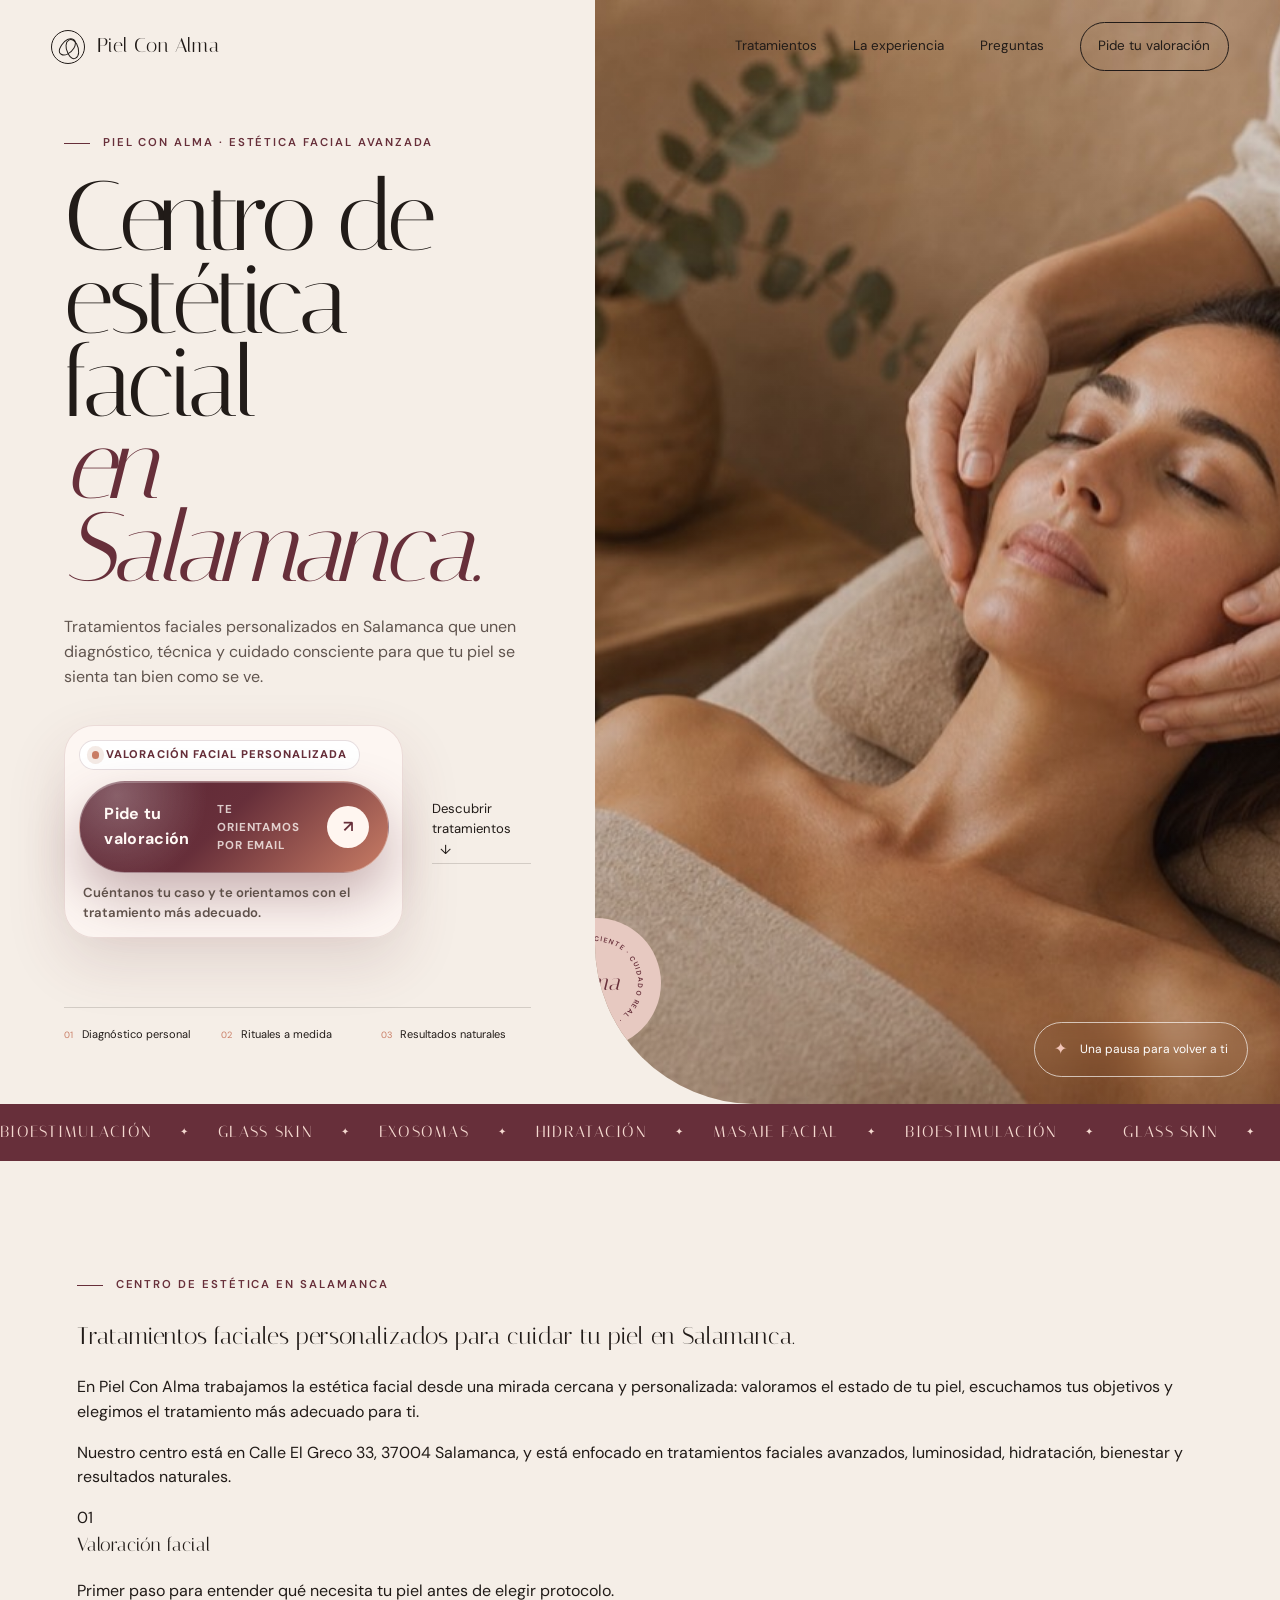
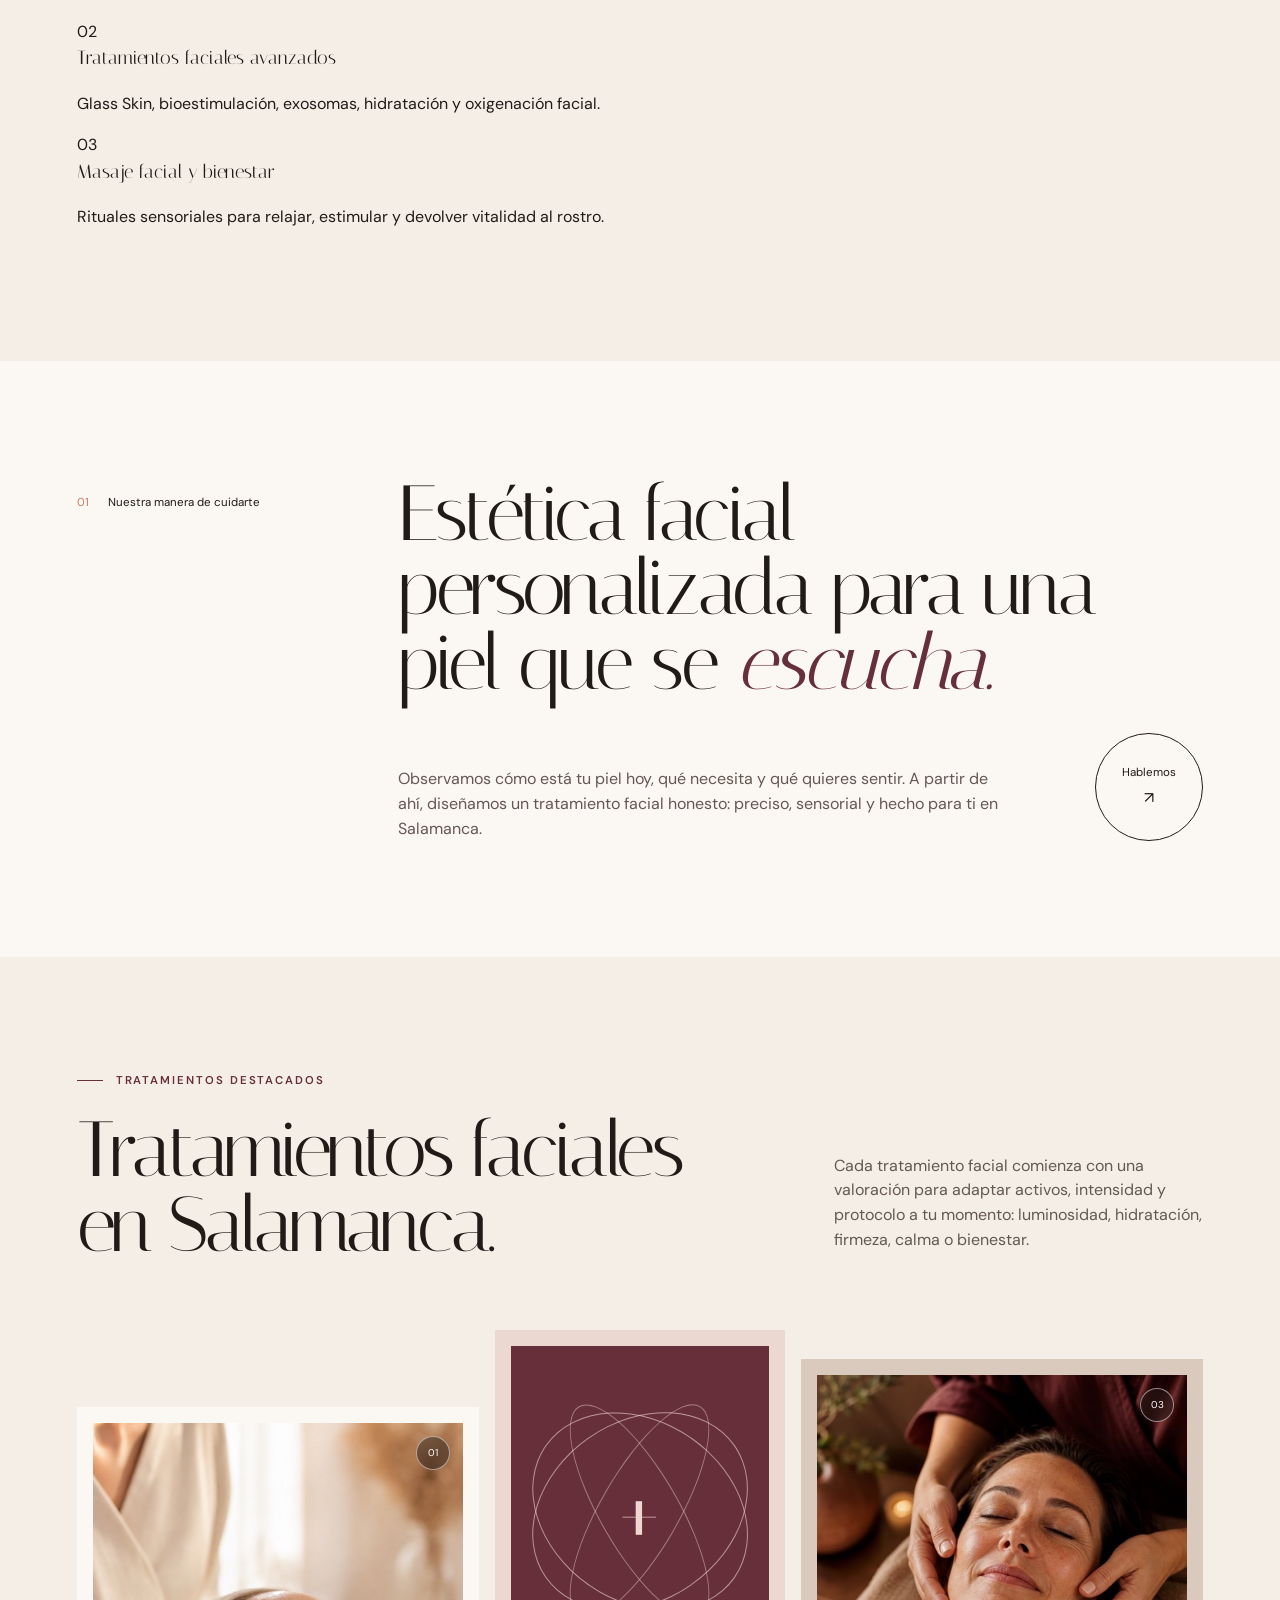
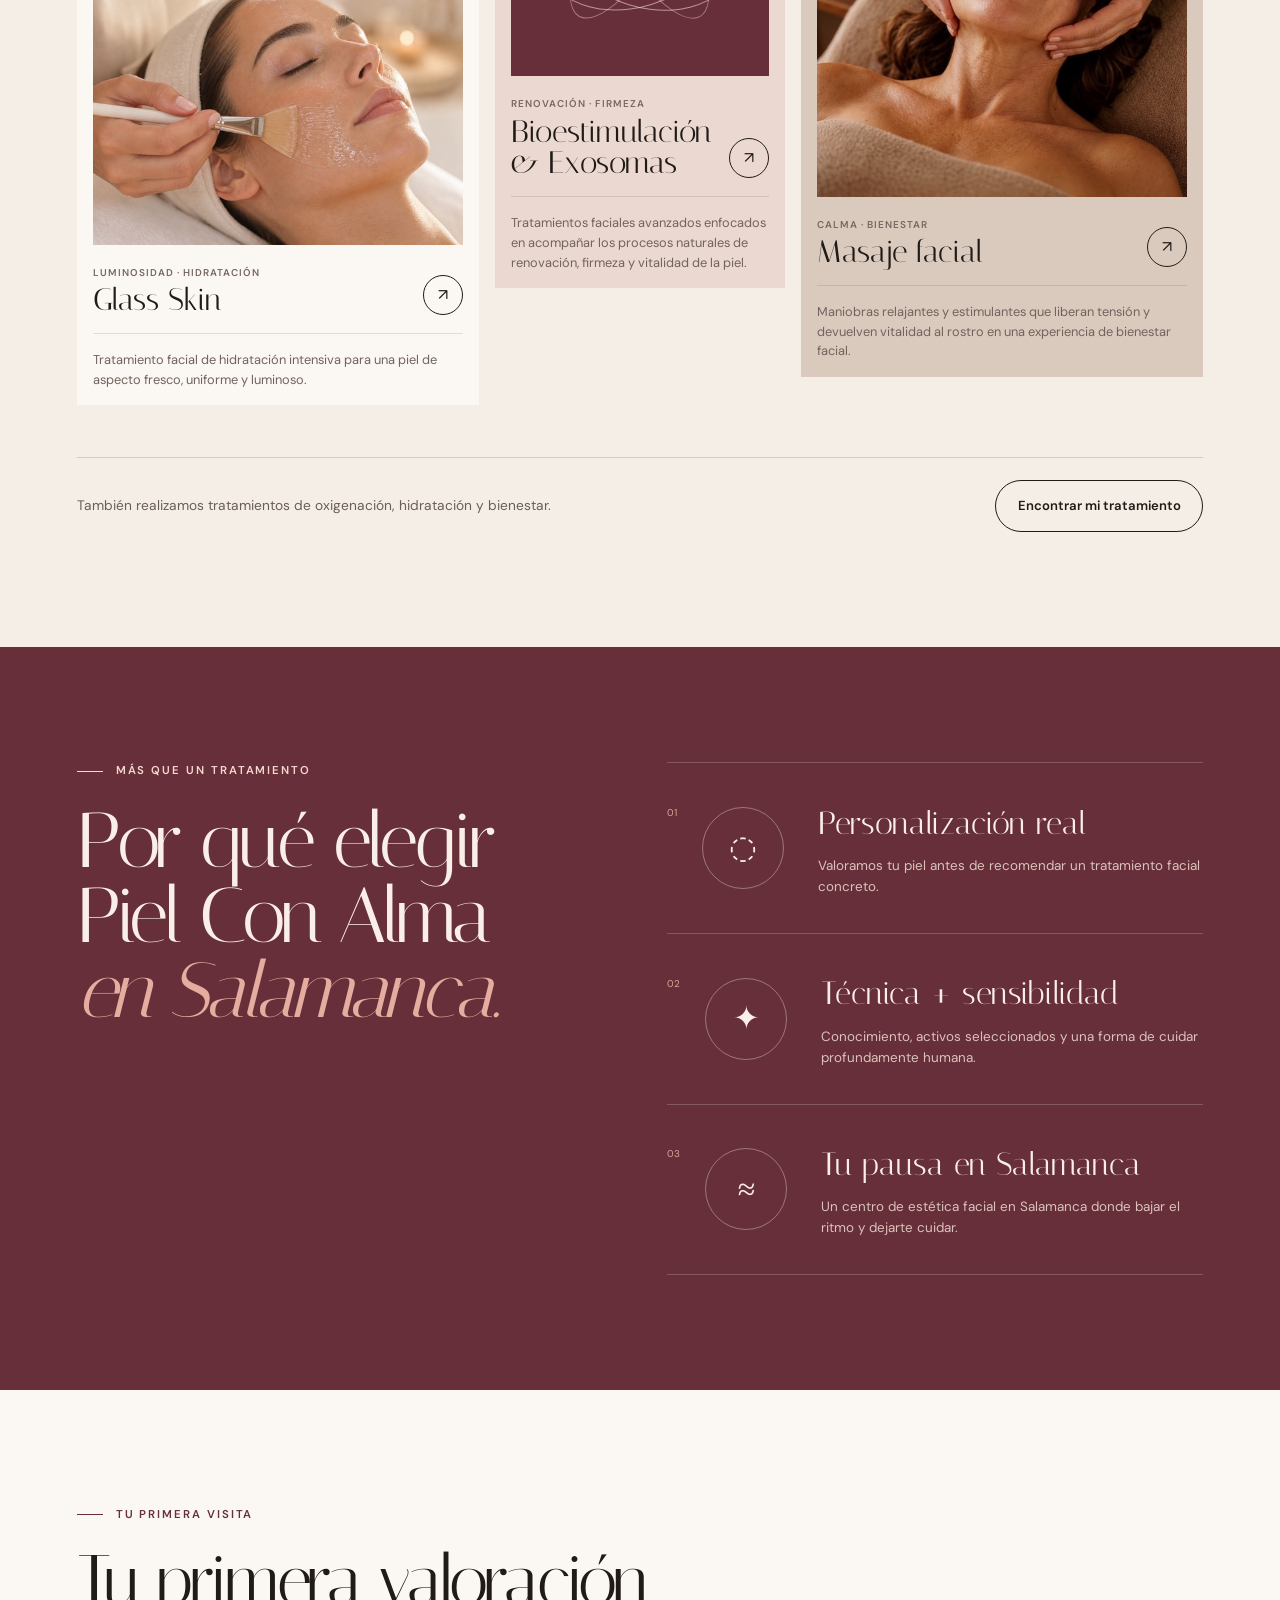
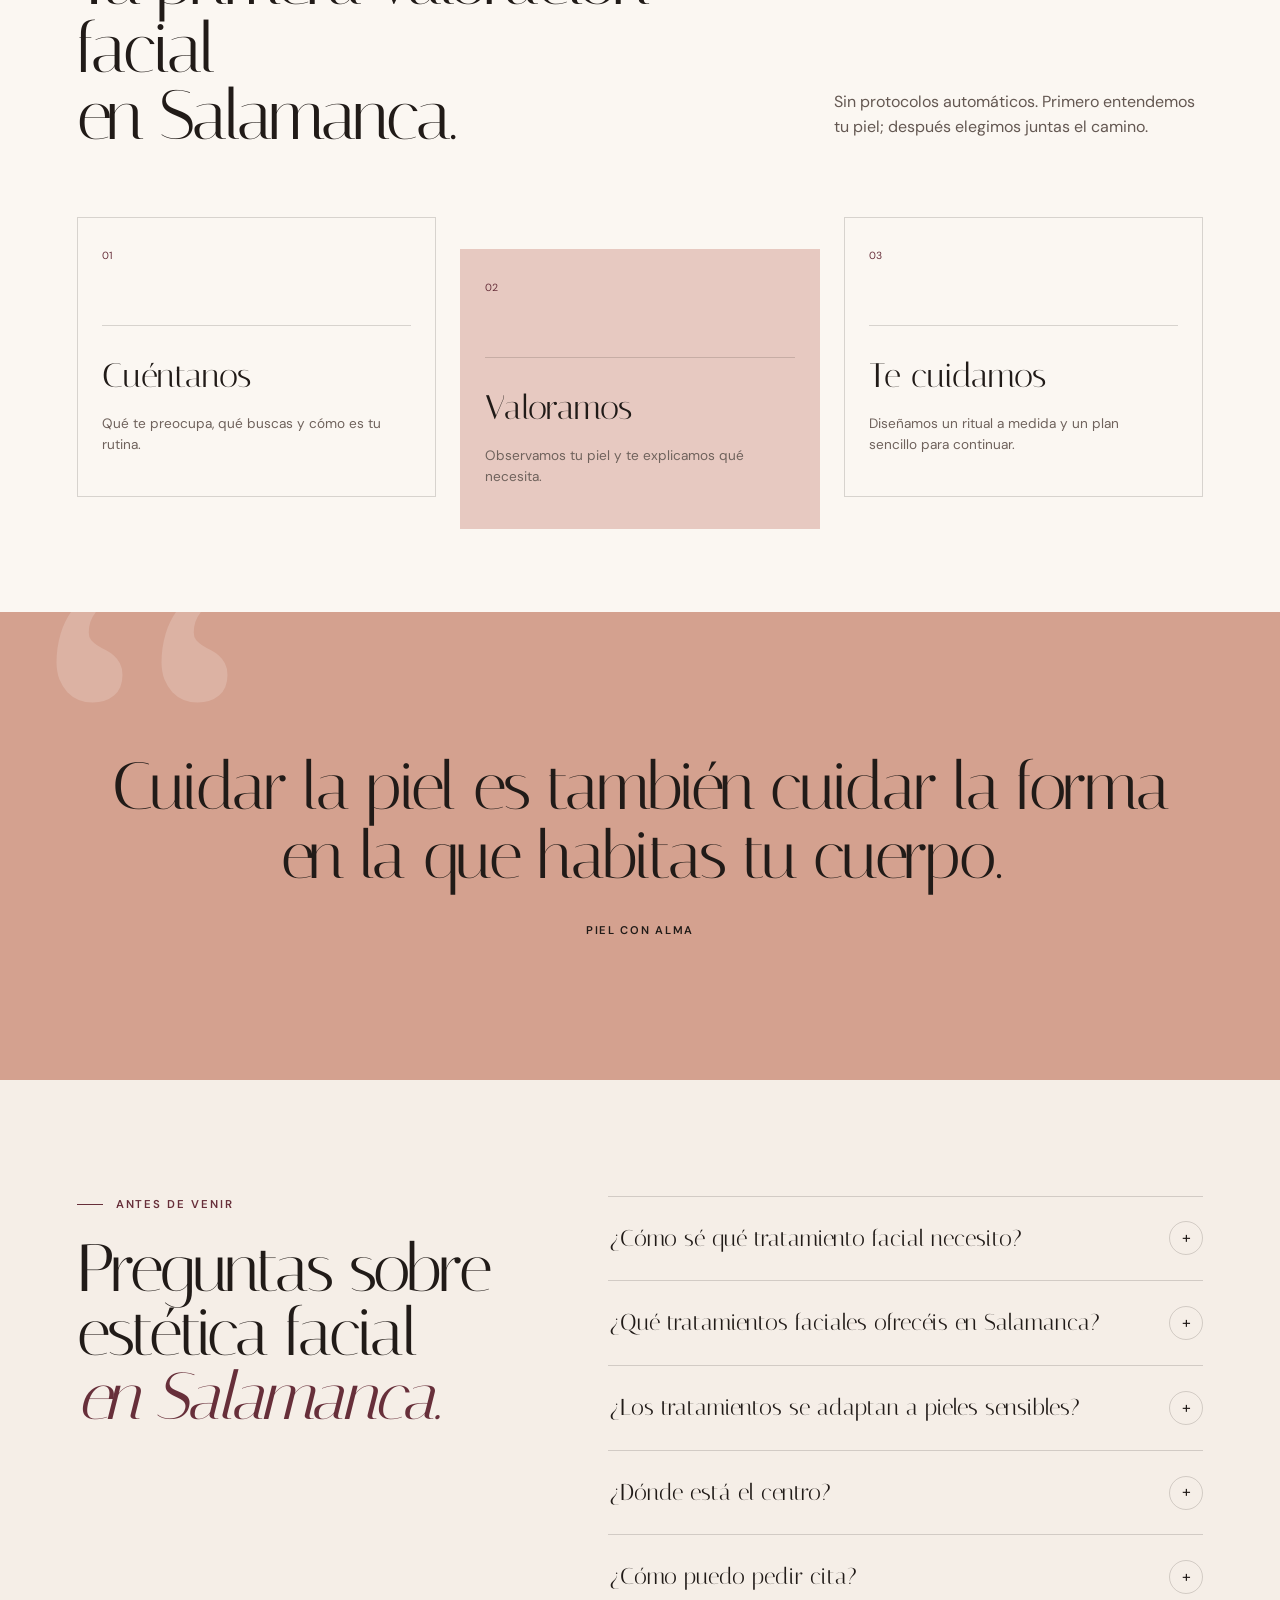
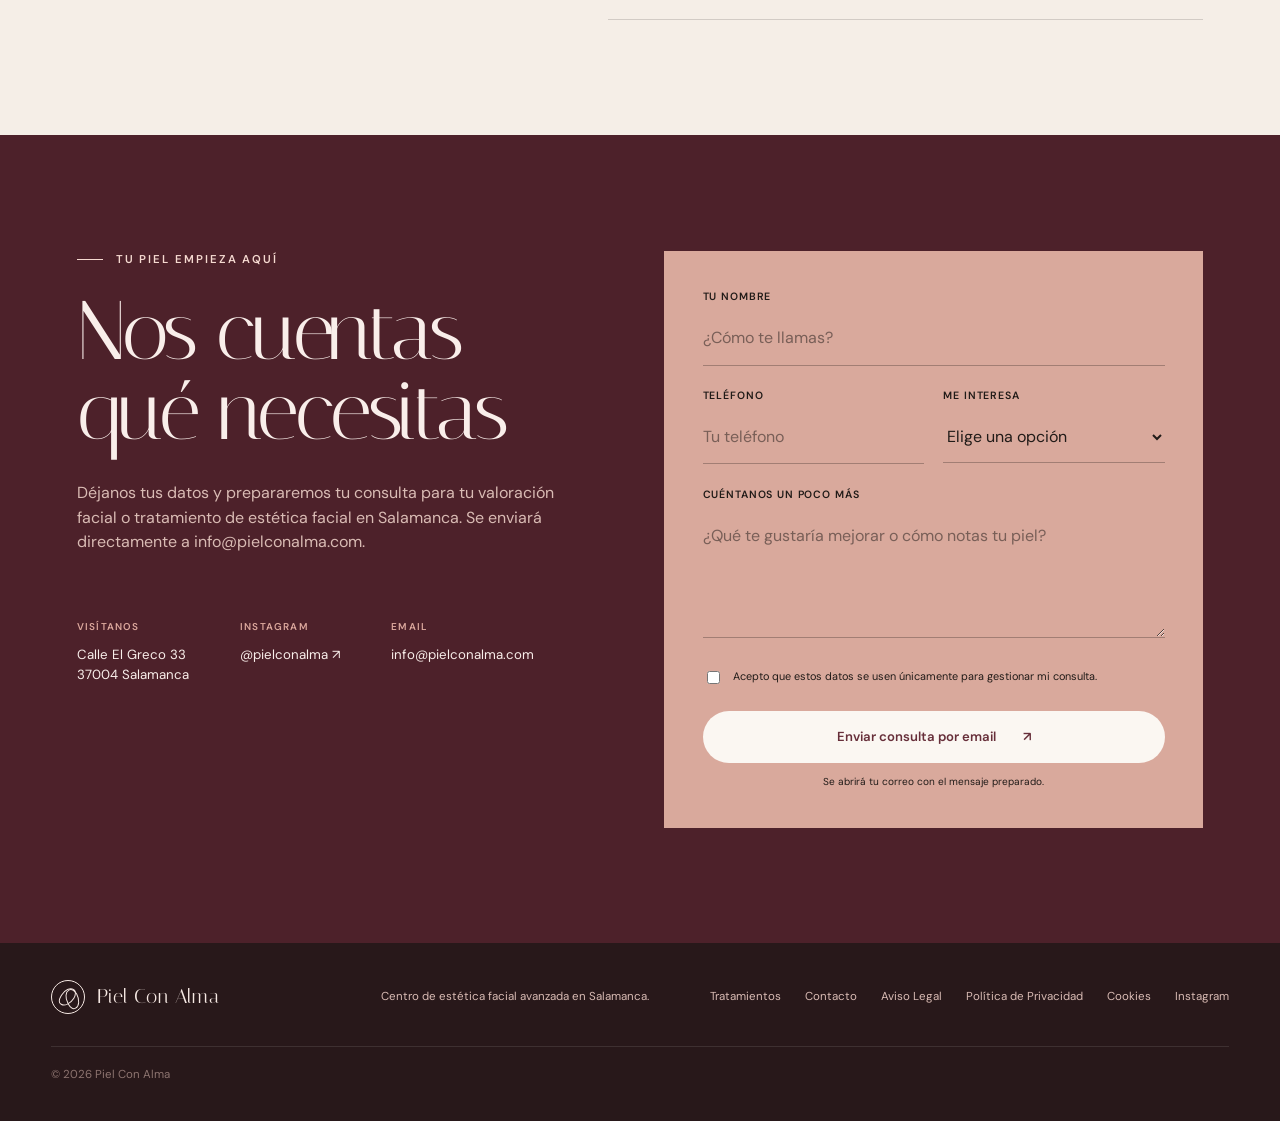
==== commit 3b7dc182: "Optimize landing page SEO content and metadata" ====
--- a/index.html
+++ b/index.html
@@ -5,11 +5,34 @@
     <meta name="viewport" content="width=device-width, initial-scale=1.0" />
     <meta
       name="description"
-      content="Piel Con Alma, centro de estética en Salamanca especializado en tratamientos faciales avanzados, bioestimulación, Glass Skin, exosomas y bienestar."
+      content="Centro de estética facial en Salamanca. Tratamientos faciales personalizados, Glass Skin, bioestimulación, exosomas, masaje facial y valoración de la piel."
     />
+    <meta
+      name="keywords"
+      content="centro de estética Salamanca, estética facial Salamanca, tratamientos faciales Salamanca, Glass Skin Salamanca, bioestimulación facial Salamanca, exosomas facial, masaje facial Salamanca"
+    />
+    <meta name="robots" content="index, follow, max-image-preview:large" />
     <meta name="theme-color" content="#f5eee7" />
-    <title>Piel Con Alma · Estética facial en Salamanca</title>
+    <meta property="og:type" content="website" />
+    <meta property="og:locale" content="es_ES" />
+    <meta property="og:site_name" content="Piel Con Alma" />
+    <meta property="og:title" content="Centro de estética facial en Salamanca | Piel Con Alma" />
+    <meta
+      property="og:description"
+      content="Valoración facial personalizada y tratamientos faciales avanzados en Salamanca: Glass Skin, bioestimulación, exosomas, hidratación y masaje facial."
+    />
+    <meta property="og:url" content="https://piel-con-alma.vercel.app/" />
+    <meta property="og:image" content="https://piel-con-alma.vercel.app/assets/hero-facial.jpg" />
+    <meta name="twitter:card" content="summary_large_image" />
+    <meta name="twitter:title" content="Centro de estética facial en Salamanca | Piel Con Alma" />
+    <meta
+      name="twitter:description"
+      content="Tratamientos faciales personalizados y estética facial avanzada en Salamanca."
+    />
+    <meta name="twitter:image" content="https://piel-con-alma.vercel.app/assets/hero-facial.jpg" />
+    <title>Centro de estética facial en Salamanca | Piel Con Alma</title>
     <link rel="icon" type="image/svg+xml" href="assets/favicon.svg" />
+    <link rel="canonical" href="https://piel-con-alma.vercel.app/" />
     <link rel="preconnect" href="https://fonts.googleapis.com" />
     <link rel="preconnect" href="https://fonts.gstatic.com" crossorigin />
     <link
@@ -18,6 +41,129 @@
     />
     <link rel="stylesheet" href="styles.css?v=2" />
     <link rel="stylesheet" href="hero-cta.css?v=1" />
+    <link rel="stylesheet" href="seo.css?v=1" />
+    <script type="application/ld+json">
+      {
+        "@context": "https://schema.org",
+        "@graph": [
+          {
+            "@type": "BeautySalon",
+            "@id": "https://piel-con-alma.vercel.app/#centro",
+            "name": "Piel Con Alma",
+            "description": "Centro de estética facial en Salamanca especializado en tratamientos faciales personalizados, Glass Skin, bioestimulación, exosomas, hidratación, oxigenación y masaje facial.",
+            "url": "https://piel-con-alma.vercel.app/",
+            "image": "https://piel-con-alma.vercel.app/assets/hero-facial.jpg",
+            "email": "info@pielconalma.com",
+            "priceRange": "€€",
+            "address": {
+              "@type": "PostalAddress",
+              "streetAddress": "Calle El Greco 33",
+              "postalCode": "37004",
+              "addressLocality": "Salamanca",
+              "addressRegion": "Castilla y León",
+              "addressCountry": "ES"
+            },
+            "areaServed": {
+              "@type": "City",
+              "name": "Salamanca"
+            },
+            "sameAs": ["https://www.instagram.com/pielconalma/"],
+            "makesOffer": [
+              {
+                "@type": "Offer",
+                "itemOffered": {
+                  "@type": "Service",
+                  "name": "Valoración facial personalizada"
+                }
+              },
+              {
+                "@type": "Offer",
+                "itemOffered": {
+                  "@type": "Service",
+                  "name": "Tratamiento facial Glass Skin"
+                }
+              },
+              {
+                "@type": "Offer",
+                "itemOffered": {
+                  "@type": "Service",
+                  "name": "Bioestimulación y exosomas faciales"
+                }
+              },
+              {
+                "@type": "Offer",
+                "itemOffered": {
+                  "@type": "Service",
+                  "name": "Masaje facial"
+                }
+              }
+            ]
+          },
+          {
+            "@type": "WebSite",
+            "@id": "https://piel-con-alma.vercel.app/#website",
+            "url": "https://piel-con-alma.vercel.app/",
+            "name": "Piel Con Alma",
+            "inLanguage": "es-ES",
+            "publisher": {
+              "@id": "https://piel-con-alma.vercel.app/#centro"
+            }
+          },
+          {
+            "@type": "WebPage",
+            "@id": "https://piel-con-alma.vercel.app/#webpage",
+            "url": "https://piel-con-alma.vercel.app/",
+            "name": "Centro de estética facial en Salamanca | Piel Con Alma",
+            "description": "Centro de estética facial en Salamanca con tratamientos faciales personalizados, Glass Skin, bioestimulación, exosomas, hidratación y masaje facial.",
+            "isPartOf": {
+              "@id": "https://piel-con-alma.vercel.app/#website"
+            },
+            "about": {
+              "@id": "https://piel-con-alma.vercel.app/#centro"
+            },
+            "inLanguage": "es-ES"
+          },
+          {
+            "@type": "FAQPage",
+            "@id": "https://piel-con-alma.vercel.app/#faq",
+            "mainEntity": [
+              {
+                "@type": "Question",
+                "name": "¿Cómo sé qué tratamiento facial necesito?",
+                "acceptedAnswer": {
+                  "@type": "Answer",
+                  "text": "En la primera visita valoramos tu piel, escuchamos tus objetivos y te recomendamos el tratamiento facial más adecuado para tu momento."
+                }
+              },
+              {
+                "@type": "Question",
+                "name": "¿Qué tratamientos faciales ofrecéis en Salamanca?",
+                "acceptedAnswer": {
+                  "@type": "Answer",
+                  "text": "Trabajamos tratamientos de luminosidad e hidratación como Glass Skin, protocolos de bioestimulación y exosomas, masaje facial, oxigenación y rituales de bienestar adaptados al estado de la piel."
+                }
+              },
+              {
+                "@type": "Question",
+                "name": "¿Los tratamientos se adaptan a pieles sensibles?",
+                "acceptedAnswer": {
+                  "@type": "Answer",
+                  "text": "Sí. Ajustamos activos, técnica e intensidad según el estado y la sensibilidad de tu piel. Durante la valoración puedes contarnos cualquier condición o tratamiento previo."
+                }
+              },
+              {
+                "@type": "Question",
+                "name": "¿Dónde está el centro?",
+                "acceptedAnswer": {
+                  "@type": "Answer",
+                  "text": "Piel Con Alma está en Calle El Greco 33, 37004 Salamanca."
+                }
+              }
+            ]
+          }
+        ]
+      }
+    </script>
   </head>
   <body>
     <a class="skip-link" href="#contenido">Saltar al contenido</a>
@@ -48,11 +194,11 @@
     <main id="contenido">
       <section class="hero">
         <div class="hero-copy reveal">
-          <p class="eyebrow">Estética facial avanzada · Salamanca</p>
-          <h1>Tu piel.<br /><em>Tu momento.</em></h1>
+          <p class="eyebrow">Piel Con Alma · Estética facial avanzada</p>
+          <h1>Centro de estética facial<br /><em>en Salamanca.</em></h1>
           <p class="hero-intro">
-            Tratamientos personalizados que unen técnica, escucha y cuidado para que tu piel se
-            sienta tan bien como se ve.
+            Tratamientos faciales personalizados en Salamanca que unen diagnóstico, técnica y
+            cuidado consciente para que tu piel se sienta tan bien como se ve.
           </p>
           <div class="hero-actions">
             <div class="hero-cta">
@@ -80,7 +226,7 @@
           <div class="hero-photo">
             <img
               src="assets/hero-facial.jpg"
-              alt="Mujer recibiendo un masaje facial relajante en un ambiente cálido"
+              alt="Tratamiento facial personalizado en Piel Con Alma, centro de estética facial en Salamanca"
             />
           </div>
           <div class="hero-stamp" aria-hidden="true">
@@ -117,17 +263,54 @@
         </div>
       </div>
 
+      <section class="local-seo section-pad" aria-labelledby="centro-estetica-salamanca">
+        <div class="local-seo-copy reveal">
+          <p class="eyebrow">Centro de estética en Salamanca</p>
+          <h2 id="centro-estetica-salamanca">
+            Tratamientos faciales personalizados para cuidar tu piel en Salamanca.
+          </h2>
+          <p>
+            En Piel Con Alma trabajamos la estética facial desde una mirada cercana y personalizada:
+            valoramos el estado de tu piel, escuchamos tus objetivos y elegimos el tratamiento más
+            adecuado para ti.
+          </p>
+          <p>
+            Nuestro centro está en Calle El Greco 33, 37004 Salamanca, y está enfocado en
+            tratamientos faciales avanzados, luminosidad, hidratación, bienestar y resultados
+            naturales.
+          </p>
+        </div>
+        <div class="local-seo-list reveal reveal-delay" aria-label="Servicios de estética facial en Salamanca">
+          <article>
+            <span>01</span>
+            <h3>Valoración facial</h3>
+            <p>Primer paso para entender qué necesita tu piel antes de elegir protocolo.</p>
+          </article>
+          <article>
+            <span>02</span>
+            <h3>Tratamientos faciales avanzados</h3>
+            <p>Glass Skin, bioestimulación, exosomas, hidratación y oxigenación facial.</p>
+          </article>
+          <article>
+            <span>03</span>
+            <h3>Masaje facial y bienestar</h3>
+            <p>Rituales sensoriales para relajar, estimular y devolver vitalidad al rostro.</p>
+          </article>
+        </div>
+      </section>
+
       <section class="manifesto section-pad" id="experiencia">
         <div class="manifesto-label reveal">
           <span>01</span>
           <p>Nuestra manera de cuidarte</p>
         </div>
         <div class="manifesto-copy reveal">
-          <h2>Tu piel no necesita más ruido. Necesita que la <em>escuchen.</em></h2>
+          <h2>Estética facial personalizada para una piel que se <em>escucha.</em></h2>
           <div class="manifesto-bottom">
             <p>
               Observamos cómo está tu piel hoy, qué necesita y qué quieres sentir. A partir de ahí,
-              diseñamos un cuidado honesto: preciso, sensorial y hecho para ti.
+              diseñamos un tratamiento facial honesto: preciso, sensorial y hecho para ti en
+              Salamanca.
             </p>
             <a class="circle-link" href="mailto:info@pielconalma.com?subject=Valoraci%C3%B3n%20facial%20en%20Piel%20Con%20Alma" aria-label="Pedir una valoración por email">
               <span>Hablemos</span>
@@ -141,11 +324,11 @@
         <div class="section-heading reveal">
           <div>
             <p class="eyebrow">Tratamientos destacados</p>
-            <h2>El ritual que<br />tu piel pide.</h2>
+            <h2>Tratamientos faciales<br />en Salamanca.</h2>
           </div>
           <p>
-            Cada tratamiento comienza con una valoración para adaptar activos, intensidad y
-            protocolo a tu momento.
+            Cada tratamiento facial comienza con una valoración para adaptar activos, intensidad y
+            protocolo a tu momento: luminosidad, hidratación, firmeza, calma o bienestar.
           </p>
         </div>
 
@@ -167,8 +350,8 @@
               <a href="mailto:info@pielconalma.com?subject=Consulta%20sobre%20Glass%20Skin" aria-label="Consultar sobre Glass Skin por email">↗</a>
             </div>
             <p class="card-description">
-              Un protocolo de hidratación intensiva para una piel de aspecto fresco, uniforme y
-              luminoso.
+              Tratamiento facial de hidratación intensiva para una piel de aspecto fresco,
+              uniforme y luminoso.
             </p>
           </article>
 
@@ -186,8 +369,8 @@
               <a href="mailto:info@pielconalma.com?subject=Consulta%20sobre%20bioestimulaci%C3%B3n%20y%20exosomas" aria-label="Consultar sobre bioestimulación y exosomas por email">↗</a>
             </div>
             <p class="card-description">
-              Tratamientos avanzados enfocados en acompañar los procesos naturales de renovación de
-              la piel.
+              Tratamientos faciales avanzados enfocados en acompañar los procesos naturales de
+              renovación, firmeza y vitalidad de la piel.
             </p>
           </article>
 
@@ -209,7 +392,7 @@
             </div>
             <p class="card-description">
               Maniobras relajantes y estimulantes que liberan tensión y devuelven vitalidad al
-              rostro.
+              rostro en una experiencia de bienestar facial.
             </p>
           </article>
         </div>
@@ -223,7 +406,7 @@
       <section class="benefits">
         <div class="benefit-intro reveal">
           <p class="eyebrow light">Más que un tratamiento</p>
-          <h2>Un cuidado que se nota.<br /><em>Y se siente.</em></h2>
+          <h2>Por qué elegir Piel Con Alma<br /><em>en Salamanca.</em></h2>
         </div>
         <div class="benefit-list">
           <article class="benefit-item reveal">
@@ -231,7 +414,7 @@
             <div class="benefit-icon" aria-hidden="true">◌</div>
             <div>
               <h3>Personalización real</h3>
-              <p>No hay dos pieles iguales. Tu protocolo tampoco debería serlo.</p>
+              <p>Valoramos tu piel antes de recomendar un tratamiento facial concreto.</p>
             </div>
           </article>
           <article class="benefit-item reveal">
@@ -247,7 +430,7 @@
             <div class="benefit-icon" aria-hidden="true">≈</div>
             <div>
               <h3>Tu pausa en Salamanca</h3>
-              <p>Un espacio cálido donde bajar el ritmo y dejarte cuidar.</p>
+              <p>Un centro de estética facial en Salamanca donde bajar el ritmo y dejarte cuidar.</p>
             </div>
           </article>
         </div>
@@ -257,7 +440,7 @@
         <div class="section-heading compact reveal">
           <div>
             <p class="eyebrow">Tu primera visita</p>
-            <h2>Empezamos<br />por escucharte.</h2>
+            <h2>Tu primera valoración facial<br />en Salamanca.</h2>
           </div>
           <p>
             Sin protocolos automáticos. Primero entendemos tu piel; después elegimos juntas el
@@ -298,17 +481,28 @@
       <section class="faq section-pad" id="preguntas">
         <div class="faq-title reveal">
           <p class="eyebrow">Antes de venir</p>
-          <h2>Preguntas con<br /><em>respuesta.</em></h2>
+          <h2>Preguntas sobre estética facial<br /><em>en Salamanca.</em></h2>
         </div>
         <div class="faq-list reveal">
           <details>
             <summary>
-              ¿Cómo sé qué tratamiento necesito?
+              ¿Cómo sé qué tratamiento facial necesito?
               <span aria-hidden="true">+</span>
             </summary>
             <p>
               No tienes que elegirlo sola. En la primera visita valoramos tu piel, escuchamos tus
-              objetivos y te recomendamos el protocolo más adecuado.
+              objetivos y te recomendamos el tratamiento facial más adecuado para tu momento.
+            </p>
+          </details>
+          <details>
+            <summary>
+              ¿Qué tratamientos faciales ofrecéis en Salamanca?
+              <span aria-hidden="true">+</span>
+            </summary>
+            <p>
+              Trabajamos tratamientos de luminosidad e hidratación como Glass Skin, protocolos de
+              bioestimulación y exosomas, masaje facial, oxigenación y rituales de bienestar
+              adaptados al estado de la piel.
             </p>
           </details>
           <details>
@@ -327,8 +521,8 @@
               <span aria-hidden="true">+</span>
             </summary>
             <p>
-              Estamos en Calle El Greco 33, 37004 Salamanca. Puedes abrir la ubicación desde el
-              enlace del pie de página.
+              Piel Con Alma está en Calle El Greco 33, 37004 Salamanca. Puedes abrir la ubicación
+              desde el enlace del pie de página.
             </p>
           </details>
           <details>
@@ -349,8 +543,8 @@
           <p class="eyebrow light">Tu piel empieza aquí</p>
           <h2>Nos cuentas qué necesitas</h2>
           <p>
-            Déjanos tus datos y prepararemos tu consulta para enviarla directamente a
-            info@pielconalma.com.
+            Déjanos tus datos y prepararemos tu consulta para tu valoración facial o tratamiento
+            de estética facial en Salamanca. Se enviará directamente a info@pielconalma.com.
           </p>
           <div class="contact-details">
             <a
@@ -433,7 +627,7 @@
         <span class="brand-mark" aria-hidden="true"><span></span><span></span></span>
         <span class="brand-name">Piel Con Alma</span>
       </a>
-      <p>Estética facial avanzada en Salamanca.</p>
+      <p>Centro de estética facial avanzada en Salamanca.</p>
       <div class="footer-links">
         <a href="#tratamientos">Tratamientos</a>
         <a href="#contacto">Contacto</a>
--- a/hero-cta.css
+++ b/hero-cta.css
@@ -0,0 +1,102 @@
+.hero-cta {
+  position: relative;
+  display: inline-flex;
+  max-width: 25rem;
+  flex-direction: column;
+  align-items: flex-start;
+  gap: 0.65rem;
+  padding: 0.85rem;
+  background: rgba(255, 249, 245, 0.78);
+  border: 1px solid rgba(154, 93, 93, 0.18);
+  border-radius: 30px;
+  box-shadow: 0 24px 60px rgba(103, 47, 58, 0.14);
+}
+
+.hero-cta-kicker {
+  display: inline-flex;
+  align-items: center;
+  gap: 0.45rem;
+  margin: 0;
+  padding: 0.35rem 0.75rem;
+  color: var(--wine);
+  background: #fff;
+  border: 1px solid rgba(103, 47, 58, 0.16);
+  border-radius: 100px;
+  font-size: 0.7rem;
+  font-weight: 800;
+  letter-spacing: 0.09em;
+  text-transform: uppercase;
+}
+
+.hero-cta-kicker::before {
+  width: 0.48rem;
+  height: 0.48rem;
+  content: "";
+  background: var(--clay);
+  border-radius: 50%;
+  box-shadow: 0 0 0 5px rgba(183, 123, 95, 0.16);
+}
+
+.hero-cta-note {
+  max-width: 21rem;
+  margin: 0 0.25rem;
+  color: #5f514a;
+  font-size: 0.82rem;
+  font-weight: 600;
+  line-height: 1.55;
+}
+
+.hero-primary-cta {
+  width: 100%;
+  min-height: 78px;
+  justify-content: flex-start;
+  padding: 1.05rem 1.15rem 1.05rem 1.55rem;
+  color: #fff9f5;
+  background:
+    radial-gradient(circle at 12% 15%, rgba(255, 255, 255, 0.26), transparent 32%),
+    linear-gradient(135deg, #5d2634 0%, var(--wine) 46%, var(--clay) 100%);
+  border-color: rgba(255, 255, 255, 0.32);
+  box-shadow: 0 24px 52px rgba(103, 47, 58, 0.34), inset 0 1px 0 rgba(255, 255, 255, 0.25);
+  font-size: 1.02rem;
+  letter-spacing: 0.02em;
+}
+
+.hero-primary-cta strong,
+.hero-primary-cta small {
+  display: block;
+}
+
+.hero-primary-cta strong {
+  font-size: clamp(1rem, 1.25vw, 1.16rem);
+}
+
+.hero-primary-cta small {
+  margin-top: 0.18rem;
+  color: rgba(255, 249, 245, 0.78);
+  font-size: 0.72rem;
+  font-weight: 700;
+  letter-spacing: 0.08em;
+  text-transform: uppercase;
+}
+
+.hero-primary-cta span {
+  flex: 0 0 auto;
+  display: grid;
+  width: 42px;
+  height: 42px;
+  margin-left: auto;
+  place-items: center;
+  color: var(--wine);
+  background: #fff6f0;
+  border-radius: 50%;
+  transition: transform 0.25s ease;
+}
+
+.hero-primary-cta:hover {
+  background: linear-gradient(135deg, var(--wine-dark), var(--wine));
+  box-shadow: 0 30px 62px rgba(103, 47, 58, 0.42);
+}
+
+.hero-primary-cta:hover span {
+  transform: translate(2px, -2px);
+}
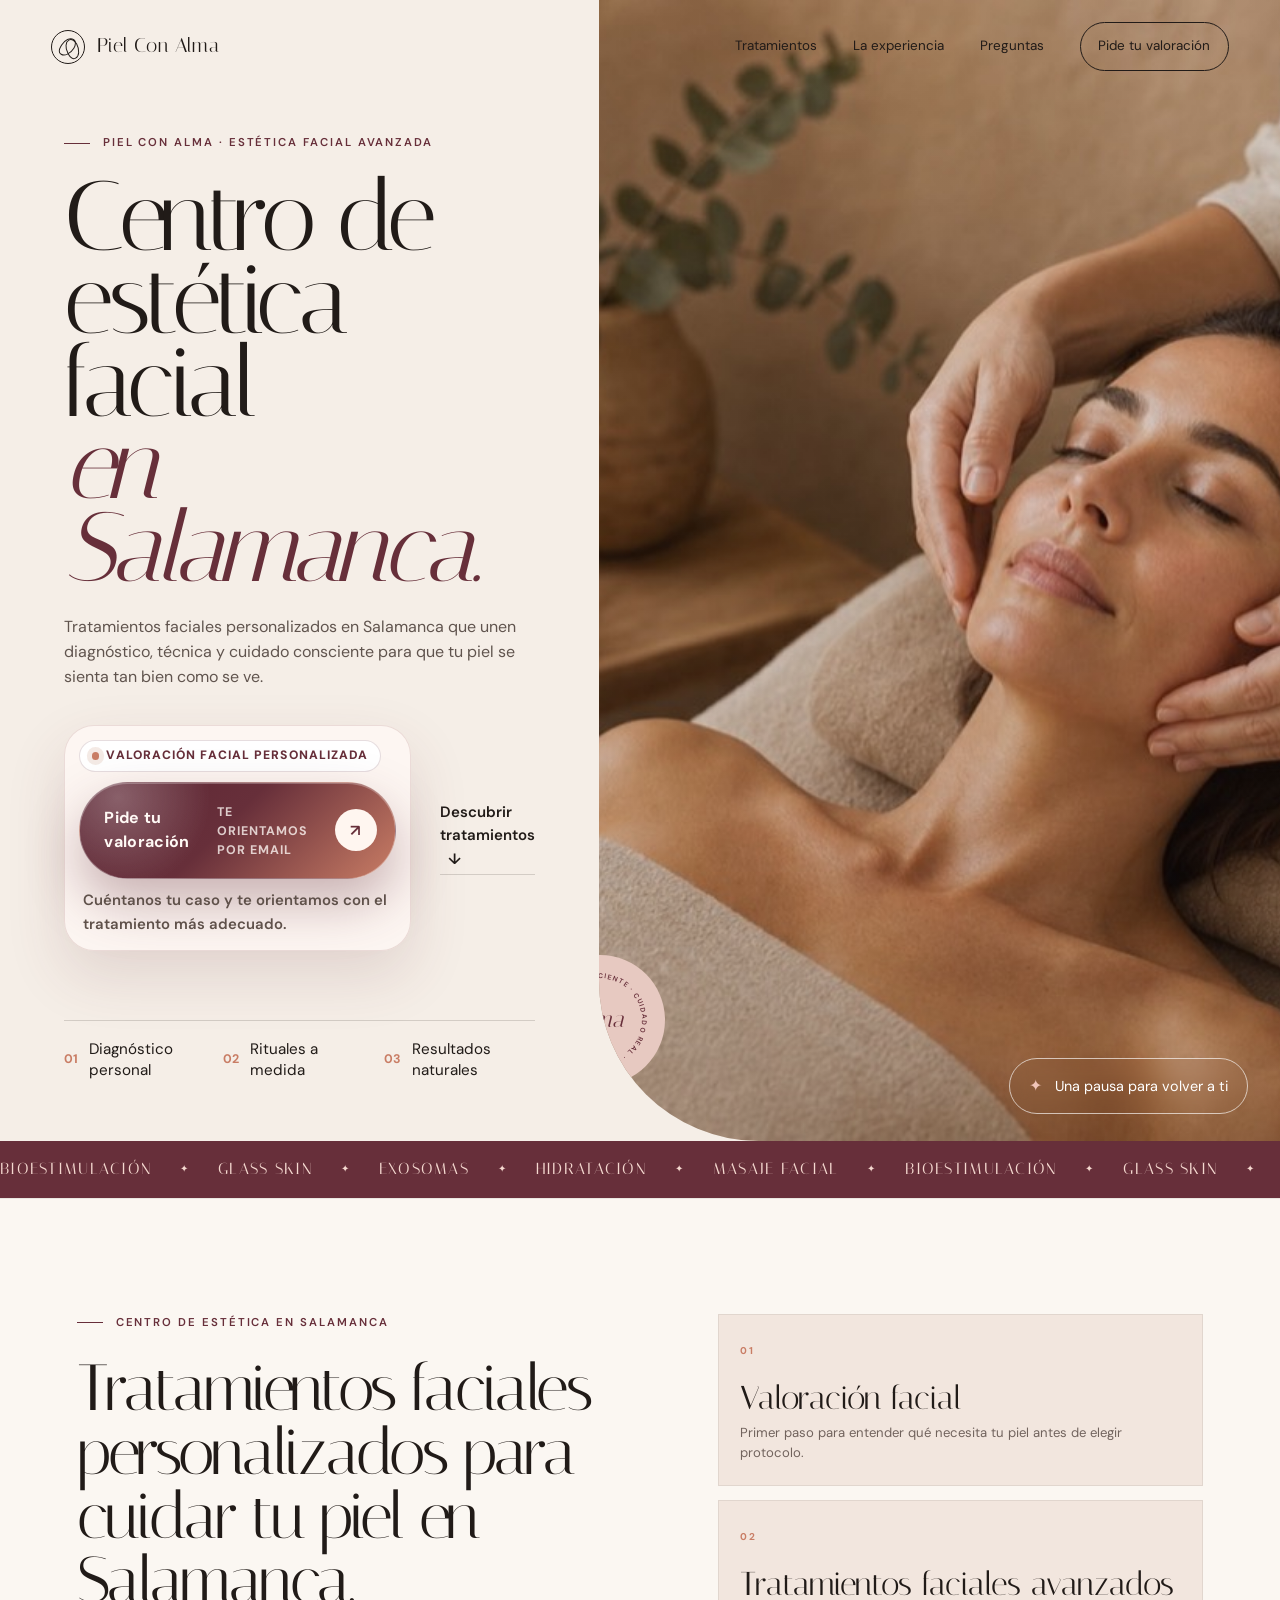
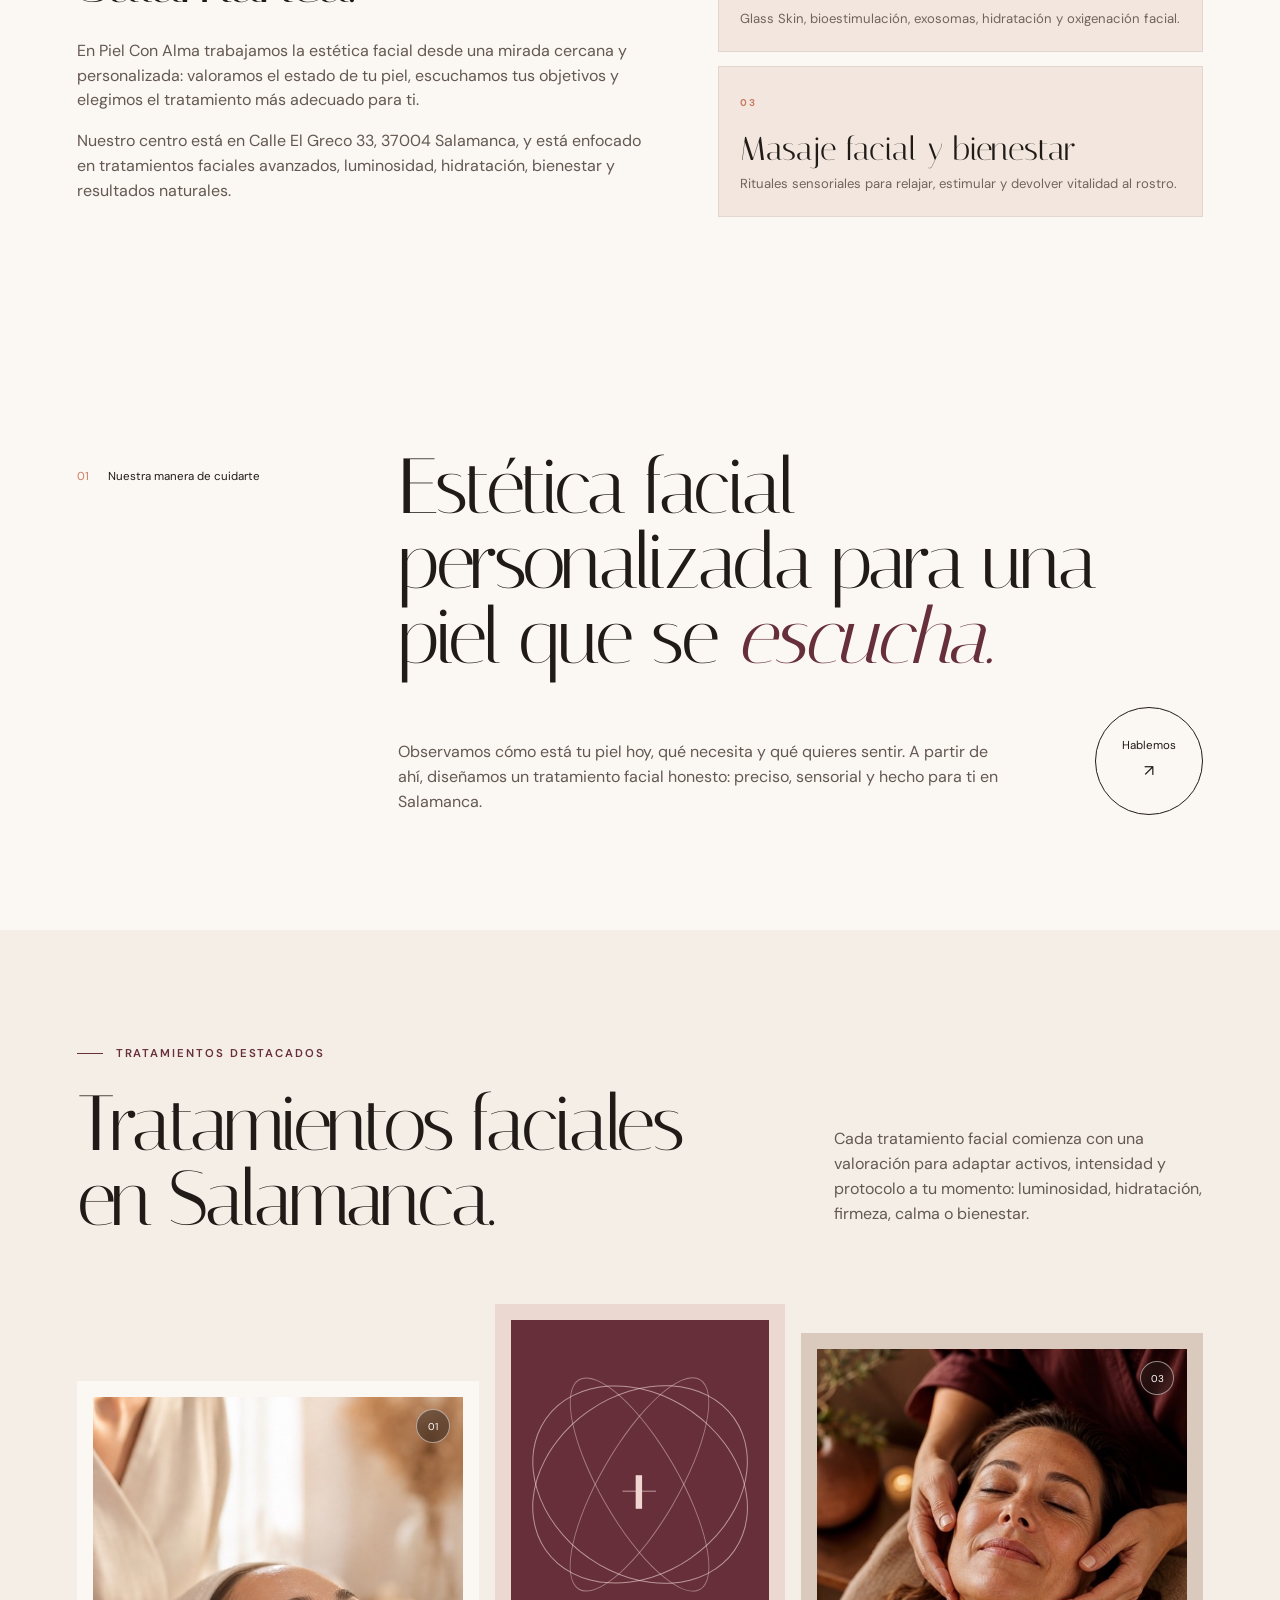
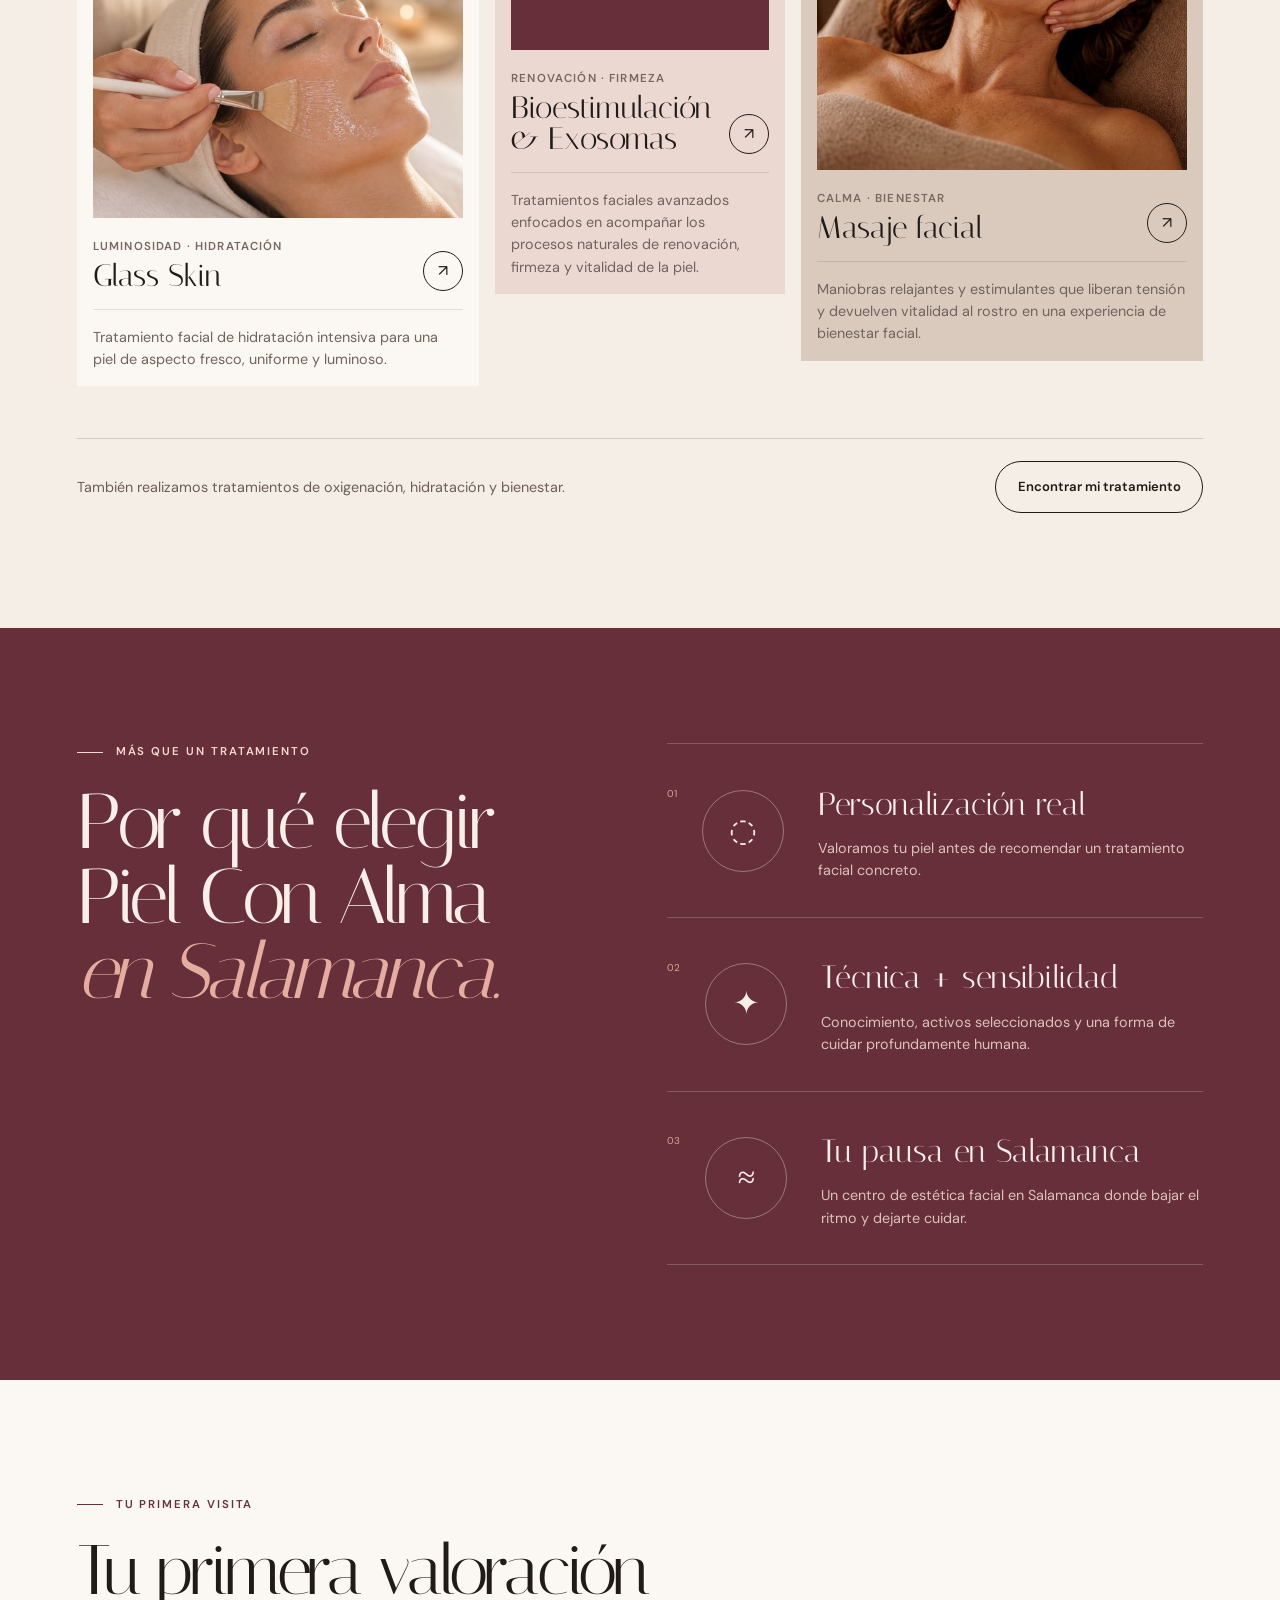
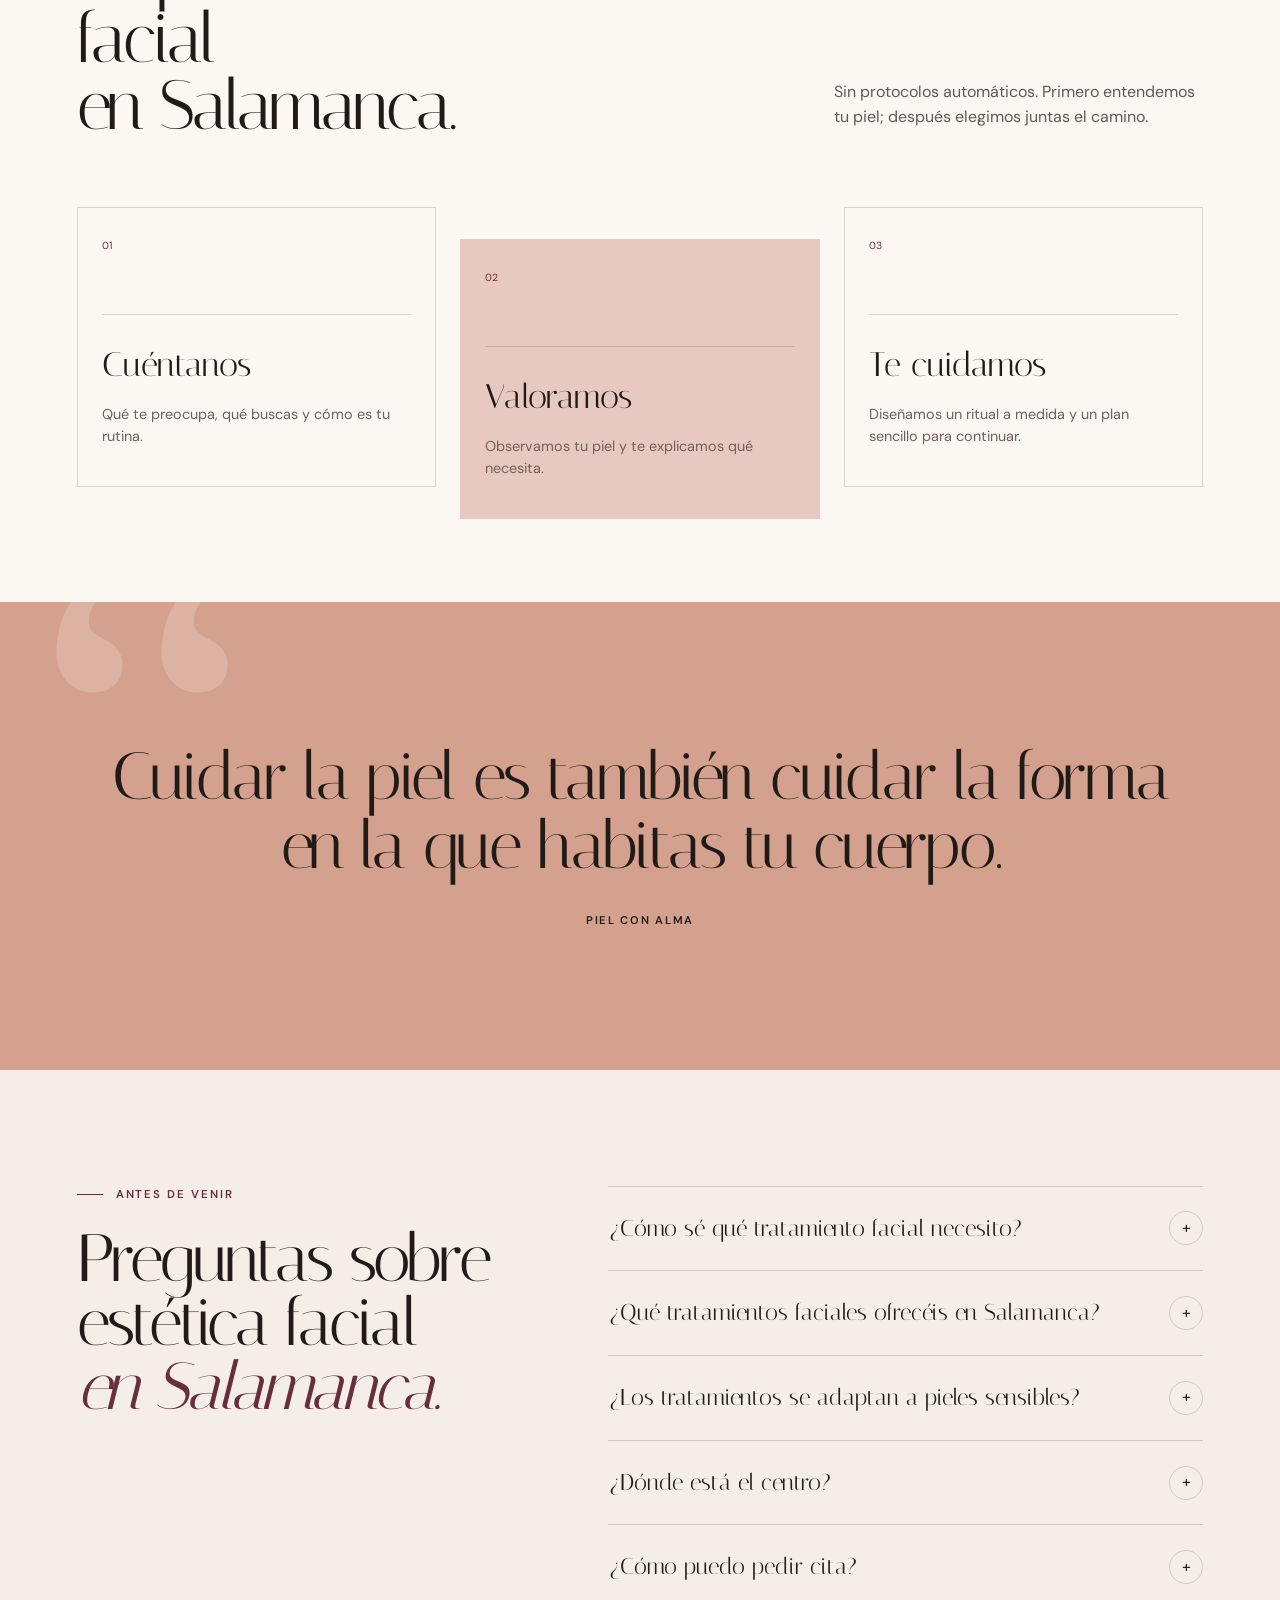
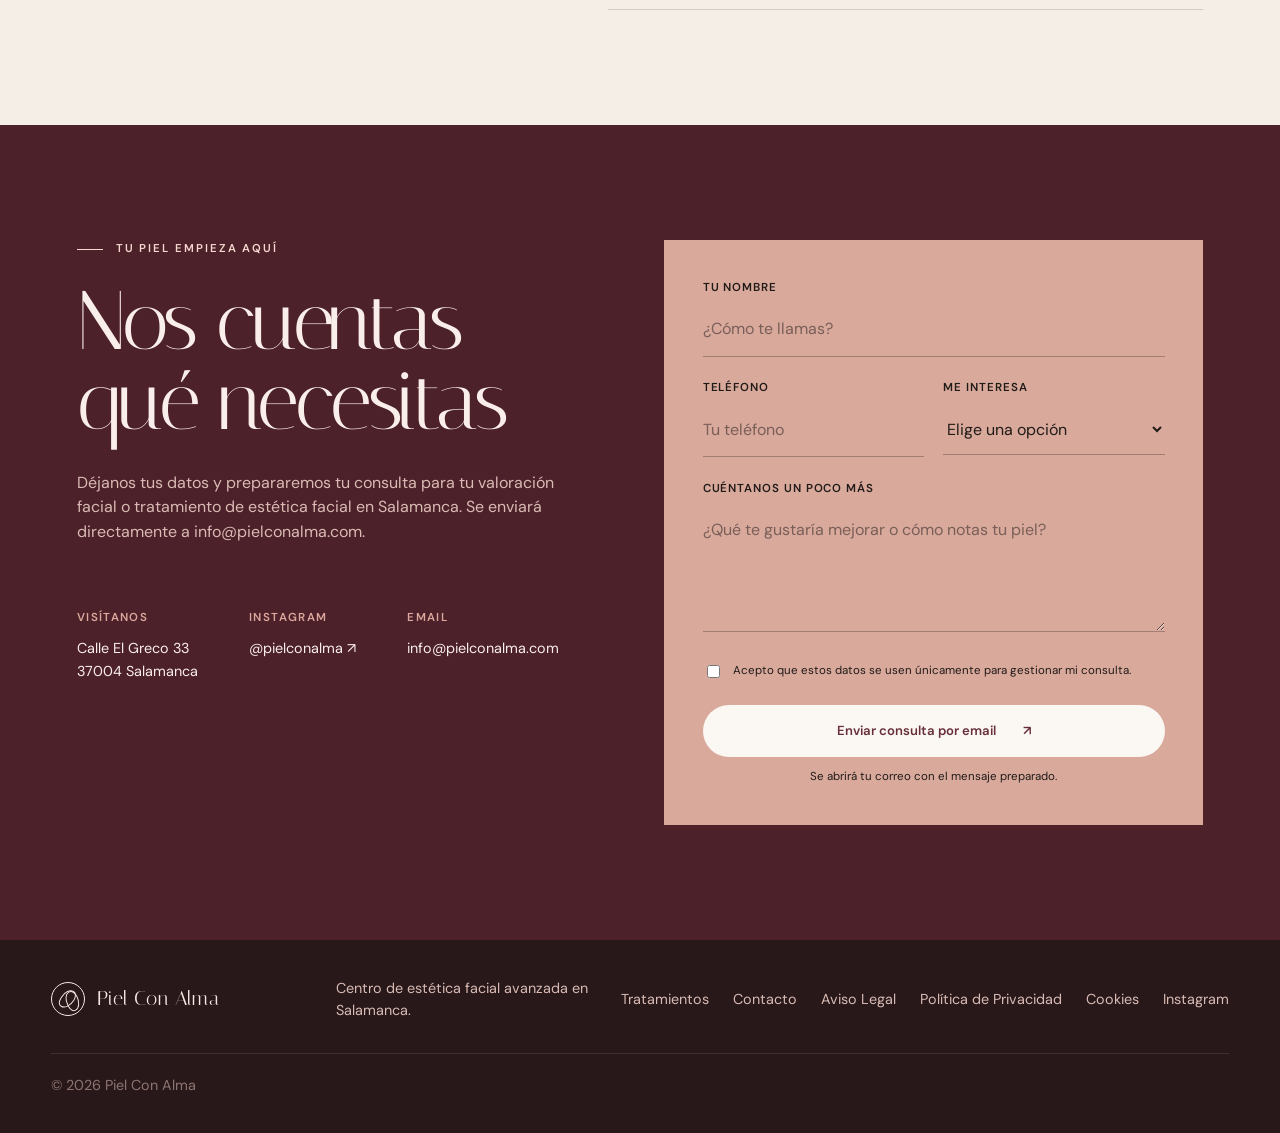
==== commit 04289fc8: "Bust cache for CTA fix assets" ====
--- a/index.html
+++ b/index.html
@@ -40,7 +40,7 @@
       rel="stylesheet"
     />
     <link rel="stylesheet" href="styles.css?v=2" />
-    <link rel="stylesheet" href="hero-cta.css?v=1" />
+    <link rel="stylesheet" href="hero-cta.css?v=2" />
     <link rel="stylesheet" href="seo.css?v=1" />
     <script type="application/ld+json">
       {
@@ -639,6 +639,6 @@
       <p class="copyright">© <span id="year"></span> Piel Con Alma</p>
     </footer>
 
-    <script src="script.js?v=2"></script>
+    <script src="script.js?v=3"></script>
   </body>
 </html>
--- a/hero-cta.css
+++ b/hero-cta.css
@@ -100,3 +100,142 @@
 .hero-primary-cta:hover span {
   transform: translate(2px, -2px);
 }
+
+/* Ajustes de legibilidad: textos secundarios más cómodos sin cambiar el diseño base. */
+
+.hero-cta-kicker {
+  font-size: clamp(0.76rem, 0.86vw, 0.86rem);
+}
+
+.hero-cta-note {
+  max-width: 23rem;
+  font-size: clamp(0.93rem, 1vw, 1rem);
+  line-height: 1.6;
+}
+
+.hero-primary-cta small {
+  font-size: clamp(0.78rem, 0.9vw, 0.86rem);
+}
+
+.text-link {
+  font-size: clamp(0.94rem, 1vw, 1rem);
+  font-weight: 600;
+}
+
+.hero-trust {
+  max-width: 38rem;
+  gap: 0.7rem;
+  font-size: clamp(0.95rem, 1.05vw, 1.05rem);
+  line-height: 1.35;
+}
+
+.hero-trust span {
+  font-size: clamp(0.78rem, 0.86vw, 0.86rem);
+  font-weight: 700;
+}
+
+.hero-note p,
+.card-description,
+.treatment-footer p,
+.benefit-item p,
+.journey-steps p,
+.faq-list details p,
+.contact-details a,
+footer {
+  font-size: clamp(0.9rem, 1vw, 1rem);
+}
+
+.card-copy p,
+.contact-details span,
+.field label,
+.privacy,
+.form-note,
+.form-success button,
+.form-success a,
+.local-seo-list span {
+  font-size: clamp(0.72rem, 0.82vw, 0.8rem);
+}
+
+.local-seo-list p {
+  font-size: clamp(0.9rem, 1vw, 1rem);
+}
+
+.email-notice {
+  position: fixed;
+  z-index: 80;
+  right: clamp(1rem, 3vw, 2rem);
+  bottom: clamp(1rem, 3vw, 2rem);
+  width: min(92vw, 360px);
+  padding: 1rem;
+  color: #fff9f5;
+  background: linear-gradient(135deg, var(--wine-dark), var(--wine));
+  border: 1px solid rgba(255, 255, 255, 0.22);
+  border-radius: 24px;
+  box-shadow: 0 24px 58px rgba(33, 27, 24, 0.26);
+  opacity: 0;
+  pointer-events: none;
+  transform: translateY(16px);
+  transition: opacity 0.25s ease, transform 0.25s ease;
+}
+
+.email-notice.show {
+  opacity: 1;
+  pointer-events: auto;
+  transform: translateY(0);
+}
+
+.email-notice strong {
+  display: block;
+  margin-bottom: 0.35rem;
+  font-family: var(--display);
+  font-size: 1.65rem;
+  font-weight: 400;
+  line-height: 1;
+}
+
+.email-notice p {
+  margin: 0 0 0.9rem;
+  color: rgba(255, 249, 245, 0.82);
+  font-size: 0.94rem;
+}
+
+.email-notice div div {
+  display: flex;
+  flex-wrap: wrap;
+  gap: 0.55rem;
+}
+
+.email-notice a,
+.email-notice button {
+  display: inline-flex;
+  min-height: 40px;
+  align-items: center;
+  padding: 0.65rem 0.85rem;
+  color: var(--wine);
+  background: #fff6f0;
+  border: 1px solid rgba(255, 255, 255, 0.4);
+  border-radius: 999px;
+  font-size: 0.82rem;
+  font-weight: 700;
+}
+
+.email-notice button {
+  color: #fff9f5;
+  background: transparent;
+}
+
+@media (max-width: 520px) {
+  .hero-cta-note,
+  .text-link,
+  .hero-trust,
+  .card-description,
+  .benefit-item p,
+  .journey-steps p,
+  .faq-list details p {
+    font-size: 1rem;
+  }
+
+  .hero-trust {
+    row-gap: 0.85rem;
+  }
+}
--- a/seo.css
+++ b/seo.css
@@ -0,0 +1,65 @@
+.local-seo {
+  display: grid;
+  grid-template-columns: 1fr 0.86fr;
+  gap: clamp(2.5rem, 6vw, 6rem);
+  background: var(--paper);
+  border-top: 1px solid rgba(33, 27, 24, 0.08);
+}
+
+.local-seo h2 {
+  max-width: 58rem;
+  margin-bottom: 1.7rem;
+  font-size: clamp(2.7rem, 5.1vw, 6.2rem);
+  line-height: 0.98;
+  letter-spacing: -0.04em;
+}
+
+.local-seo-copy > p:not(.eyebrow) {
+  max-width: 43rem;
+  color: #645852;
+}
+
+.local-seo-list {
+  display: grid;
+  align-content: start;
+  gap: 0.9rem;
+}
+
+.local-seo-list article {
+  padding: 1.35rem;
+  background: #f2e6de;
+  border: 1px solid rgba(33, 27, 24, 0.08);
+}
+
+.local-seo-list span {
+  display: inline-block;
+  margin-bottom: 1.4rem;
+  color: var(--clay);
+  font-size: 0.62rem;
+  font-weight: 700;
+  letter-spacing: 0.12em;
+}
+
+.local-seo-list h3 {
+  margin-bottom: 0.55rem;
+  font-size: clamp(1.6rem, 2.6vw, 2.35rem);
+  line-height: 1;
+}
+
+.local-seo-list p {
+  margin: 0;
+  color: #71635d;
+  font-size: 0.82rem;
+}
+
+@media (max-width: 800px) {
+  .local-seo {
+    grid-template-columns: 1fr;
+  }
+}
+
+@media (max-width: 520px) {
+  .local-seo h2 {
+    font-size: clamp(3rem, 15vw, 4.7rem);
+  }
+}
